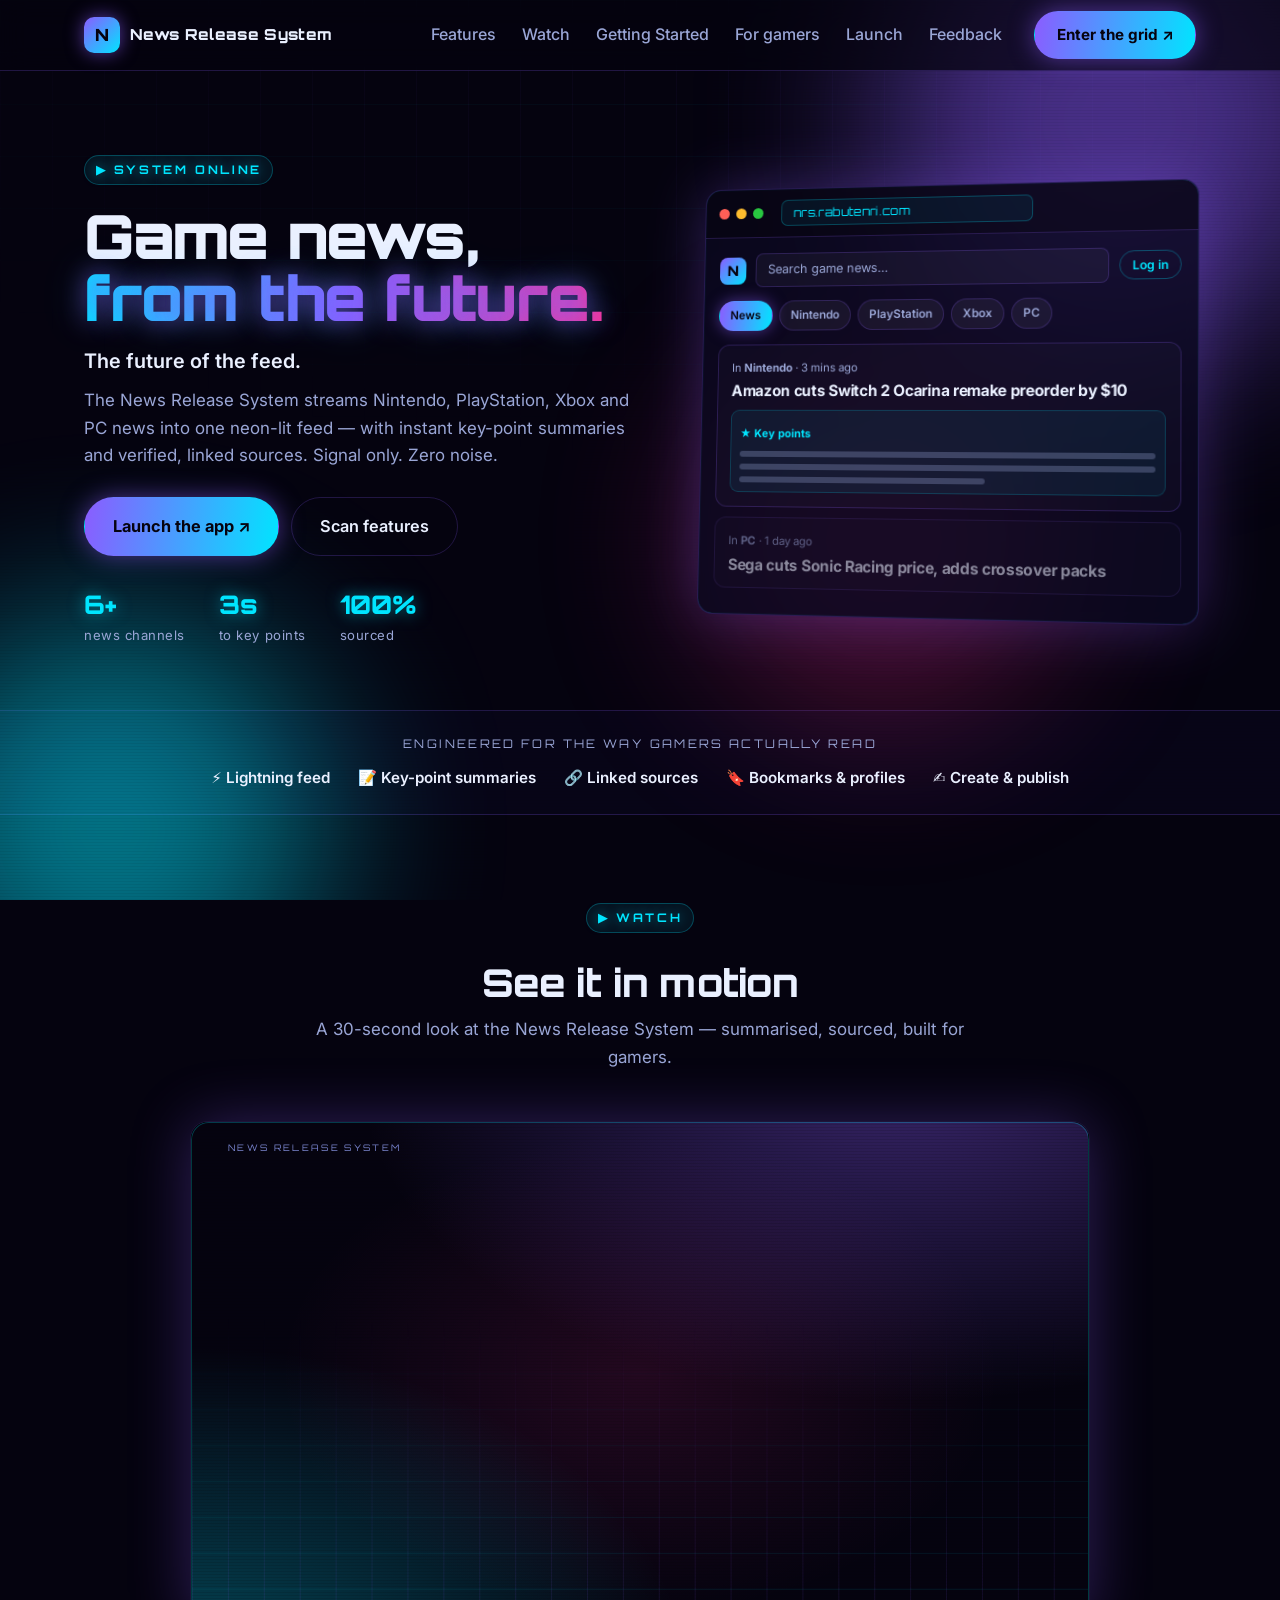
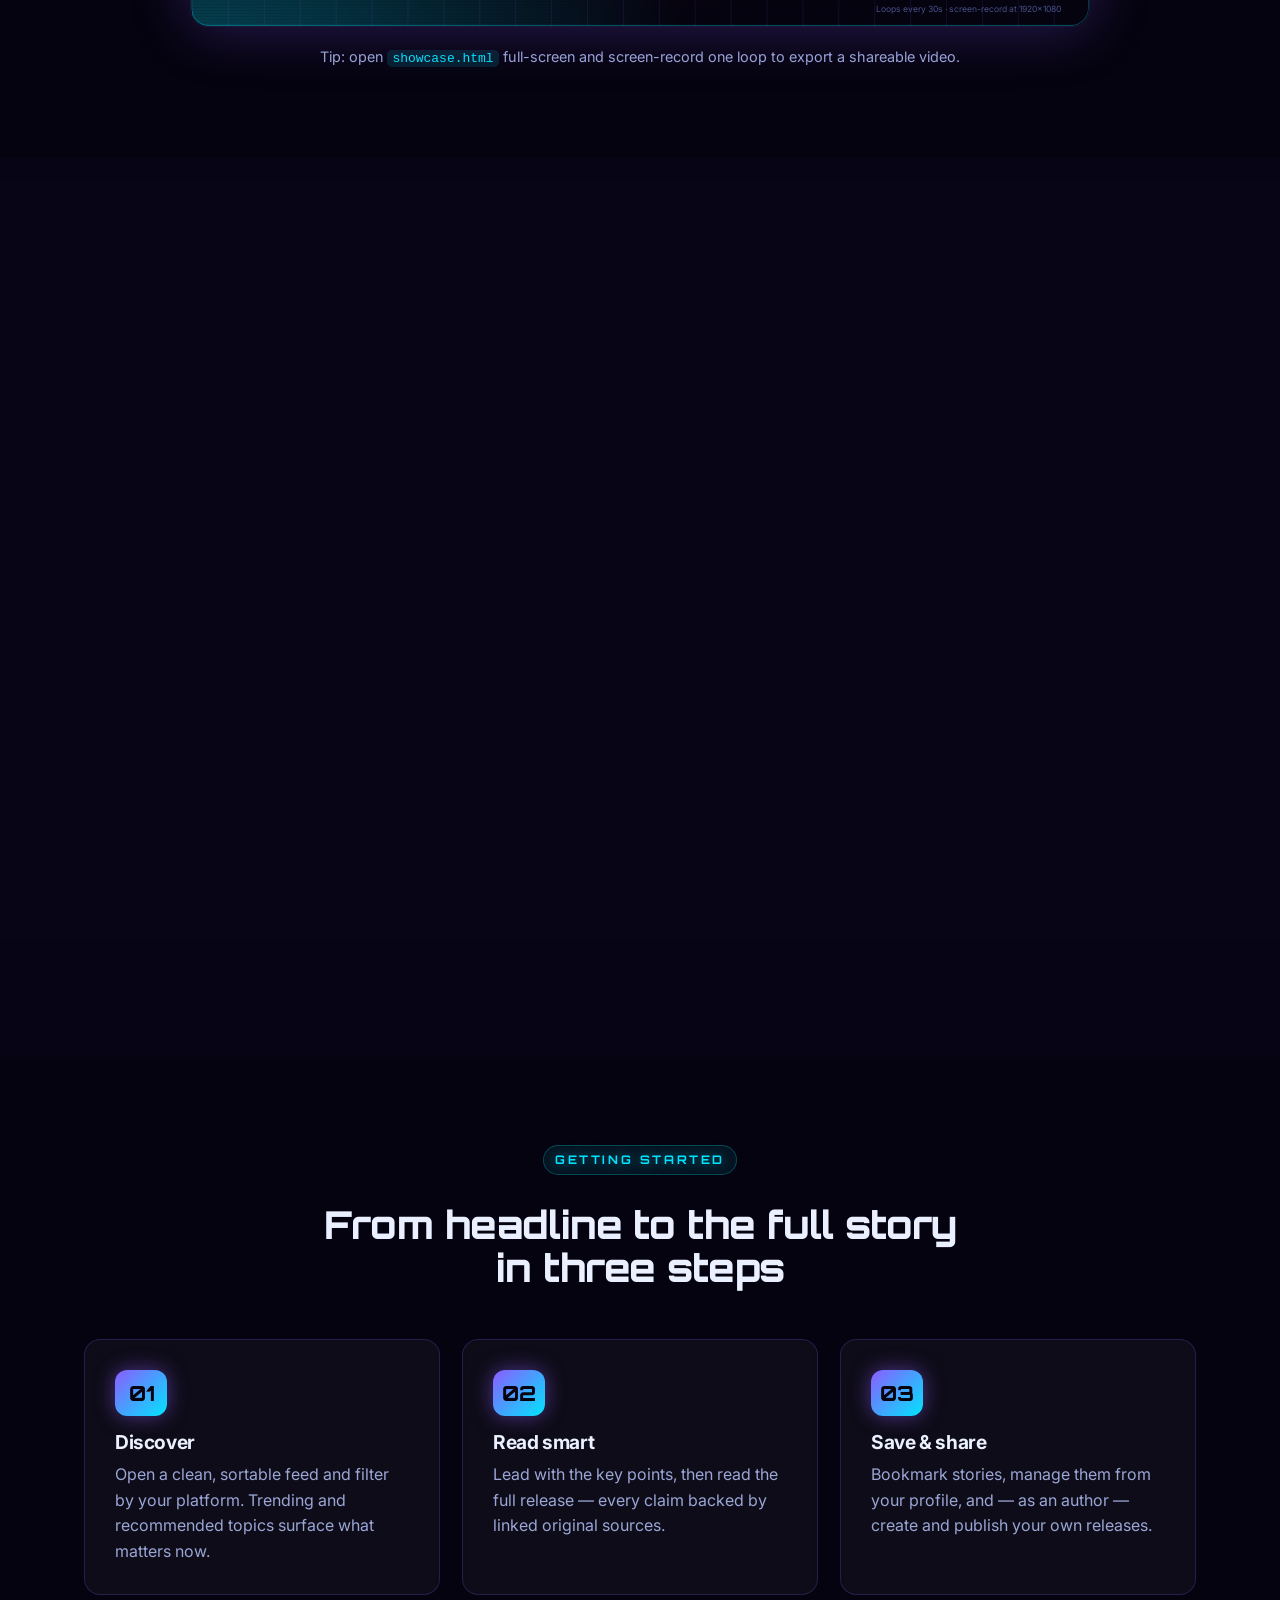
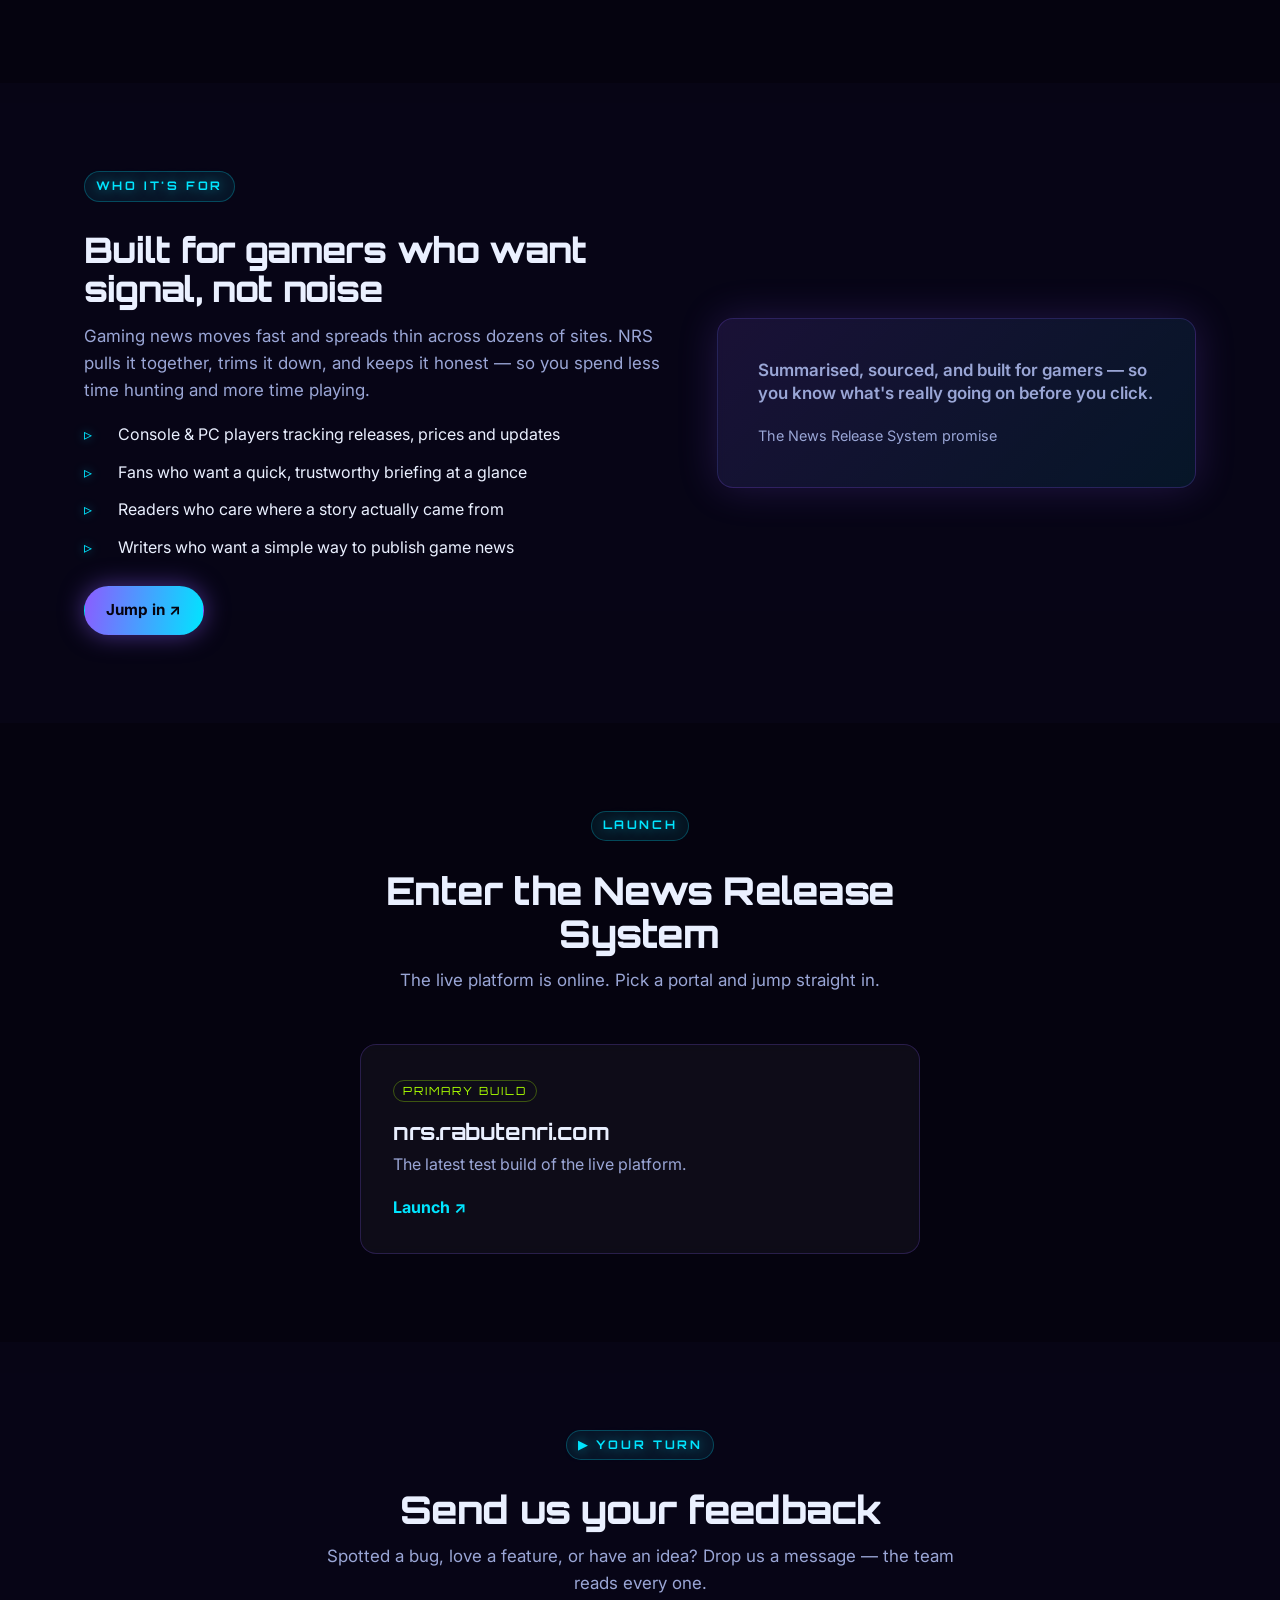
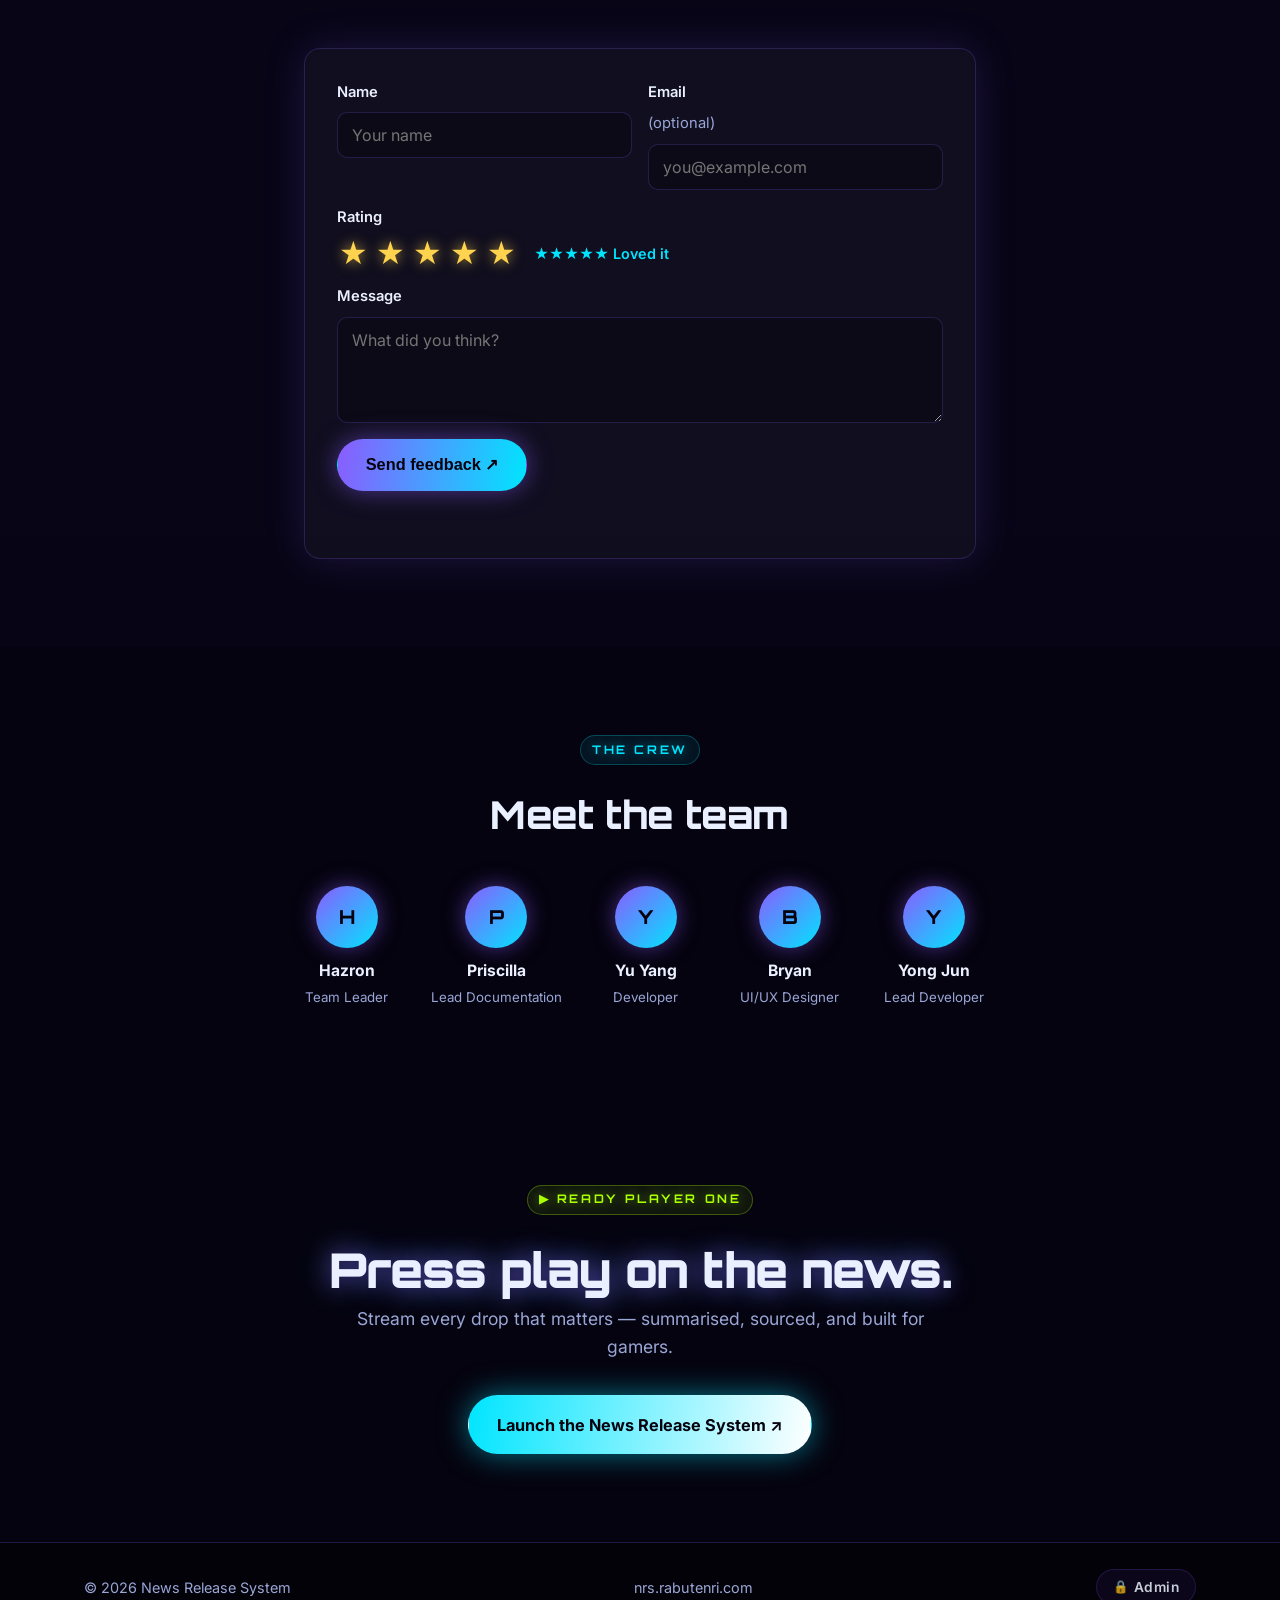
==== index.html @ 51918590 "Replace rating dropdown with interactive glowing star rating (hover/click/keyboard)" ====
<!DOCTYPE html>
<html lang="en">
<head>
  <meta charset="UTF-8" />
  <meta name="viewport" content="width=device-width, initial-scale=1.0" />
  <title>News Release System — Game news, from the future</title>
  <meta name="description" content="News Release System (NRS) — a futuristic, gamer-first news platform with key-point summaries, verified sources, bookmarks and more." />
  <link rel="preconnect" href="https://fonts.googleapis.com" />
  <link rel="preconnect" href="https://fonts.gstatic.com" crossorigin />
  <link href="https://fonts.googleapis.com/css2?family=Inter:wght@400;500;600;700;800;900&family=Orbitron:wght@600;700;800;900&display=swap" rel="stylesheet" />
  <link rel="stylesheet" href="styles.css" />
</head>
<body>
  <!-- animated background layers -->
  <div class="bg-grid" aria-hidden="true"></div>
  <div class="bg-orbs" aria-hidden="true"><span></span><span></span><span></span></div>
  <div class="scanlines" aria-hidden="true"></div>

  <!--
    ===========================================================================
    DYNAMIC SITE — content is loaded from content.json by script.js.
    To edit the text/content, use admin.html (friendly editor) OR edit
    content.json directly. You usually do NOT need to edit this file.
    ===========================================================================
  -->

  <!-- ===== Header ===== -->
  <header class="site-header" id="top">
    <div class="container nav">
      <a href="#top" class="brand">
        <span class="brand-mark" data-bind="brand.mark">N</span>
        <span class="brand-text" data-bind="brand.name">News Release System</span>
      </a>
      <nav class="nav-links" id="navLinks"><!-- nav links injected --></nav>
      <a class="btn btn-primary" href="#access">Enter the grid ↗</a>
    </div>
  </header>

  <!-- ===== Hero ===== -->
  <section class="hero">
    <div class="container hero-grid">
      <div class="hero-copy">
        <span class="eyebrow" data-bind="hero.eyebrow">▶ System online</span>
        <h1 class="hero-title">
          <span data-bind="hero.titleLead">Game news,</span>
          <span class="grad glow" data-bind="hero.titleHighlight">from the future.</span>
        </h1>
        <p class="hero-tagline" data-bind="hero.tagline">The future of the feed.</p>
        <p class="hero-sub" data-bind="hero.sub"></p>
        <div class="hero-cta">
          <a class="btn btn-primary btn-lg" id="heroPrimary" href="#access">Launch the app ↗</a>
          <a class="btn btn-ghost btn-lg" id="heroSecondary" href="#features">Scan features</a>
        </div>
        <ul class="hero-stats" id="heroStats"><!-- stats injected --></ul>
      </div>

      <!-- Holographic browser mockup (decorative, static) -->
      <div class="hero-mock" aria-hidden="true">
        <div class="browser">
          <div class="browser-bar">
            <span class="dot red"></span><span class="dot amber"></span><span class="dot green"></span>
            <div class="url">nrs.rabutenri.com</div>
          </div>
          <div class="browser-body">
            <div class="mock-top">
              <span class="mock-logo">N</span>
              <div class="mock-search">Search game news…</div>
              <span class="mock-pill">Log in</span>
            </div>
            <div class="mock-cats">
              <span class="chip active">News</span>
              <span class="chip">Nintendo</span>
              <span class="chip">PlayStation</span>
              <span class="chip">Xbox</span>
              <span class="chip">PC</span>
            </div>
            <article class="mock-card">
              <div class="mock-meta">In <b>Nintendo</b> · 3 mins ago</div>
              <h3>Amazon cuts Switch 2 Ocarina remake preorder by $10</h3>
              <div class="mock-keys">
                <span>★ Key points</span>
                <i></i><i></i><i class="short"></i>
              </div>
            </article>
            <article class="mock-card dim">
              <div class="mock-meta">In <b>PC</b> · 1 day ago</div>
              <h3>Sega cuts Sonic Racing price, adds crossover packs</h3>
            </article>
          </div>
        </div>
      </div>
    </div>
  </section>

  <!-- ===== Trust bar ===== -->
  <section class="trustbar">
    <div class="container">
      <p data-bind="trustbar.heading">Engineered for the way gamers actually read</p>
      <div class="trust-items" id="trustItems"><!-- items injected --></div>
    </div>
  </section>

  <!-- ===== Watch / video ===== -->
  <section class="section" id="watch">
    <div class="container">
      <div class="section-head">
        <span class="eyebrow" data-bind="watch.eyebrow">▶ Watch</span>
        <h2 data-bind="watch.heading">See it in motion</h2>
        <p data-bind="watch.sub"></p>
      </div>
      <div class="player">
        <!-- CURRENT: embeds the animated showcase.html (no video file needed) -->
        <iframe class="player-frame" src="showcase.html" title="News Release System showcase" loading="lazy"></iframe>
        <!-- To swap in a real .mp4 or a YouTube embed later, replace the iframe above. -->
      </div>
      <p class="player-note">Tip: open <code>showcase.html</code> full-screen and screen-record one loop to export a shareable video.</p>
    </div>
  </section>

  <!-- ===== Features ===== -->
  <section class="section section-alt" id="features">
    <div class="container">
      <div class="section-head">
        <span class="eyebrow" data-bind="features.eyebrow">Features</span>
        <h2 data-bind="features.heading"></h2>
        <p data-bind="features.sub"></p>
      </div>
      <div class="feature-grid" id="featureGrid"><!-- features injected --></div>
    </div>
  </section>

  <!-- ===== Getting Started (renamed from Protocol) ===== -->
  <section class="section" id="how">
    <div class="container">
      <div class="section-head">
        <span class="eyebrow" data-bind="gettingStarted.eyebrow">Getting started</span>
        <h2 data-bind="gettingStarted.heading"></h2>
      </div>
      <div class="steps" id="stepsGrid"><!-- steps injected --></div>
    </div>
  </section>

  <!-- ===== Audience ===== -->
  <section class="section section-alt" id="audience">
    <div class="container audience-grid">
      <div>
        <span class="eyebrow" data-bind="audience.eyebrow">Who it's for</span>
        <h2 data-bind="audience.heading"></h2>
        <p data-bind="audience.text"></p>
        <ul class="check-list" id="audienceList"><!-- points injected --></ul>
        <a class="btn btn-primary" href="#access">Jump in ↗</a>
      </div>
      <!-- ============================================================= -->
      <!-- HIGHLIGHT / VALUE-STATEMENT CALLOUT                           -->
      <!-- The box on the right of the "Who it's for" section.          -->
      <!-- It is a styled value statement about the product — NOT a      -->
      <!-- real user testimonial/review. Text is editable in            -->
      <!-- content.json (audience.quote / audience.quoteBy) or admin.    -->
      <!-- If the team doesn't want it, delete this whole quote-card div. -->
      <!-- ============================================================= -->
      <div class="quote-card">
        <p class="quote" data-bind="audience.quote"></p>
        <span class="quote-by" data-bind="audience.quoteBy"></span>
      </div>
    </div>
  </section>

  <!-- ===== Launch / Access ===== -->
  <section class="section" id="access">
    <div class="container">
      <div class="section-head">
        <span class="eyebrow" data-bind="access.eyebrow">Launch</span>
        <h2 data-bind="access.heading"></h2>
        <p data-bind="access.sub"></p>
      </div>
      <div class="portal-grid" id="portalGrid"><!-- portals injected --></div>
    </div>
  </section>

  <!-- ===== Feedback (user feedback — stored locally, viewable in admin) ===== -->
  <section class="section section-alt" id="feedback">
    <div class="container feedback-wrap">
      <div class="section-head">
        <span class="eyebrow" data-bind="feedback.eyebrow">▶ Your turn</span>
        <h2 data-bind="feedback.heading">Send us your feedback</h2>
        <p data-bind="feedback.sub"></p>
      </div>
      <form class="feedback-form" id="feedbackForm" novalidate>
        <div class="fb-row">
          <label>Name
            <input type="text" name="name" placeholder="Your name" required />
          </label>
          <label>Email <span class="opt">(optional)</span>
            <input type="email" name="email" placeholder="you@example.com" />
          </label>
        </div>
        <div class="rating-field">
          <span class="rating-label">Rating</span>
          <div class="star-rating" id="starRating" role="radiogroup" aria-label="Rating">
            <button type="button" class="star" data-val="1" role="radio" aria-label="1 star" aria-checked="false">★</button>
            <button type="button" class="star" data-val="2" role="radio" aria-label="2 stars" aria-checked="false">★</button>
            <button type="button" class="star" data-val="3" role="radio" aria-label="3 stars" aria-checked="false">★</button>
            <button type="button" class="star" data-val="4" role="radio" aria-label="4 stars" aria-checked="false">★</button>
            <button type="button" class="star" data-val="5" role="radio" aria-label="5 stars" aria-checked="false">★</button>
            <span class="rating-text" id="ratingText">Tap to rate</span>
          </div>
          <input type="hidden" name="rating" id="ratingValue" value="5" />
        </div>
        <label>Message
          <textarea name="message" rows="4" placeholder="What did you think?" required></textarea>
        </label>
        <button type="submit" class="btn btn-primary btn-lg">Send feedback ↗</button>
        <p class="fb-status" id="fbStatus" role="status" aria-live="polite"></p>
      </form>
    </div>
  </section>

  <!-- ===== Team (toggle visibility in content.json: team.visible) ===== -->
  <section class="section team-section" id="team">
    <div class="container">
      <div class="section-head">
        <span class="eyebrow" data-bind="team.eyebrow">The crew</span>
        <h2 data-bind="team.heading">Meet the team</h2>
      </div>
      <div class="team-slots" id="teamSlots"><!-- members injected --></div>
    </div>
  </section>

  <!-- ===== Final CTA ===== -->
  <section class="section cta">
    <div class="container cta-inner">
      <span class="eyebrow light" data-bind="cta.eyebrow">▶ Ready player one</span>
      <h2 class="glow" data-bind="cta.heading">Press play on the news.</h2>
      <p class="cta-sub" data-bind="cta.sub"></p>
      <a class="btn btn-light btn-lg" id="ctaButton" href="#access">Launch the News Release System ↗</a>
    </div>
  </section>

  <footer class="site-footer">
    <div class="container footer-inner">
      <span>© <span id="year"></span> <span data-bind="footer.copyright">News Release System</span></span>
      <span class="footer-links" id="footerLinks"><!-- links injected --></span>
      <!-- admin link — opens the admin overlay on this page (toggle with footer.showAdminLink) -->
      <a class="admin-link" id="adminLink" href="#" role="button" title="Admin login (Ctrl+Shift+A)">
        <span class="admin-ico" aria-hidden="true">🔒</span> Admin
      </a>
    </div>
  </footer>

  <!-- ============================================================= -->
  <!-- ADMIN OVERLAY — hidden until the footer "Admin" link or        -->
  <!-- Ctrl+Shift+A opens it. Visitors never see this; it sits on top -->
  <!-- of the marketing site only when you open it.                   -->
  <!-- ============================================================= -->
  <div class="ov-backdrop" id="ovBackdrop" hidden></div>

  <!-- Login popup -->
  <div class="ov-login" id="ovLogin" hidden role="dialog" aria-modal="true" aria-label="Admin login">
    <form class="ov-login-card" id="ovLoginForm">
      <div class="admin-logo sm">N</div>
      <h3>Admin access</h3>
      <p>Enter the password to manage content &amp; feedback.</p>
      <input type="password" id="ovPass" placeholder="Password" autocomplete="current-password" />
      <div class="ov-login-actions">
        <button type="button" class="btn btn-ghost" id="ovLoginCancel">Cancel</button>
        <button type="submit" class="btn btn-primary">Unlock ↗</button>
      </div>
      <p class="gate-err" id="ovErr"></p>
    </form>
  </div>

  <!-- Slide-in admin panel -->
  <aside class="ov-panel" id="ovPanel" hidden aria-label="Admin panel">
    <header class="ov-head">
      <div class="admin-brand"><span class="admin-logo sm">N</span> NRS Admin</div>
      <div class="admin-tabs">
        <button class="tab active" data-ovtab="content">Content</button>
        <button class="tab" data-ovtab="feedback">Feedback <span class="badge" id="ovFbCount">0</span></button>
      </div>
      <button class="ov-close" id="ovClose" title="Close">✕</button>
    </header>

    <div class="ov-view" id="ovView-content">
      <div class="ov-bar">
        <p>Edit fields, then <strong>Apply</strong> to preview on this site (this browser). <strong>Export</strong> downloads an updated <code>content.json</code> to re-push for a permanent change.</p>
        <div class="admin-actions">
          <button class="btn btn-ghost" id="ovReload">Reset to file</button>
          <button class="btn btn-ghost" id="ovExport">⬇ Export JSON</button>
          <button class="btn btn-primary" id="ovApply">✓ Apply</button>
        </div>
        <span class="save-note" id="ovNote"></span>
      </div>
      <div id="ovFields" class="admin-fields"><!-- generated --></div>
    </div>

    <div class="ov-view" id="ovView-feedback" hidden>
      <div class="ov-bar">
        <p>User feedback submitted on the site (stored in this browser).</p>
        <div class="admin-actions">
          <button class="btn btn-ghost" id="ovExportFb">⬇ Export CSV</button>
          <button class="btn btn-ghost danger" id="ovClearFb">Clear all</button>
        </div>
      </div>
      <div id="ovFeedbackList" class="feedback-list"><!-- generated --></div>
    </div>
  </aside>

  <script src="admin-overlay.js"></script>
  <script src="script.js"></script>
</body>
</html>
---- styles.css ----
/* ===== Design tokens — futuristic / gamer ===== */
:root{
  --bg:#05030f;
  --bg-soft:#0b0820;
  --surface:rgba(255,255,255,.04);
  --surface-2:rgba(255,255,255,.06);
  --ink:#eaf0ff;
  --ink-soft:#9aa6d6;
  --line:rgba(139,92,255,.22);
  --brand:#8b5cff;      /* electric purple */
  --brand2:#00e5ff;     /* neon cyan */
  --hot:#ff2e97;        /* hot pink */
  --lime:#aaff00;
  --radius:16px;
  --glow:0 0 30px rgba(139,92,255,.35);
  --maxw:1160px;
}
*{box-sizing:border-box;margin:0;padding:0}
html{scroll-behavior:smooth}
body{
  font-family:'Inter',system-ui,-apple-system,Segoe UI,Roboto,sans-serif;
  color:var(--ink);
  background:var(--bg);
  line-height:1.6;
  -webkit-font-smoothing:antialiased;
  overflow-x:hidden;
  position:relative;
}
.container{max-width:var(--maxw);margin:0 auto;padding:0 24px;position:relative;z-index:2}
a{color:inherit;text-decoration:none}
code{background:rgba(0,229,255,.12);color:var(--brand2);padding:.1em .4em;border-radius:5px;font-size:.9em}
h1,h2,h3{line-height:1.12;letter-spacing:-.02em}
.glow{text-shadow:0 0 24px rgba(139,92,255,.6),0 0 44px rgba(0,229,255,.3)}

/* ===== Animated background ===== */
.bg-grid{position:fixed;inset:0;z-index:0;pointer-events:none;
  background-image:linear-gradient(rgba(0,229,255,.06) 1px,transparent 1px),linear-gradient(90deg,rgba(139,92,255,.06) 1px,transparent 1px);
  background-size:52px 52px;
  mask-image:radial-gradient(1200px 700px at 50% -10%,#000,transparent 80%);
  animation:grid-move 20s linear infinite}
@keyframes grid-move{to{background-position:52px 52px}}
.bg-orbs{position:fixed;inset:0;z-index:0;pointer-events:none;overflow:hidden}
.bg-orbs span{position:absolute;border-radius:50%;filter:blur(90px);opacity:.5;animation:float 16s ease-in-out infinite}
.bg-orbs span:nth-child(1){width:480px;height:480px;background:var(--brand);top:-120px;right:-80px}
.bg-orbs span:nth-child(2){width:420px;height:420px;background:var(--brand2);bottom:-140px;left:-100px;animation-delay:-5s}
.bg-orbs span:nth-child(3){width:360px;height:360px;background:var(--hot);top:40%;left:55%;opacity:.3;animation-delay:-9s}
@keyframes float{0%,100%{transform:translate(0,0)}50%{transform:translate(0,-40px)}}
.scanlines{position:fixed;inset:0;z-index:1;pointer-events:none;
  background:repeating-linear-gradient(transparent 0 2px,rgba(0,0,0,.14) 2px 3px);mix-blend-mode:overlay;opacity:.4}

/* ===== Buttons ===== */
.btn{display:inline-flex;align-items:center;gap:.4em;border-radius:999px;padding:.72em 1.4em;font-weight:600;font-size:.95rem;transition:transform .15s ease,box-shadow .25s ease,background .2s ease;cursor:pointer;border:1px solid transparent;white-space:nowrap}
.btn:hover{transform:translateY(-2px)}
.btn-lg{padding:.95em 1.7em;font-size:1.02rem}
.btn-primary{background:linear-gradient(100deg,var(--brand),var(--brand2));color:#06030f;font-weight:700;box-shadow:0 0 24px rgba(139,92,255,.5)}
.btn-primary:hover{box-shadow:0 0 36px rgba(0,229,255,.6)}
.btn-ghost{background:transparent;border-color:var(--line);color:var(--ink)}
.btn-ghost:hover{border-color:var(--brand2);color:var(--brand2);box-shadow:0 0 20px rgba(0,229,255,.25)}
.btn-light{background:linear-gradient(100deg,var(--brand2),#fff);color:#06030f;font-weight:700;box-shadow:0 0 30px rgba(0,229,255,.5)}

/* ===== Header ===== */
.site-header{position:sticky;top:0;z-index:50;background:rgba(5,3,15,.72);backdrop-filter:blur(14px);border-bottom:1px solid var(--line)}
.nav{display:flex;align-items:center;gap:24px;height:70px}
.brand{display:flex;align-items:center;gap:10px;font-weight:800;font-size:1.05rem;font-family:'Orbitron',sans-serif;letter-spacing:.02em}
.brand-mark{width:36px;height:36px;display:grid;place-items:center;border-radius:10px;background:linear-gradient(135deg,var(--brand),var(--brand2));color:#06030f;font-weight:900;font-family:'Orbitron',sans-serif;box-shadow:0 0 18px rgba(139,92,255,.6)}
.brand-text{font-size:.95rem}
.nav-links{display:flex;gap:26px;margin-left:auto;font-weight:500;color:var(--ink-soft)}
.nav-links a:hover{color:var(--brand2)}
.site-header .btn-primary{margin-left:8px}

/* ===== Hero ===== */
.hero{position:relative;padding:84px 0 64px}
.hero-grid{display:grid;grid-template-columns:1.05fr .95fr;gap:48px;align-items:center}
.eyebrow{display:inline-block;font-family:'Orbitron',sans-serif;font-size:.74rem;font-weight:700;letter-spacing:.22em;text-transform:uppercase;color:var(--brand2);background:rgba(0,229,255,.08);border:1px solid rgba(0,229,255,.25);padding:.4em .9em;border-radius:999px;margin-bottom:20px;text-shadow:0 0 12px rgba(0,229,255,.5)}
.eyebrow.light{color:var(--lime);background:rgba(170,255,0,.08);border-color:rgba(170,255,0,.3);text-shadow:0 0 12px rgba(170,255,0,.5)}
.hero-title{font-family:'Orbitron',sans-serif;font-size:clamp(2.4rem,5vw,3.8rem);font-weight:900;line-height:1.02}
.grad{background:linear-gradient(100deg,var(--brand2),var(--brand),var(--hot));-webkit-background-clip:text;background-clip:text;color:transparent}
.hero-tagline{font-size:1.25rem;font-weight:600;margin:16px 0 10px;color:var(--ink)}
.hero-sub{color:var(--ink-soft);font-size:1.06rem;max-width:34em}
.hero-cta{display:flex;gap:12px;flex-wrap:wrap;margin:28px 0}
.hero-stats{display:flex;gap:34px;list-style:none;flex-wrap:wrap}
.hero-stats li{display:flex;flex-direction:column}
.hero-stats strong{font-family:'Orbitron',sans-serif;font-size:1.6rem;font-weight:800;color:var(--brand2);text-shadow:0 0 16px rgba(0,229,255,.5)}
.hero-stats span{font-size:.82rem;color:var(--ink-soft);letter-spacing:.04em}

/* ===== Holographic browser mockup ===== */
.hero-mock{perspective:1600px}
.browser{background:rgba(11,8,32,.8);border-radius:16px;border:1px solid var(--line);box-shadow:0 0 60px rgba(139,92,255,.3),inset 0 0 1px rgba(0,229,255,.4);overflow:hidden;transform:rotateY(-10deg) rotateX(4deg);transition:transform .5s ease;backdrop-filter:blur(6px)}
.hero-mock:hover .browser{transform:rotateY(0) rotateX(0)}
.browser-bar{display:flex;align-items:center;gap:7px;padding:11px 14px;background:rgba(0,0,0,.3);border-bottom:1px solid var(--line)}
.dot{width:11px;height:11px;border-radius:50%}
.dot.red{background:#ff5f57}.dot.amber{background:#febc2e}.dot.green{background:#28c840}
.url{margin-left:12px;font-size:.76rem;color:var(--brand2);background:rgba(0,229,255,.06);border:1px solid rgba(0,229,255,.25);border-radius:7px;padding:3px 12px;flex:1;max-width:260px;font-family:'Orbitron',sans-serif;letter-spacing:.03em}
.browser-body{padding:16px}
.mock-top{display:flex;align-items:center;gap:10px;margin-bottom:14px}
.mock-logo{width:28px;height:28px;border-radius:8px;background:linear-gradient(135deg,var(--brand),var(--brand2));color:#06030f;font-weight:900;display:grid;place-items:center;font-size:.9rem;font-family:'Orbitron',sans-serif}
.mock-search{flex:1;background:rgba(255,255,255,.04);border:1px solid var(--line);border-radius:8px;padding:6px 12px;font-size:.8rem;color:var(--ink-soft)}
.mock-pill{font-size:.76rem;font-weight:600;color:var(--brand2);border:1px solid rgba(0,229,255,.3);border-radius:999px;padding:4px 12px}
.mock-cats{display:flex;gap:7px;margin-bottom:14px;flex-wrap:wrap}
.chip{font-size:.74rem;padding:5px 11px;border-radius:999px;background:rgba(255,255,255,.05);color:var(--ink-soft);font-weight:600;border:1px solid var(--line)}
.chip.active{background:linear-gradient(100deg,var(--brand),var(--brand2));color:#06030f;border-color:transparent;box-shadow:0 0 16px rgba(139,92,255,.5)}
.mock-card{border:1px solid var(--line);border-radius:12px;padding:14px;margin-bottom:10px;background:rgba(255,255,255,.02);animation:floaty 6s ease-in-out infinite}
.mock-card.dim{opacity:.55}
.mock-meta{font-size:.72rem;color:var(--ink-soft);margin-bottom:6px}
.mock-card h3{font-size:.98rem;font-weight:700;color:var(--ink)}
.mock-keys{margin-top:10px;background:rgba(0,229,255,.06);border:1px solid rgba(0,229,255,.18);border-radius:9px;padding:9px}
.mock-keys span{font-size:.7rem;font-weight:700;color:var(--brand2)}
.mock-keys i{display:block;height:6px;border-radius:4px;background:rgba(154,166,214,.3);margin-top:7px}
.mock-keys i.short{width:60%}
@keyframes floaty{0%,100%{transform:translateY(0)}50%{transform:translateY(-5px)}}

/* ===== Trust bar ===== */
.trustbar{border-top:1px solid var(--line);border-bottom:1px solid var(--line);background:rgba(11,8,32,.5);padding:24px 0}
.trustbar p{text-align:center;font-family:'Orbitron',sans-serif;font-size:.74rem;letter-spacing:.2em;text-transform:uppercase;color:var(--ink-soft);margin-bottom:12px}
.trust-items{display:flex;justify-content:center;gap:28px;flex-wrap:wrap;font-weight:600}
.trust-items span{font-size:.95rem;color:var(--ink)}

/* ===== Sections ===== */
.section{padding:88px 0}
.section-alt{background:rgba(11,8,32,.4)}
.section-head{text-align:center;max-width:42em;margin:0 auto 50px}
.section-head h2{font-family:'Orbitron',sans-serif;font-size:clamp(1.7rem,3.4vw,2.4rem);font-weight:800;margin:8px 0 12px}
.section-head p{color:var(--ink-soft);font-size:1.06rem}

/* ===== Feature grid ===== */
.feature-grid{display:grid;grid-template-columns:repeat(3,1fr);gap:22px}
.feature-card{background:var(--surface);border:1px solid var(--line);border-radius:var(--radius);padding:28px;transition:transform .25s ease,box-shadow .25s ease,border-color .25s ease;backdrop-filter:blur(4px)}
.feature-card:hover{transform:translateY(-6px);box-shadow:0 0 40px rgba(139,92,255,.3);border-color:rgba(0,229,255,.5)}
.f-icon{width:54px;height:54px;border-radius:14px;display:grid;place-items:center;font-size:1.5rem;background:linear-gradient(135deg,rgba(139,92,255,.2),rgba(0,229,255,.2));border:1px solid var(--line);margin-bottom:16px}
.feature-card h3{font-size:1.18rem;margin-bottom:8px;color:var(--ink)}
.feature-card p{color:var(--ink-soft)}

/* ===== Steps ===== */
.steps{display:grid;grid-template-columns:repeat(3,1fr);gap:22px}
.step{position:relative;background:var(--surface);border:1px solid var(--line);border-radius:var(--radius);padding:30px;backdrop-filter:blur(4px)}
.step-num{font-family:'Orbitron',sans-serif;font-size:1.3rem;font-weight:800;color:#06030f;width:52px;height:46px;border-radius:12px;display:grid;place-items:center;background:linear-gradient(135deg,var(--brand),var(--brand2));margin-bottom:16px;box-shadow:0 0 20px rgba(139,92,255,.5)}
.step h3{font-size:1.2rem;margin-bottom:8px;color:var(--ink)}
.step p{color:var(--ink-soft)}

/* ===== Audience ===== */
.audience-grid{display:grid;grid-template-columns:1.1fr .9fr;gap:48px;align-items:center}
.audience-grid h2{font-family:'Orbitron',sans-serif;font-size:clamp(1.6rem,3.2vw,2.2rem);font-weight:800;margin:8px 0 14px}
.audience-grid > div > p{color:var(--ink-soft);font-size:1.06rem;margin-bottom:18px}
.check-list{list-style:none;margin-bottom:26px;display:grid;gap:12px}
.check-list li{position:relative;padding-left:34px;color:var(--ink)}
.check-list li::before{content:"▹";position:absolute;left:0;top:0;color:var(--brand2);font-weight:800;text-shadow:0 0 10px rgba(0,229,255,.6)}
.quote-card{background:linear-gradient(135deg,rgba(139,92,255,.14),rgba(0,229,255,.08));border:1px solid var(--line);border-radius:var(--radius);padding:40px;box-shadow:0 0 40px rgba(139,92,255,.2);backdrop-filter:blur(4px)}
.quote{font-size:1.35rem;font-weight:600;line-height:1.4;color:var(--ink)}
.quote-by{display:block;margin-top:18px;color:var(--ink-soft);font-size:.9rem}

/* ===== Portals (launch links) ===== */
.portal-grid{display:grid;grid-template-columns:1fr 1fr;gap:22px}
/* when only one portal is shown, center it at a readable width */
.portal-grid:has(> .portal:only-child){grid-template-columns:minmax(0,560px);justify-content:center}
.portal{display:block;background:var(--surface);border:1px solid var(--line);border-radius:var(--radius);padding:32px;transition:transform .25s ease,box-shadow .25s ease,border-color .25s ease;backdrop-filter:blur(4px)}
.portal:hover{transform:translateY(-6px);border-color:var(--brand2);box-shadow:0 0 44px rgba(0,229,255,.3)}
.portal-tag{font-family:'Orbitron',sans-serif;font-size:.7rem;letter-spacing:.18em;text-transform:uppercase;color:var(--lime);border:1px solid rgba(170,255,0,.3);padding:.3em .8em;border-radius:999px}
.portal h3{font-family:'Orbitron',sans-serif;font-size:1.4rem;margin:16px 0 8px;color:var(--ink)}
.portal p{color:var(--ink-soft);margin-bottom:18px}
.portal-go{font-weight:700;color:var(--brand2)}

/* ===== Watch / video player ===== */
.player{position:relative;max-width:900px;margin:0 auto;border-radius:18px;overflow:hidden;
  border:1px solid var(--line);background:#000;
  box-shadow:0 0 60px rgba(139,92,255,.3),inset 0 0 1px rgba(0,229,255,.5);
  aspect-ratio:16/9}
.player::after{content:"";position:absolute;inset:0;border-radius:18px;pointer-events:none;
  box-shadow:inset 0 0 0 1px rgba(0,229,255,.25)}
.player-frame{position:absolute;inset:0;width:100%;height:100%;border:0;display:block;background:#05030f}
.player-note{text-align:center;color:var(--ink-soft);font-size:.9rem;margin-top:18px}

/* ===== Taglines ===== */
.tag-grid{display:grid;grid-template-columns:repeat(3,1fr);gap:18px}
.tag-card{display:flex;gap:14px;align-items:center;background:var(--surface);border:1px solid var(--line);border-radius:14px;padding:20px;backdrop-filter:blur(4px)}
.tag-k{width:34px;height:34px;flex:none;border-radius:9px;background:linear-gradient(135deg,var(--brand),var(--brand2));color:#06030f;font-weight:800;display:grid;place-items:center;font-family:'Orbitron',sans-serif}
.tag-card p{font-weight:600;color:var(--ink)}
.tag-card em{color:var(--ink-soft);font-weight:500;font-size:.85em}

/* ===== Team ===== */
.team-slots{display:flex;justify-content:center;gap:24px;flex-wrap:wrap}
.member{display:flex;flex-direction:column;align-items:center;gap:4px;min-width:120px}
.avatar{width:62px;height:62px;border-radius:50%;background:linear-gradient(135deg,var(--brand),var(--brand2));display:grid;place-items:center;font-weight:800;font-size:1.2rem;color:#06030f;margin-bottom:6px;font-family:'Orbitron',sans-serif;box-shadow:0 0 22px rgba(139,92,255,.5)}
.member strong{font-size:.98rem;color:var(--ink)}
.member small{color:var(--ink-soft)}

/* ===== Final CTA ===== */
.cta{text-align:center}
.cta-inner h2{font-family:'Orbitron',sans-serif;font-size:clamp(2rem,4vw,3rem);font-weight:900;margin:8px 0}
.cta-sub{color:var(--ink-soft);font-size:1.1rem;margin-bottom:34px;max-width:36em;margin-left:auto;margin-right:auto}

/* ===== Footer ===== */
.site-footer{background:rgba(0,0,0,.4);border-top:1px solid var(--line);color:var(--ink-soft);padding:26px 0}
.footer-inner{display:flex;justify-content:space-between;gap:16px;flex-wrap:wrap;font-size:.9rem;align-items:center}
.footer-links{display:flex;gap:18px}
.footer-links a:hover{color:var(--brand2)}

/* ===== Feedback form ===== */
.feedback-wrap{max-width:720px;margin:0 auto}
.feedback-form{display:grid;gap:16px;background:var(--surface);border:1px solid var(--line);border-radius:var(--radius);padding:32px;backdrop-filter:blur(4px);box-shadow:0 0 40px rgba(139,92,255,.18)}
.feedback-form .fb-row{display:grid;grid-template-columns:1fr 1fr;gap:16px}
.feedback-form label{display:flex;flex-direction:column;gap:8px;font-weight:600;color:var(--ink);font-size:.92rem}
.feedback-form .opt{color:var(--ink-soft);font-weight:400}
.feedback-form input,.feedback-form select,.feedback-form textarea{
  background:rgba(0,0,0,.25);border:1px solid var(--line);border-radius:10px;padding:12px 14px;color:var(--ink);
  font-family:inherit;font-size:1rem;transition:border-color .2s ease,box-shadow .2s ease}
.feedback-form input:focus,.feedback-form select:focus,.feedback-form textarea:focus{
  outline:none;border-color:var(--brand2);box-shadow:0 0 0 3px rgba(0,229,255,.15)}
.feedback-form textarea{resize:vertical}
.feedback-form .btn{justify-self:start}
/* interactive star rating */
.rating-field{display:flex;flex-direction:column;gap:8px}
.rating-label{font-weight:600;color:var(--ink);font-size:.92rem}
.star-rating{display:flex;align-items:center;gap:4px}
.star-rating .star{background:none;border:none;cursor:pointer;font-size:2rem;line-height:1;padding:0 2px;
  color:rgba(154,166,214,.3);transition:color .12s ease,transform .12s ease,text-shadow .12s ease}
.star-rating .star:hover{transform:scale(1.18)}
.star-rating .star.on{color:#ffd34d;text-shadow:0 0 14px rgba(255,211,77,.7)}
.star-rating .star:focus-visible{outline:2px solid var(--brand2);outline-offset:3px;border-radius:6px}
.rating-text{margin-left:12px;font-size:.9rem;font-weight:600;color:var(--brand2);min-width:8ch}
.fb-status{margin:0;font-weight:600;min-height:1.2em}
.fb-status.ok{color:var(--lime);text-shadow:0 0 10px rgba(170,255,0,.4)}
.fb-status.err{color:var(--hot)}

/* ===== Admin page ===== */
.admin-body{min-height:100vh}
.admin-logo{width:54px;height:54px;border-radius:14px;background:linear-gradient(135deg,var(--brand),var(--brand2));display:grid;place-items:center;font-family:'Orbitron',sans-serif;font-weight:900;font-size:1.6rem;color:#06030f;box-shadow:0 0 24px rgba(139,92,255,.6);margin:0 auto}
.admin-logo.sm{width:34px;height:34px;font-size:1rem;margin:0}
.admin-gate{min-height:100vh;display:grid;place-items:center;position:relative;z-index:2;padding:24px}
.admin-gate[hidden]{display:none !important}
.gate-card{display:grid;gap:16px;text-align:center;background:var(--surface);border:1px solid var(--line);border-radius:18px;padding:40px;max-width:380px;width:100%;backdrop-filter:blur(8px);box-shadow:0 0 50px rgba(139,92,255,.3)}
.gate-card h1{font-family:'Orbitron',sans-serif;font-size:1.5rem}
.gate-card p{color:var(--ink-soft);font-size:.92rem;margin:0}
.gate-card input{background:rgba(0,0,0,.3);border:1px solid var(--line);border-radius:10px;padding:12px 14px;color:var(--ink);font-size:1rem;text-align:center}
.gate-card input:focus{outline:none;border-color:var(--brand2);box-shadow:0 0 0 3px rgba(0,229,255,.15)}
.gate-card .btn{justify-self:stretch;justify-content:center}
.gate-err{color:var(--hot);font-weight:600;min-height:1.2em}

.admin-panel{position:relative;z-index:2;max-width:980px;margin:0 auto;padding:24px}
.admin-top{display:flex;align-items:center;gap:18px;flex-wrap:wrap;padding:18px 0;border-bottom:1px solid var(--line);margin-bottom:24px}
.admin-brand{display:flex;align-items:center;gap:10px;font-family:'Orbitron',sans-serif;font-weight:800}
.admin-tabs{display:flex;gap:8px;margin-left:auto}
.admin-tabs .tab{background:transparent;border:1px solid var(--line);color:var(--ink-soft);padding:8px 16px;border-radius:999px;cursor:pointer;font-weight:600;font-family:inherit;transition:.2s}
.admin-tabs .tab.active{background:linear-gradient(100deg,var(--brand),var(--brand2));color:#06030f;border-color:transparent}
.badge{background:rgba(0,0,0,.25);border-radius:999px;padding:1px 8px;font-size:.8rem;margin-left:4px}
.admin-bar{display:flex;justify-content:space-between;align-items:center;gap:16px;flex-wrap:wrap;margin-bottom:20px;color:var(--ink-soft);font-size:.92rem}
.admin-actions{display:flex;gap:10px;flex-wrap:wrap}
.admin-actions.bottom{margin-top:24px;align-items:center}
.admin-actions .danger{border-color:rgba(255,46,151,.4);color:var(--hot)}
.save-note{color:var(--lime);font-weight:600}
.admin-fields{display:grid;grid-template-columns:1fr 1fr;gap:16px}
.afield{display:flex;flex-direction:column;gap:6px;font-weight:600;font-size:.86rem;color:var(--ink-soft)}
.afield.toggle{flex-direction:row;align-items:center;gap:10px;grid-column:1/-1}
.afield input[type=text],.afield textarea{background:rgba(0,0,0,.25);border:1px solid var(--line);border-radius:9px;padding:10px 12px;color:var(--ink);font-family:inherit;font-size:.95rem;font-weight:400}
.afield input:focus,.afield textarea:focus{outline:none;border-color:var(--brand2)}
.afield.toggle input{width:20px;height:20px}

/* admin collapsible groups + array editors */
.agroup{border:1px solid var(--line);border-radius:12px;padding:6px 16px 16px;margin-bottom:16px;background:rgba(255,255,255,.02)}
.agroup>summary{cursor:pointer;font-family:'Orbitron',sans-serif;font-weight:700;color:var(--brand2);padding:10px 0;list-style:none}
.agroup>summary::-webkit-details-marker{display:none}
.agroup>summary::before{content:"▸ ";color:var(--brand)}
.agroup[open]>summary::before{content:"▾ "}
.agroup .count{color:var(--ink-soft);font-weight:400;font-size:.85rem}
.agrid{display:grid;grid-template-columns:1fr 1fr;gap:14px;margin-top:8px}
.alist{display:grid;gap:12px;margin-top:8px}
.aitem{display:flex;gap:8px;align-items:center}
.aitem.card{display:grid;grid-template-columns:repeat(auto-fit,minmax(120px,1fr));gap:10px;align-items:end;background:rgba(0,0,0,.2);border:1px solid var(--line);border-radius:10px;padding:14px}
.aitem input[type=text],.aitem input[type=number],.aitem textarea{width:100%;background:rgba(0,0,0,.3);border:1px solid var(--line);border-radius:8px;padding:9px 11px;color:var(--ink);font-family:inherit;font-size:.9rem}
.aitem input:focus,.aitem textarea:focus{outline:none;border-color:var(--brand2)}
.mini{display:flex;flex-direction:column;gap:5px;font-size:.78rem;color:var(--ink-soft);font-weight:600}
.mini.wide{grid-column:1/-1}
.mini input[type=checkbox]{width:18px;height:18px}
.del-item{background:rgba(255,46,151,.12);border:1px solid rgba(255,46,151,.35);color:var(--hot);border-radius:8px;padding:8px 12px;cursor:pointer;font-weight:600;font-family:inherit;white-space:nowrap}
.add-item{margin-top:12px}

/* admin link in footer — clearly visible, tasteful (not loud) */
.admin-link{display:inline-flex;align-items:center;gap:6px;color:var(--ink);opacity:.85;font-size:.86rem;font-weight:600;letter-spacing:.03em;text-decoration:none;border:1px solid var(--line);background:rgba(139,92,255,.08);padding:6px 16px;border-radius:999px;transition:all .2s ease}
.admin-link:hover{opacity:1;color:var(--brand2);border-color:var(--brand2);background:rgba(0,229,255,.1);box-shadow:0 0 16px rgba(0,229,255,.2)}
.admin-ico{font-size:.9em}

/* ===== Admin OVERLAY (on index.html) ===== */
/* make the hidden attribute reliably win over the display rules below */
.ov-backdrop[hidden],.ov-login[hidden],.ov-panel[hidden]{display:none !important}
.ov-backdrop{position:fixed;inset:0;z-index:900;background:rgba(3,2,10,.6);backdrop-filter:blur(3px)}
.ov-login{position:fixed;inset:0;z-index:920;display:grid;place-items:center;padding:24px}
.ov-login-card{display:grid;gap:14px;text-align:center;background:var(--bg-soft);border:1px solid var(--line);border-radius:18px;padding:34px;max-width:360px;width:100%;box-shadow:0 0 60px rgba(139,92,255,.4)}
.ov-login-card h3{font-family:'Orbitron',sans-serif;font-size:1.3rem}
.ov-login-card p{color:var(--ink-soft);font-size:.9rem;margin:0}
.ov-login-card input{background:rgba(0,0,0,.3);border:1px solid var(--line);border-radius:10px;padding:12px 14px;color:var(--ink);font-size:1rem;text-align:center}
.ov-login-card input:focus{outline:none;border-color:var(--brand2);box-shadow:0 0 0 3px rgba(0,229,255,.15)}
.ov-login-actions{display:flex;gap:10px;justify-content:center}

.ov-panel{position:fixed;top:0;right:0;bottom:0;z-index:910;width:min(560px,94vw);
  background:var(--bg-soft);border-left:1px solid var(--line);box-shadow:-20px 0 60px rgba(0,0,0,.5);
  display:flex;flex-direction:column;transform:translateX(100%);transition:transform .3s ease;overflow:hidden}
.ov-panel.open{transform:translateX(0)}
.ov-head{display:flex;align-items:center;gap:14px;padding:16px 20px;border-bottom:1px solid var(--line);flex-wrap:wrap}
.ov-head .admin-tabs{margin-left:0}
.ov-close{margin-left:auto;background:transparent;border:1px solid var(--line);color:var(--ink);width:36px;height:36px;border-radius:10px;cursor:pointer;font-size:1rem;transition:.2s}
.ov-close:hover{border-color:var(--hot);color:var(--hot)}
.ov-view{padding:20px;overflow-y:auto}
.ov-bar{display:flex;flex-direction:column;gap:12px;margin-bottom:18px;color:var(--ink-soft);font-size:.88rem}
.ov-bar .admin-actions{flex-wrap:wrap}
.ov-panel .admin-fields{grid-template-columns:1fr}
.ov-panel .agrid{grid-template-columns:1fr 1fr}
@media(max-width:600px){.ov-panel .agrid{grid-template-columns:1fr}}

.feedback-list{display:grid;gap:14px}
.feedback-list .empty{color:var(--ink-soft)}
.fb-card{background:var(--surface);border:1px solid var(--line);border-radius:12px;padding:18px}
.fb-head{display:flex;justify-content:space-between;align-items:center;gap:12px}
.fb-stars{color:var(--lime)}
.fb-sub{color:var(--ink-soft);font-size:.82rem;margin:4px 0 10px}
.fb-card p{color:var(--ink);margin:0}

@media(max-width:640px){
  .admin-fields,.feedback-form .fb-row{grid-template-columns:1fr}
}

/* ===== Reveal animation ===== */
.reveal{opacity:0;transform:translateY(24px);transition:opacity .6s ease,transform .6s ease}
.reveal.in{opacity:1;transform:none}

/* ===== Responsive ===== */
@media(max-width:900px){
  .hero-grid,.audience-grid{grid-template-columns:1fr}
  .hero-mock{order:-1;max-width:460px}
  .feature-grid,.steps,.tag-grid{grid-template-columns:1fr 1fr}
  .portal-grid{grid-template-columns:1fr}
  .nav-links{display:none}
}
@media(max-width:560px){
  .feature-grid,.steps,.tag-grid{grid-template-columns:1fr}
  .trust-items{gap:14px}
  .hero{padding:52px 0 40px}
  .section{padding:60px 0}
  .footer-inner{flex-direction:column;text-align:center}
}
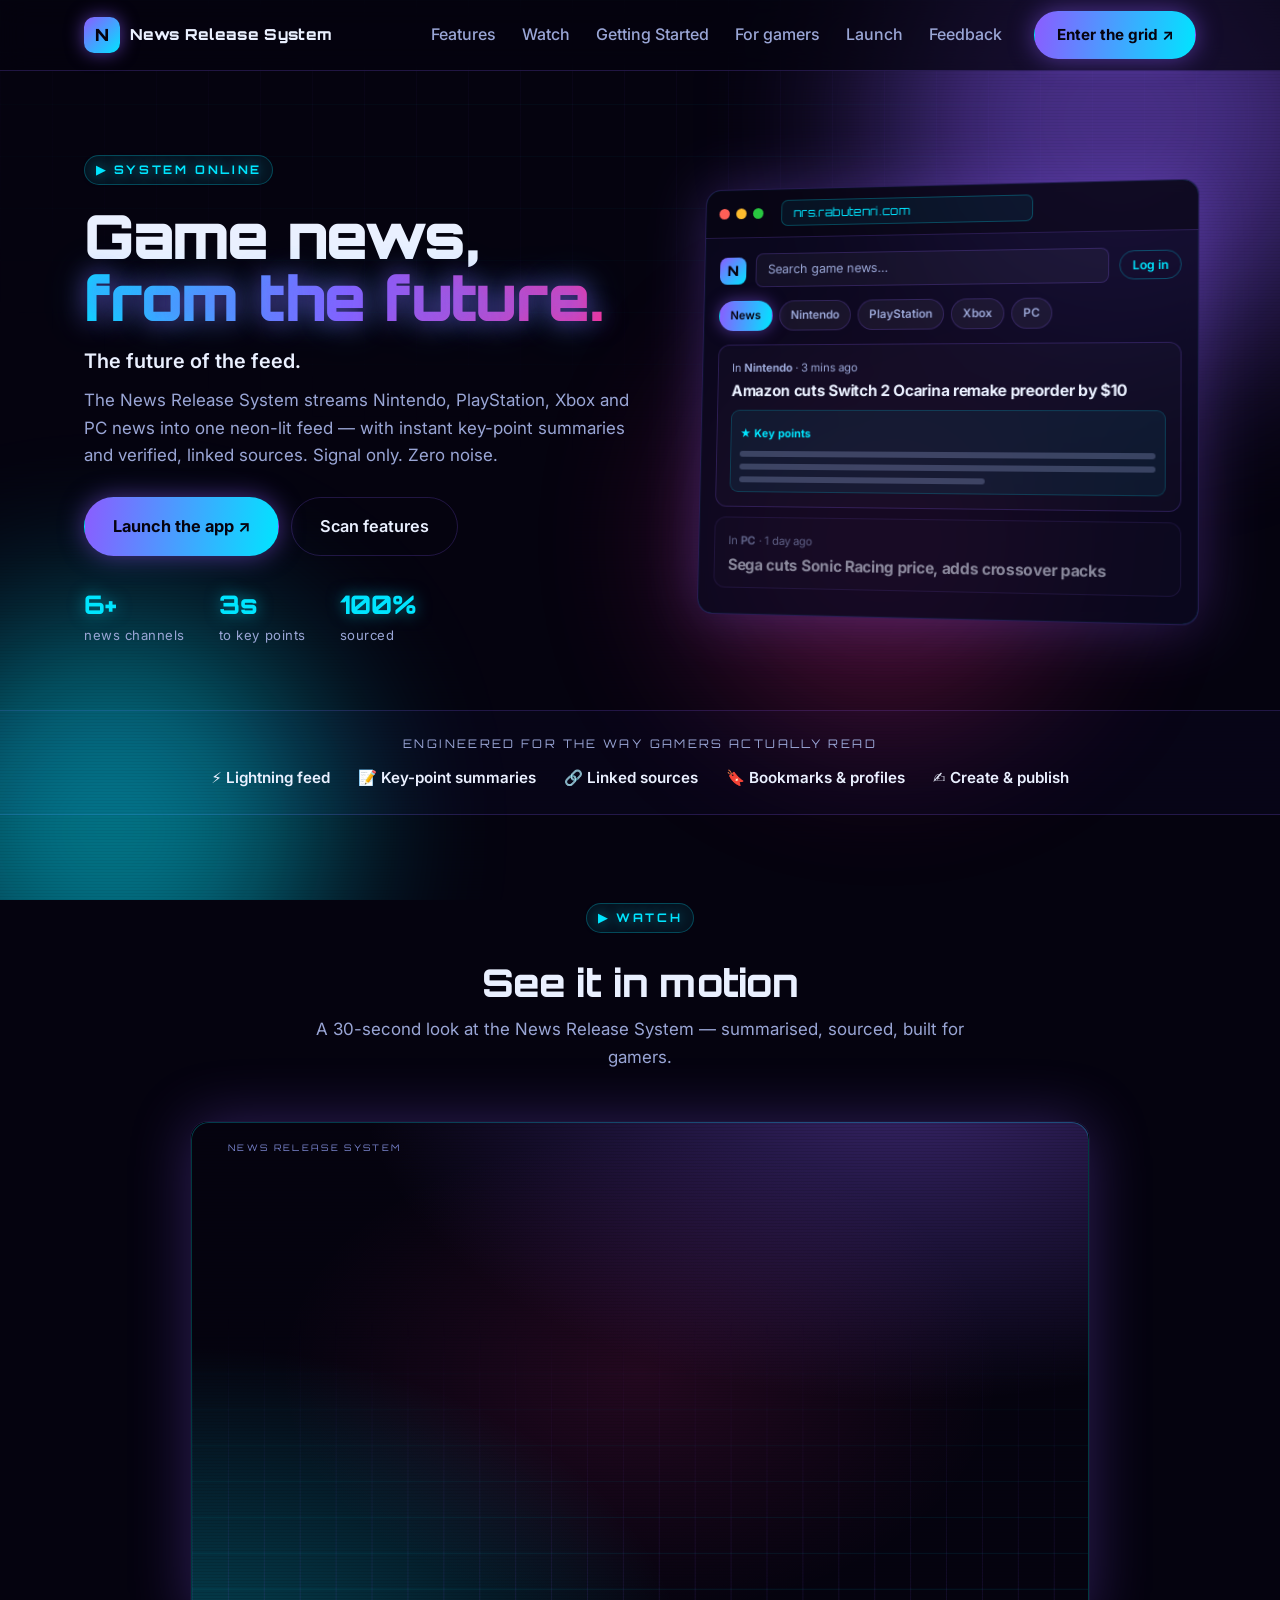
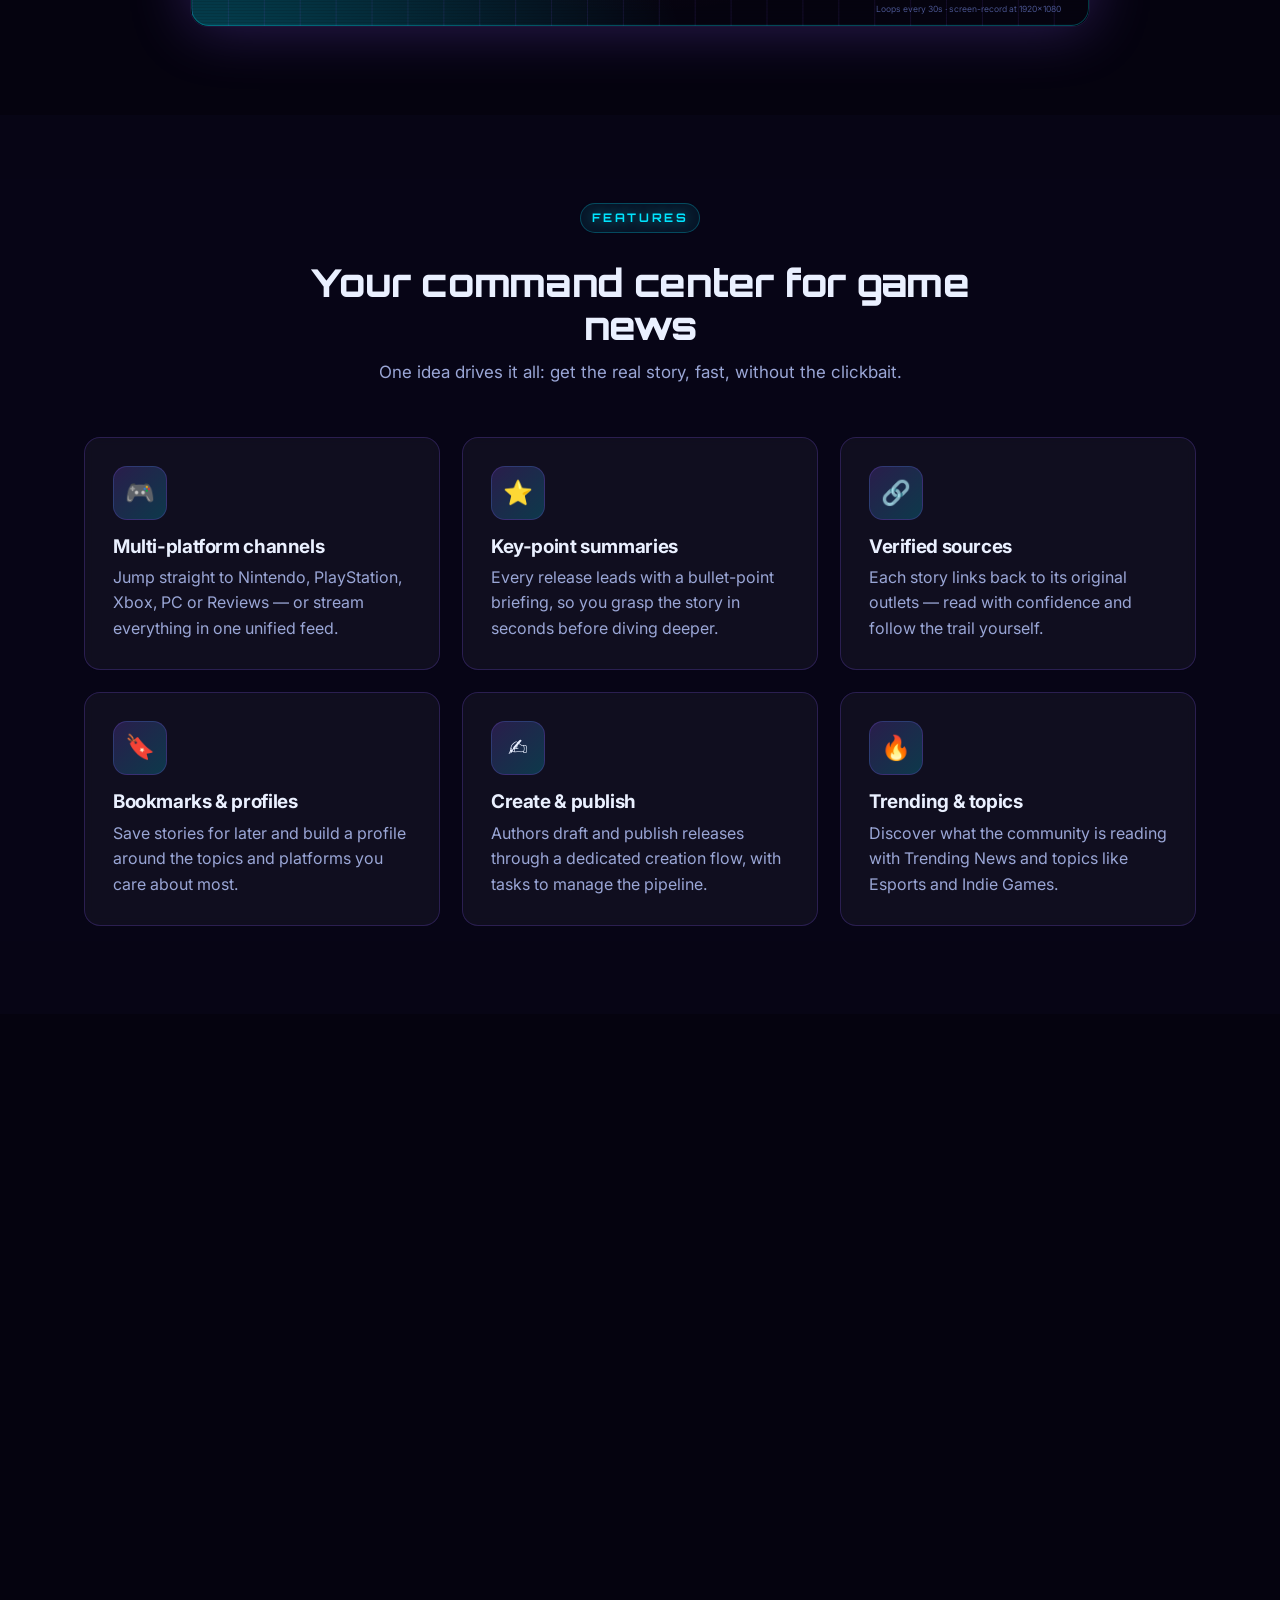
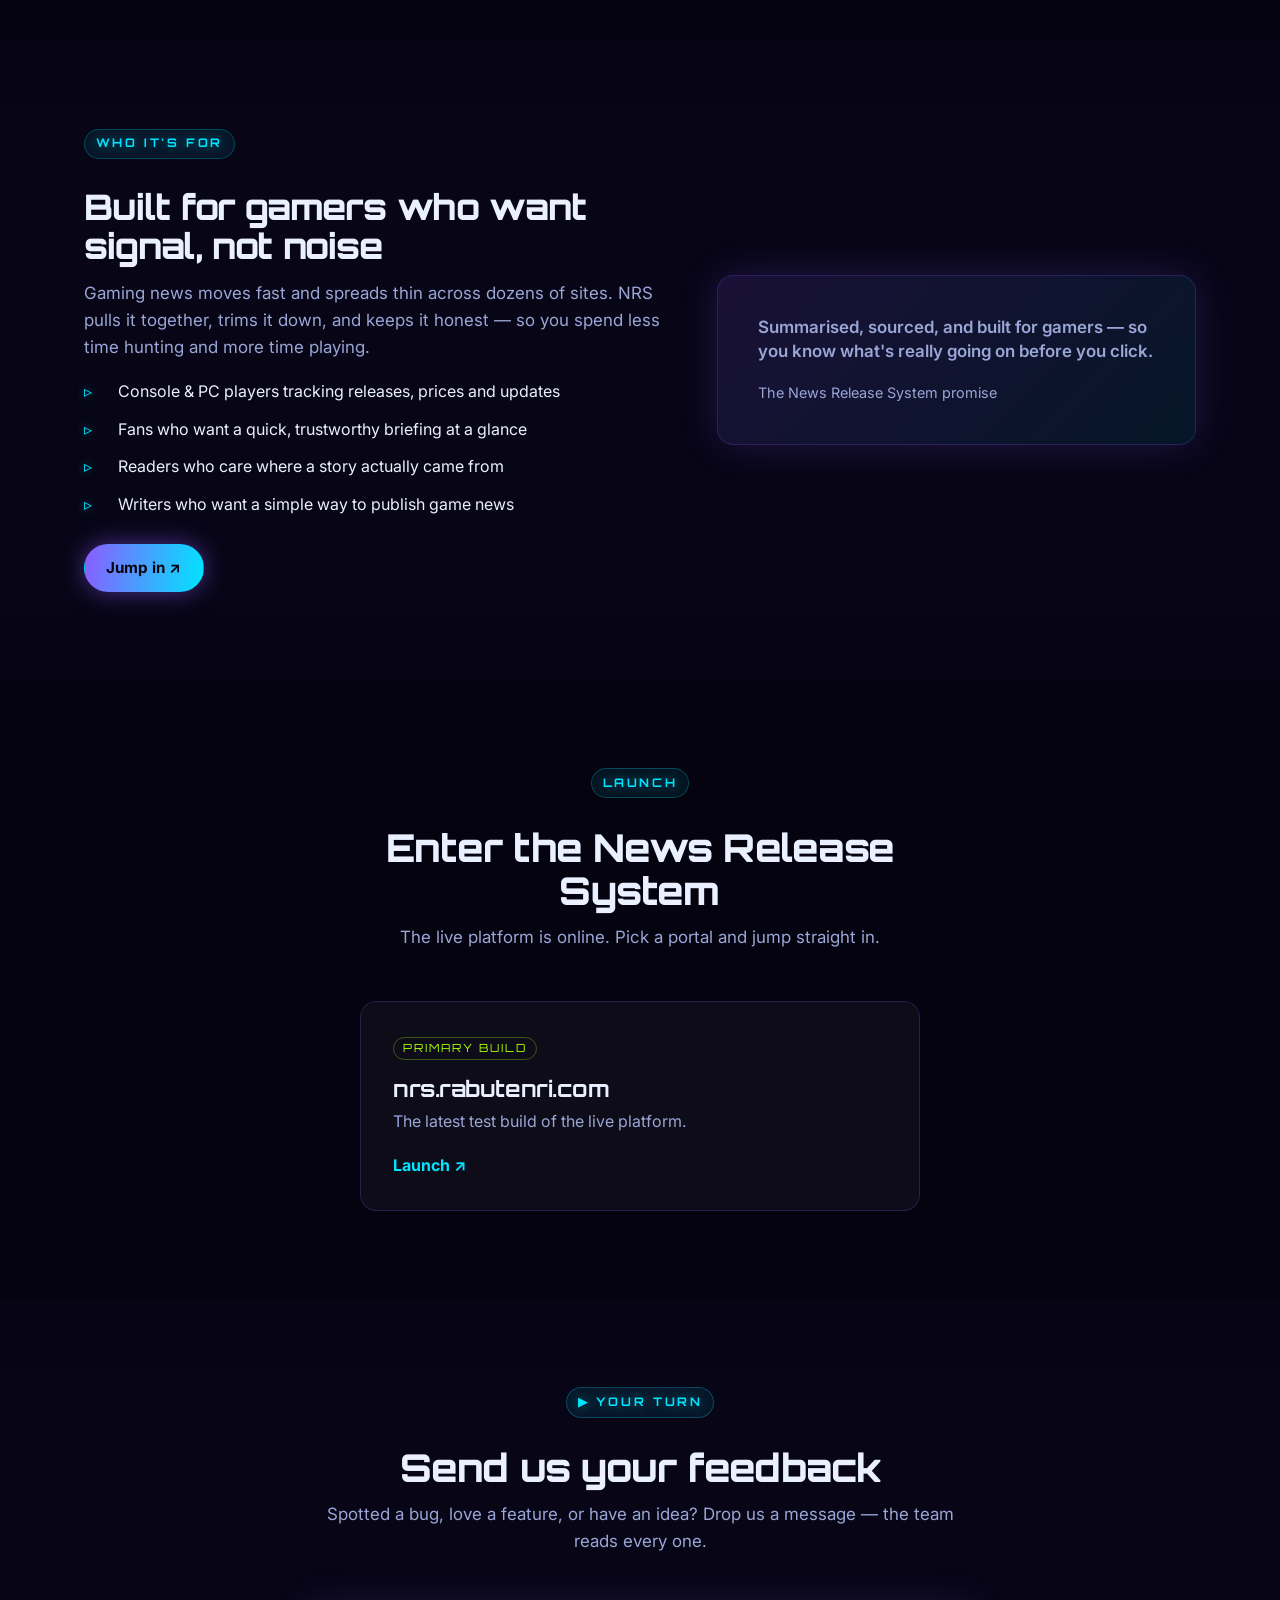
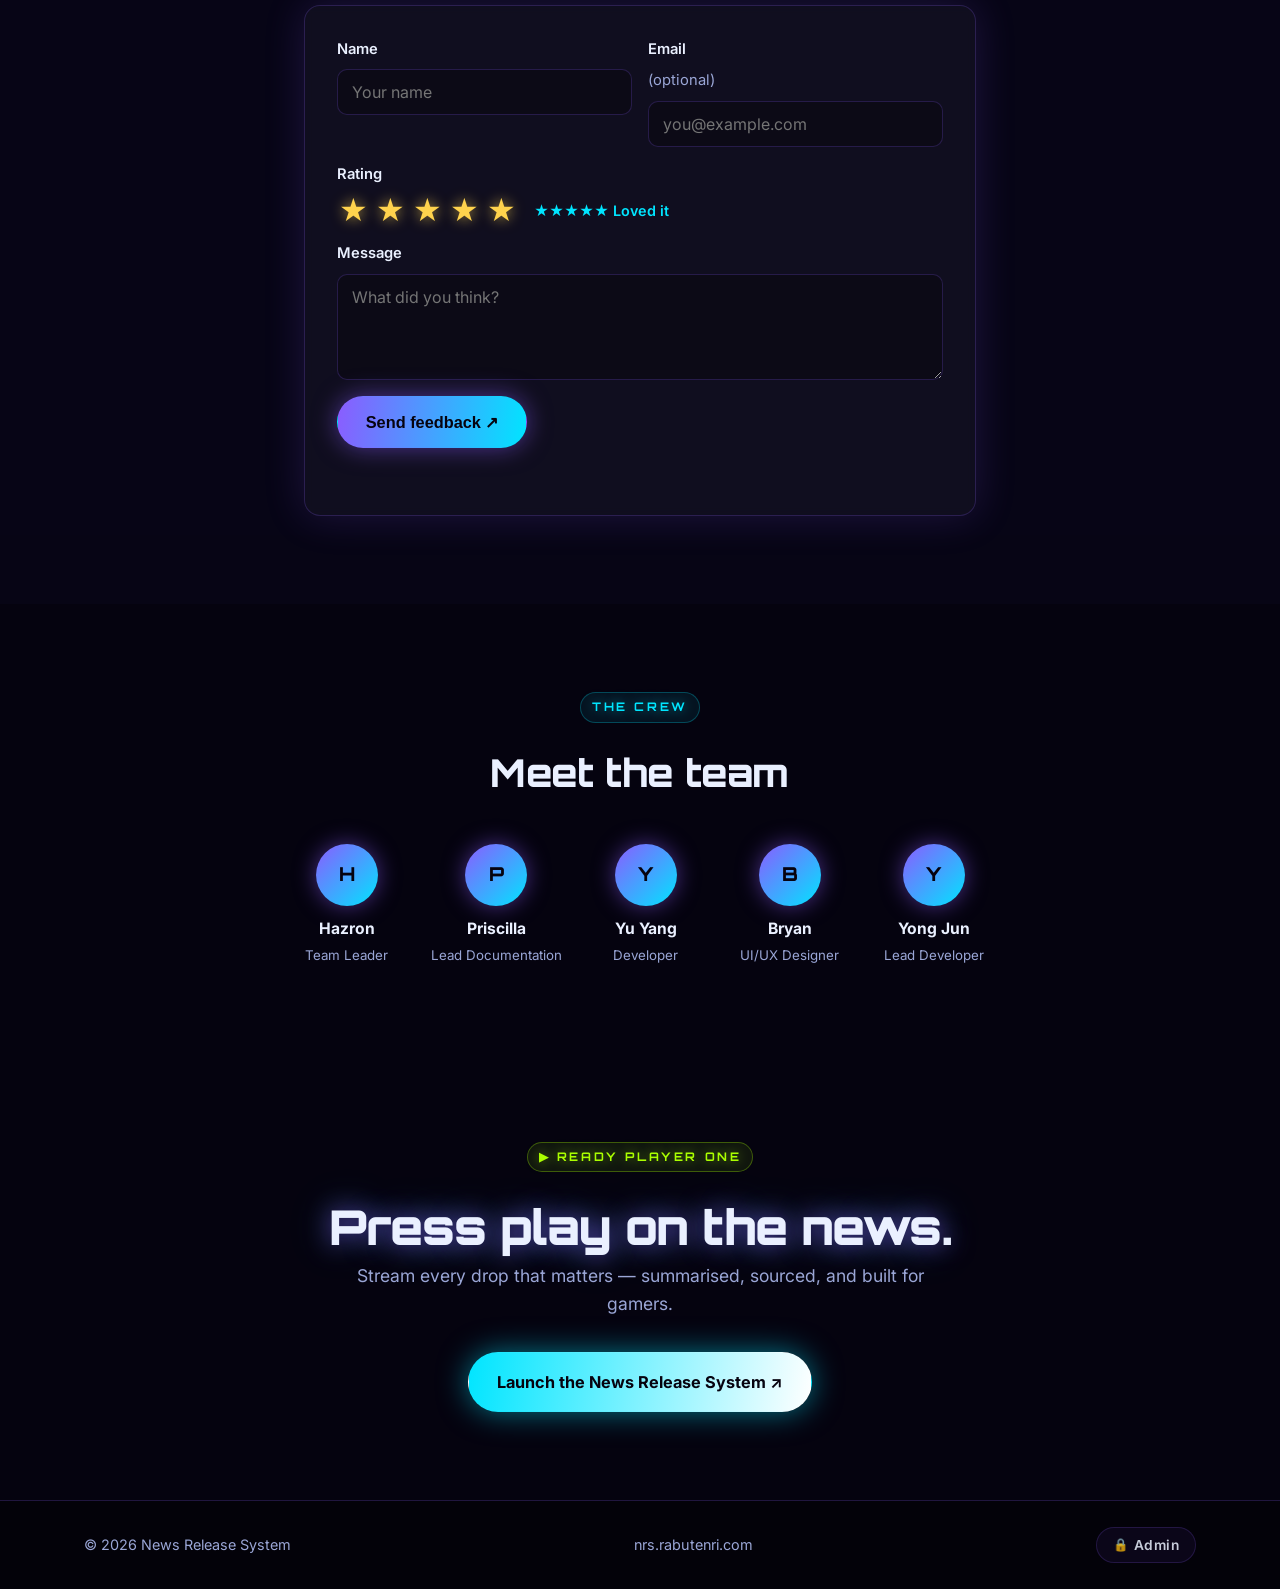
==== commit e31adf35: "Remove visible video tip from the site (kept as a dev comment)" ====
--- a/index.html
+++ b/index.html
@@ -113,7 +113,8 @@
         <iframe class="player-frame" src="showcase.html" title="News Release System showcase" loading="lazy"></iframe>
         <!-- To swap in a real .mp4 or a YouTube embed later, replace the iframe above. -->
       </div>
-      <p class="player-note">Tip: open <code>showcase.html</code> full-screen and screen-record one loop to export a shareable video.</p>
+      <!-- Dev note (not shown): to export a shareable video, open showcase.html full-screen and screen-record one 30s loop. -->
+
     </div>
   </section>
 
--- a/styles.css
+++ b/styles.css
@@ -309,7 +309,8 @@
 .feedback-list .empty{color:var(--ink-soft)}
 .fb-card{background:var(--surface);border:1px solid var(--line);border-radius:12px;padding:18px}
 .fb-head{display:flex;justify-content:space-between;align-items:center;gap:12px}
-.fb-stars{color:var(--lime)}
+.fb-stars{font-size:1.05rem;letter-spacing:1px;color:rgba(154,166,214,.3)}
+.fb-stars .on{color:#ffd34d;text-shadow:0 0 10px rgba(255,211,77,.6)}
 .fb-sub{color:var(--ink-soft);font-size:.82rem;margin:4px 0 10px}
 .fb-card p{color:var(--ink);margin:0}
 
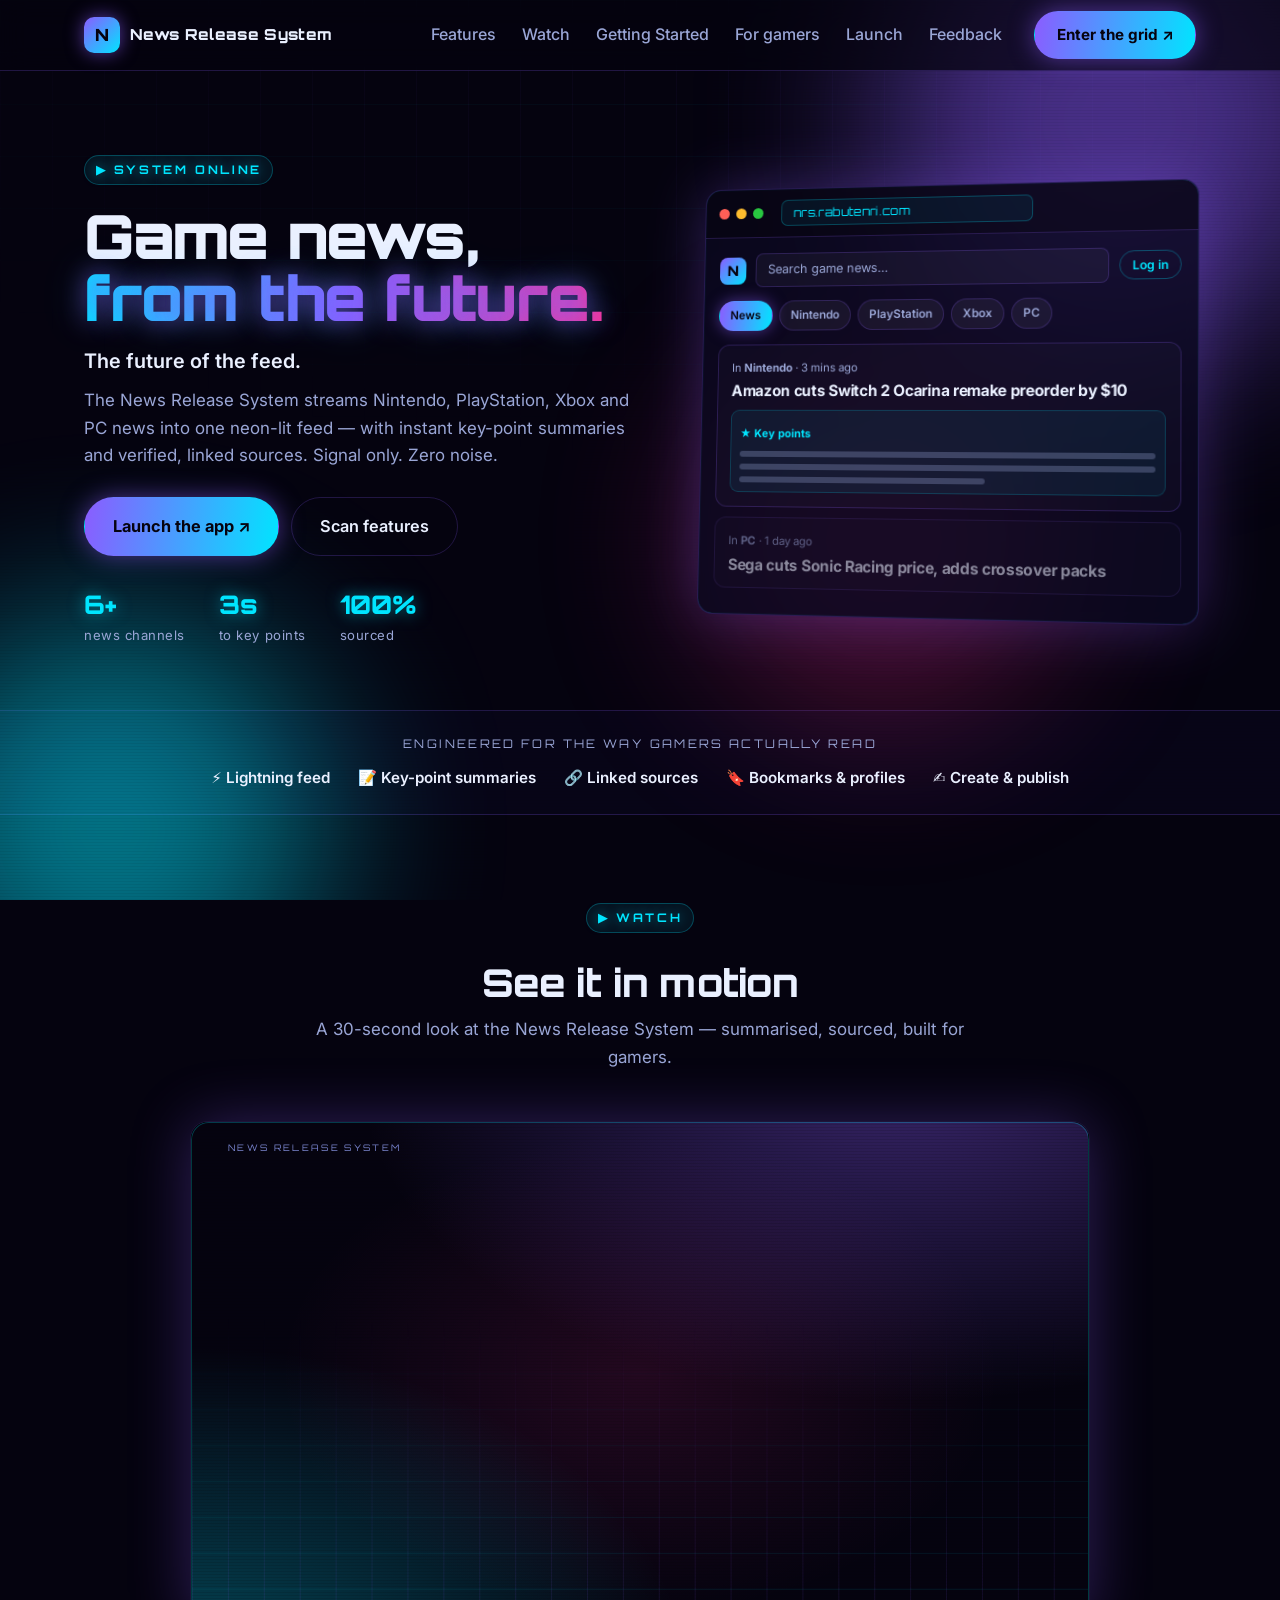
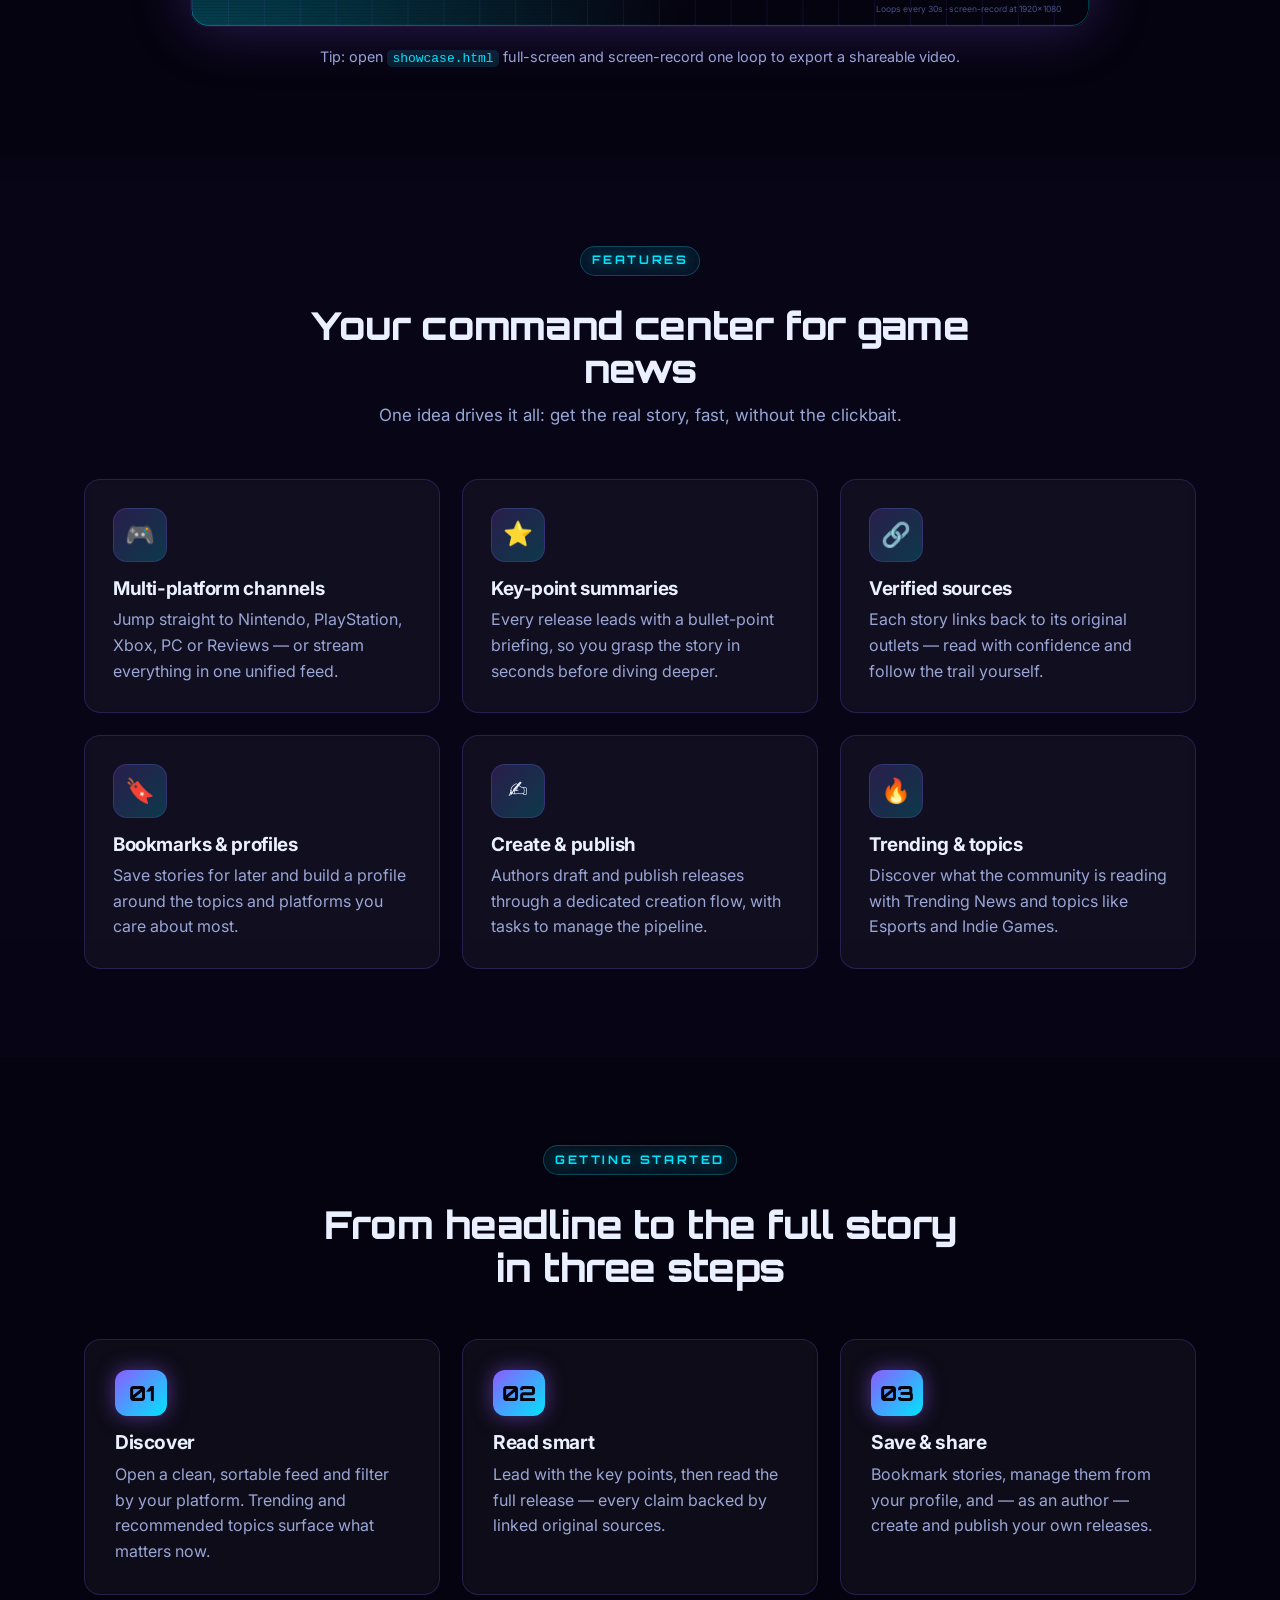
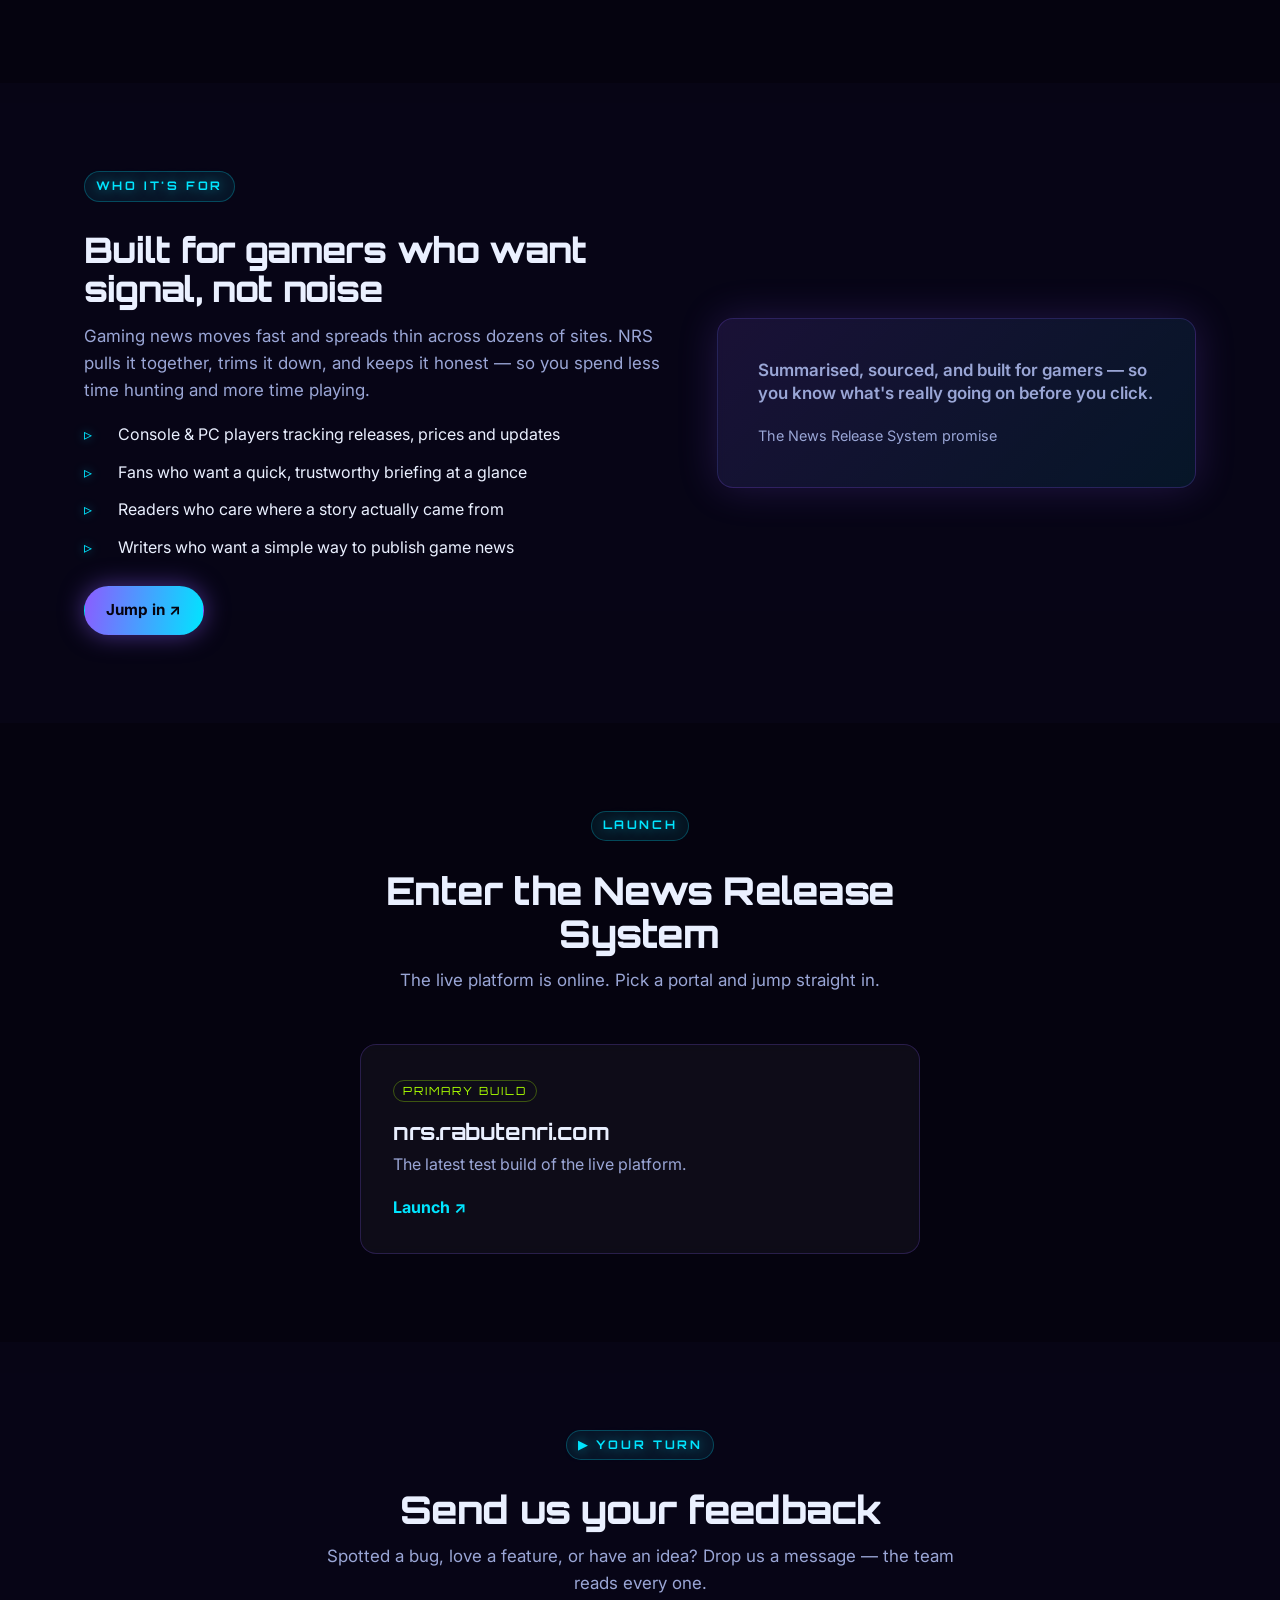
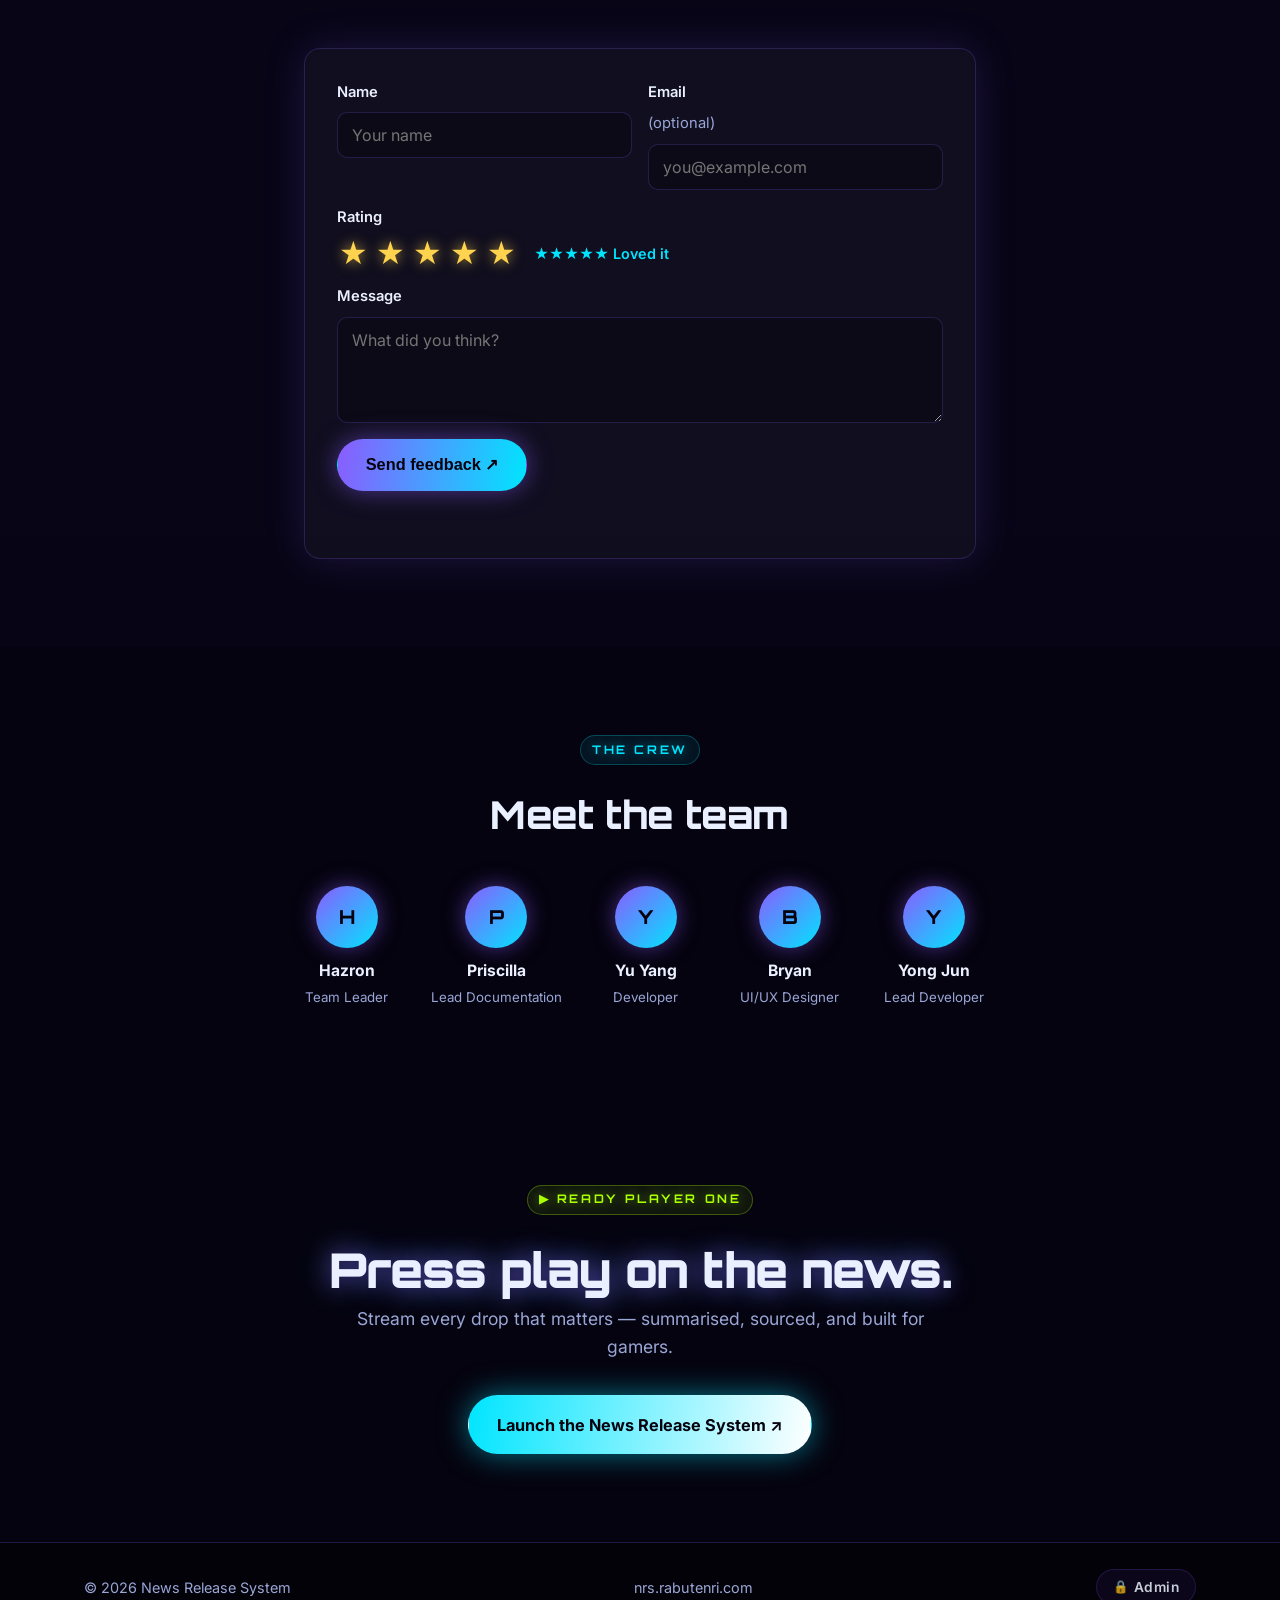
==== commit 19d4a18a: "Update index.html" ====
--- a/index.html
+++ b/index.html
@@ -36,7 +36,7 @@
     </div>
   </header>
 
-  <!-- ===== Hero ===== -->
+  <!-- ===== Hero (first segment where users would see) ===== -->
   <section class="hero">
     <div class="container hero-grid">
       <div class="hero-copy">
@@ -54,7 +54,7 @@
         <ul class="hero-stats" id="heroStats"><!-- stats injected --></ul>
       </div>
 
-      <!-- Holographic browser mockup (decorative, static) -->
+      <!-- Holographic browser mockup (decorative, static, found next to the top section) -->
       <div class="hero-mock" aria-hidden="true">
         <div class="browser">
           <div class="browser-bar">
@@ -113,8 +113,7 @@
         <iframe class="player-frame" src="showcase.html" title="News Release System showcase" loading="lazy"></iframe>
         <!-- To swap in a real .mp4 or a YouTube embed later, replace the iframe above. -->
       </div>
-      <!-- Dev note (not shown): to export a shareable video, open showcase.html full-screen and screen-record one 30s loop. -->
-
+      <p class="player-note">Tip: open <code>showcase.html</code> full-screen and screen-record one loop to export a shareable video.</p>
     </div>
   </section>
 
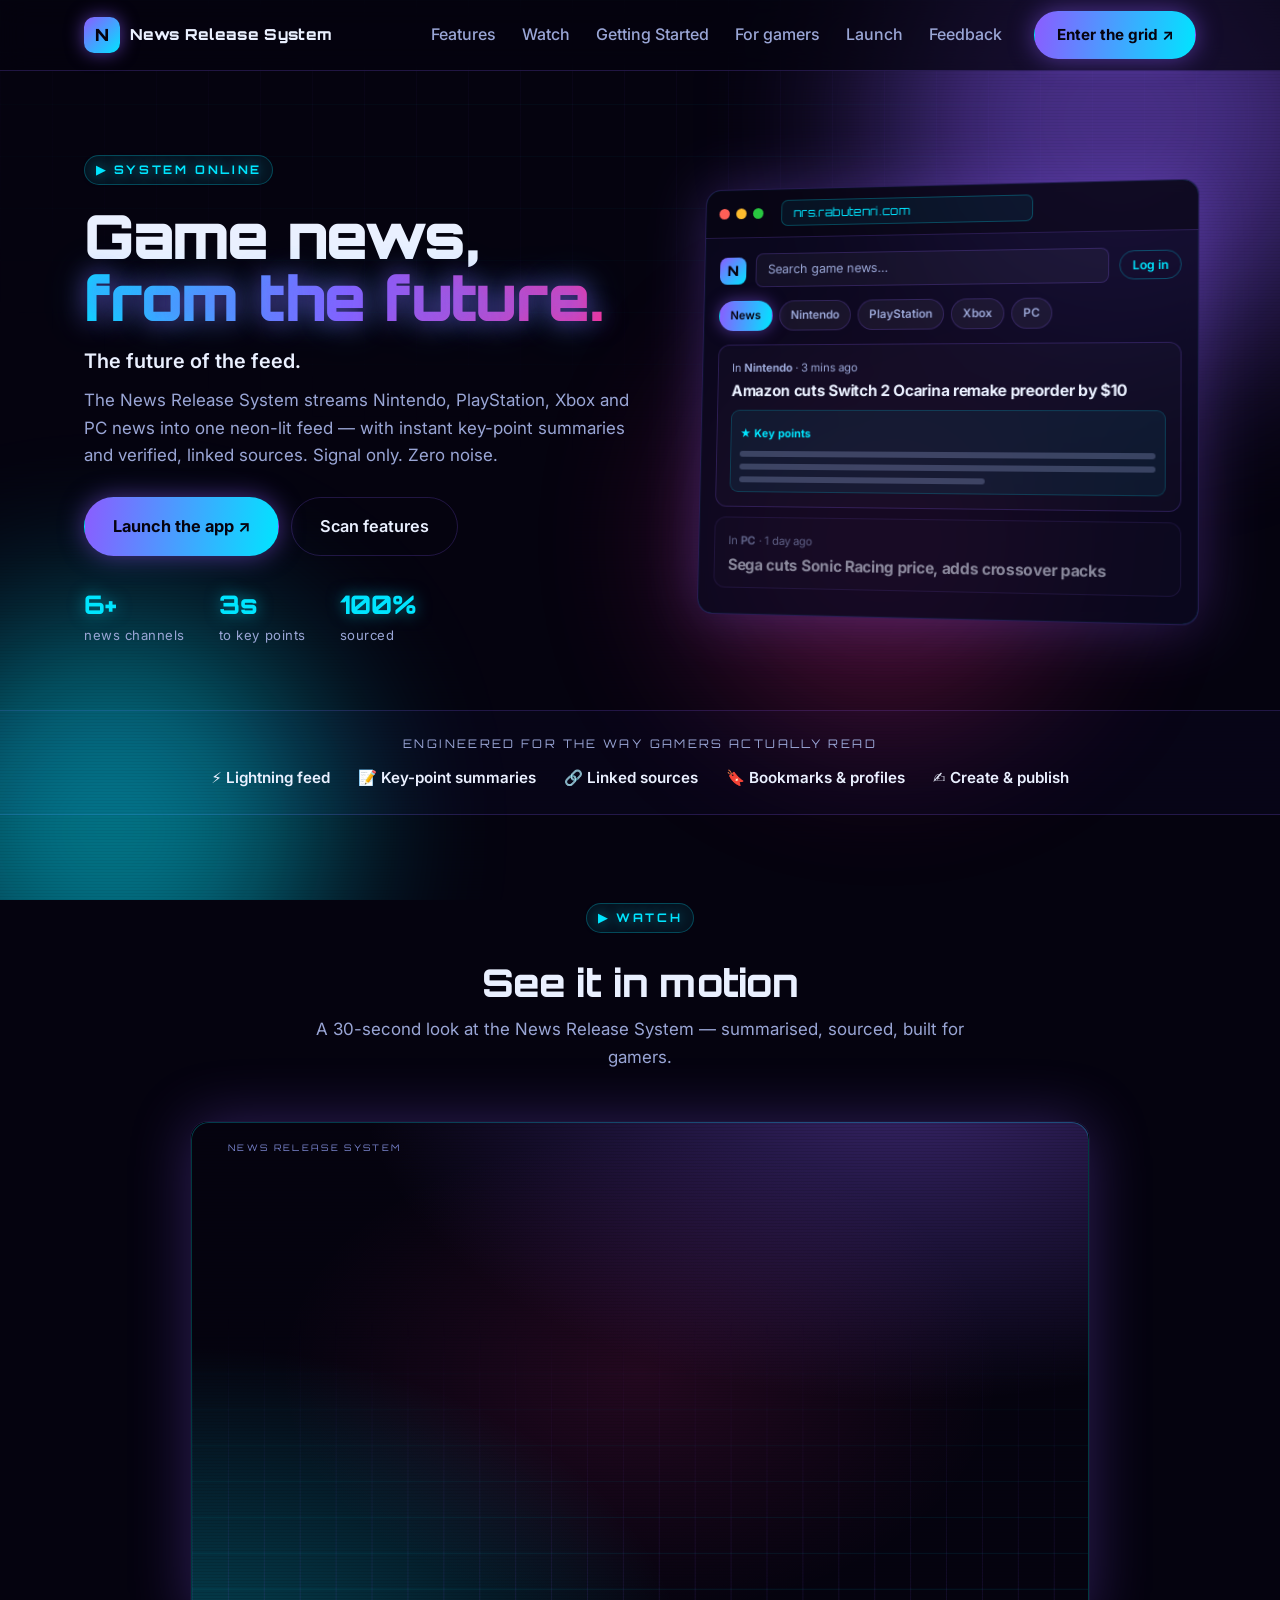
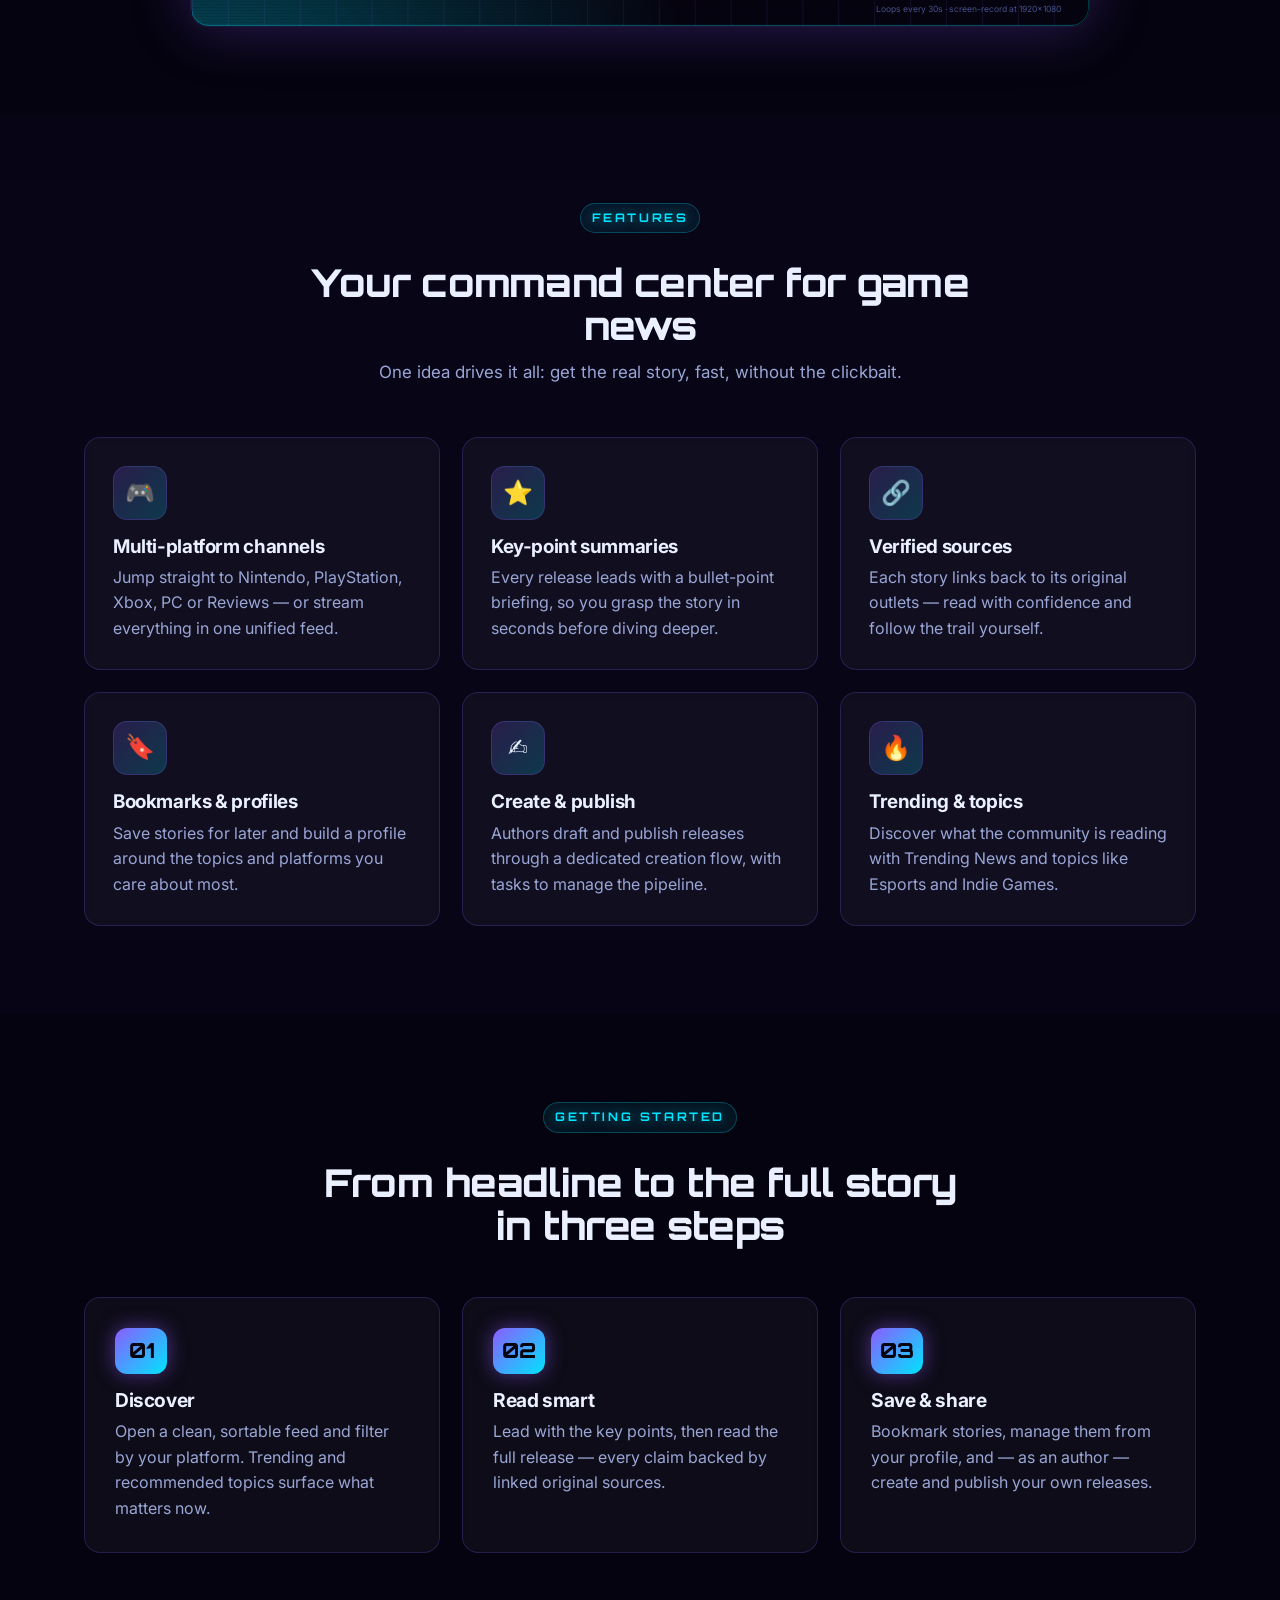
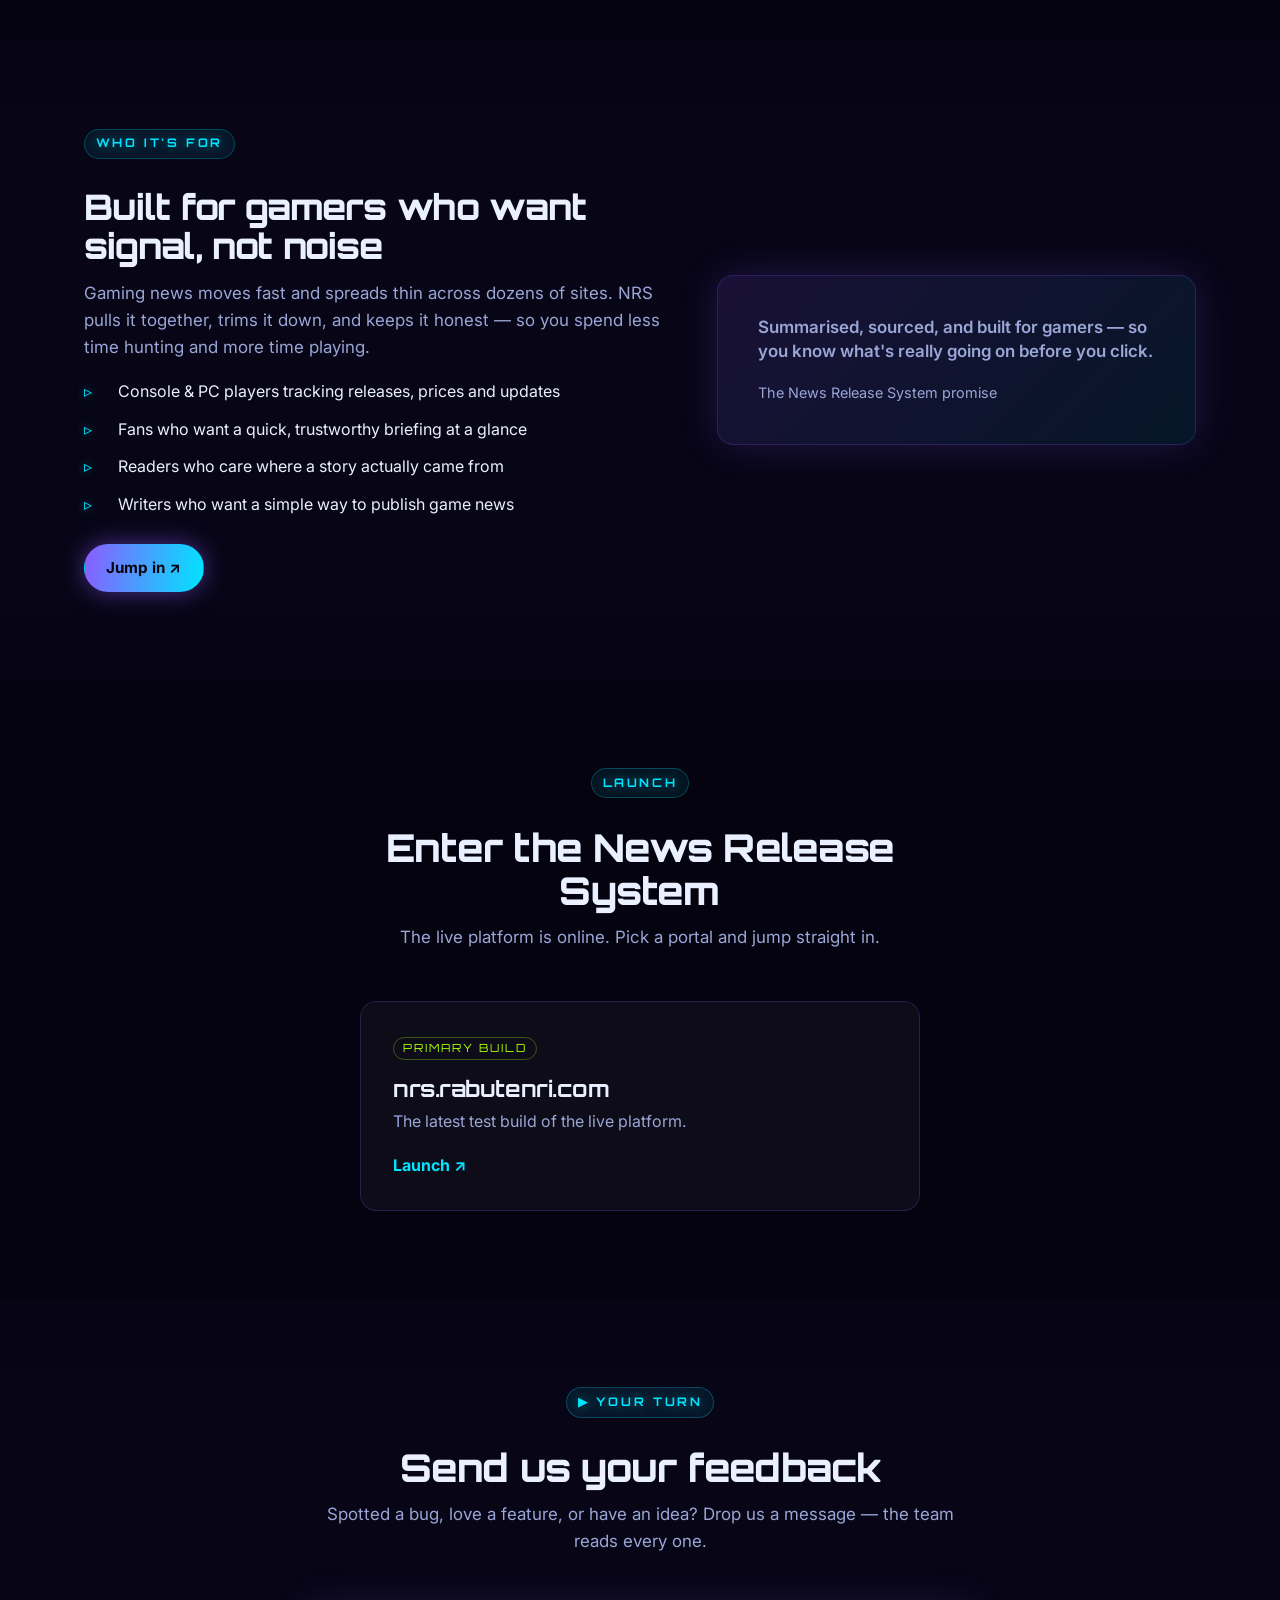
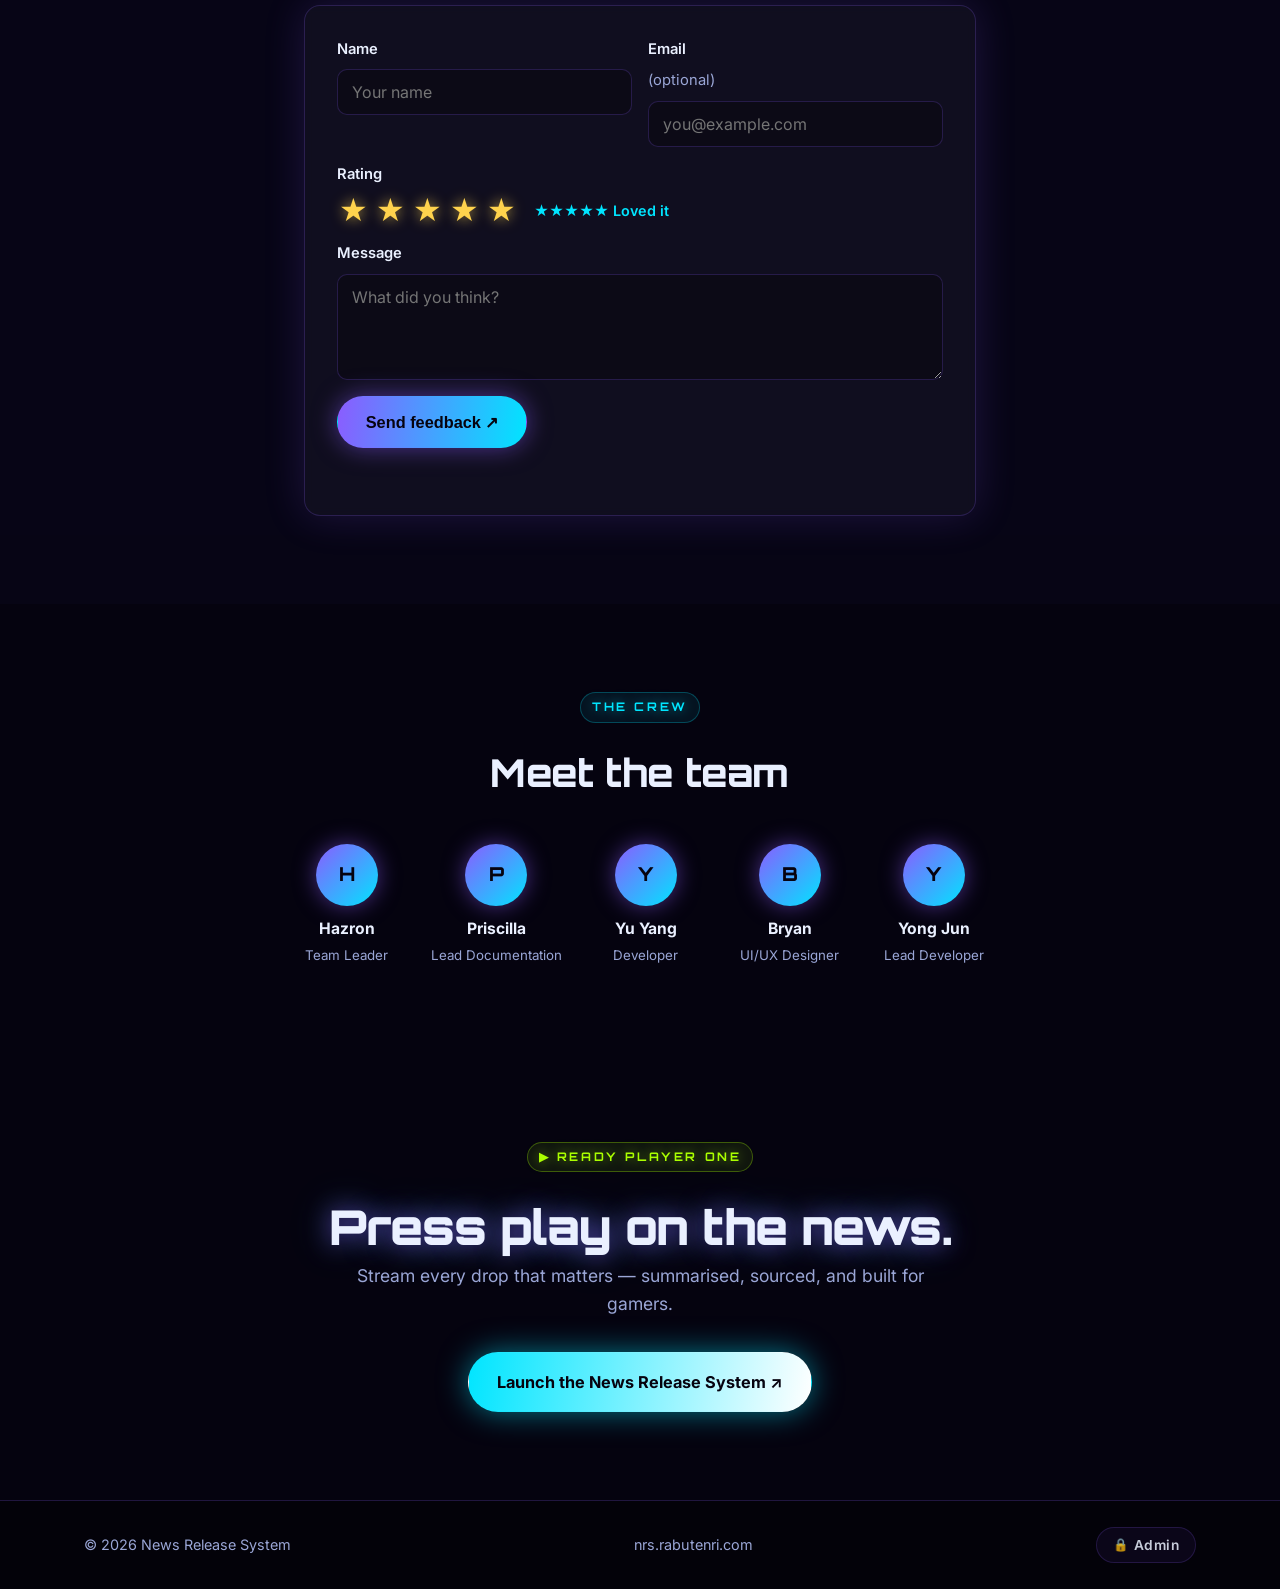
==== commit 5a712f85: "Merge branch 'main' of https://github.com/HazronK96/nrs-marketing-site" ====
--- a/index.html
+++ b/index.html
@@ -113,7 +113,8 @@
         <iframe class="player-frame" src="showcase.html" title="News Release System showcase" loading="lazy"></iframe>
         <!-- To swap in a real .mp4 or a YouTube embed later, replace the iframe above. -->
       </div>
-      <p class="player-note">Tip: open <code>showcase.html</code> full-screen and screen-record one loop to export a shareable video.</p>
+      <!-- Dev note (not shown): to export a shareable video, open showcase.html full-screen and screen-record one 30s loop. -->
+
     </div>
   </section>
 
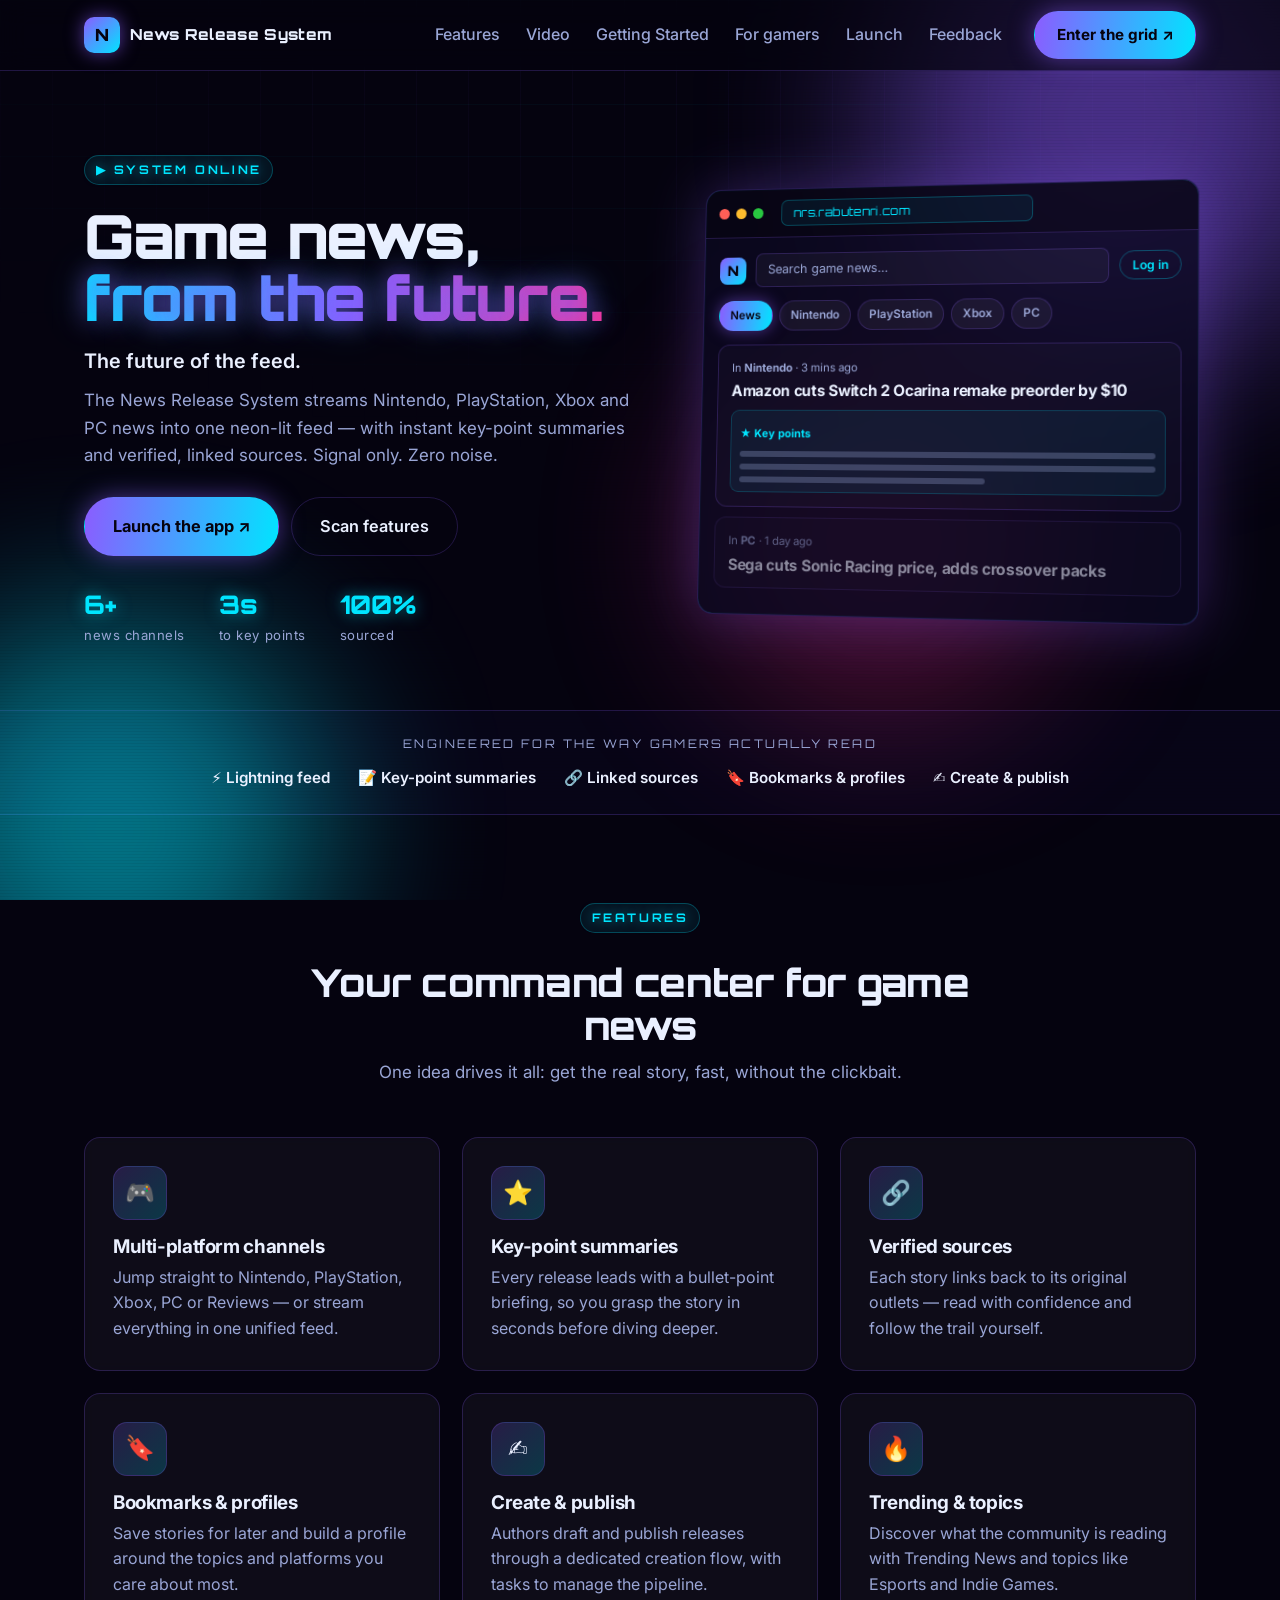
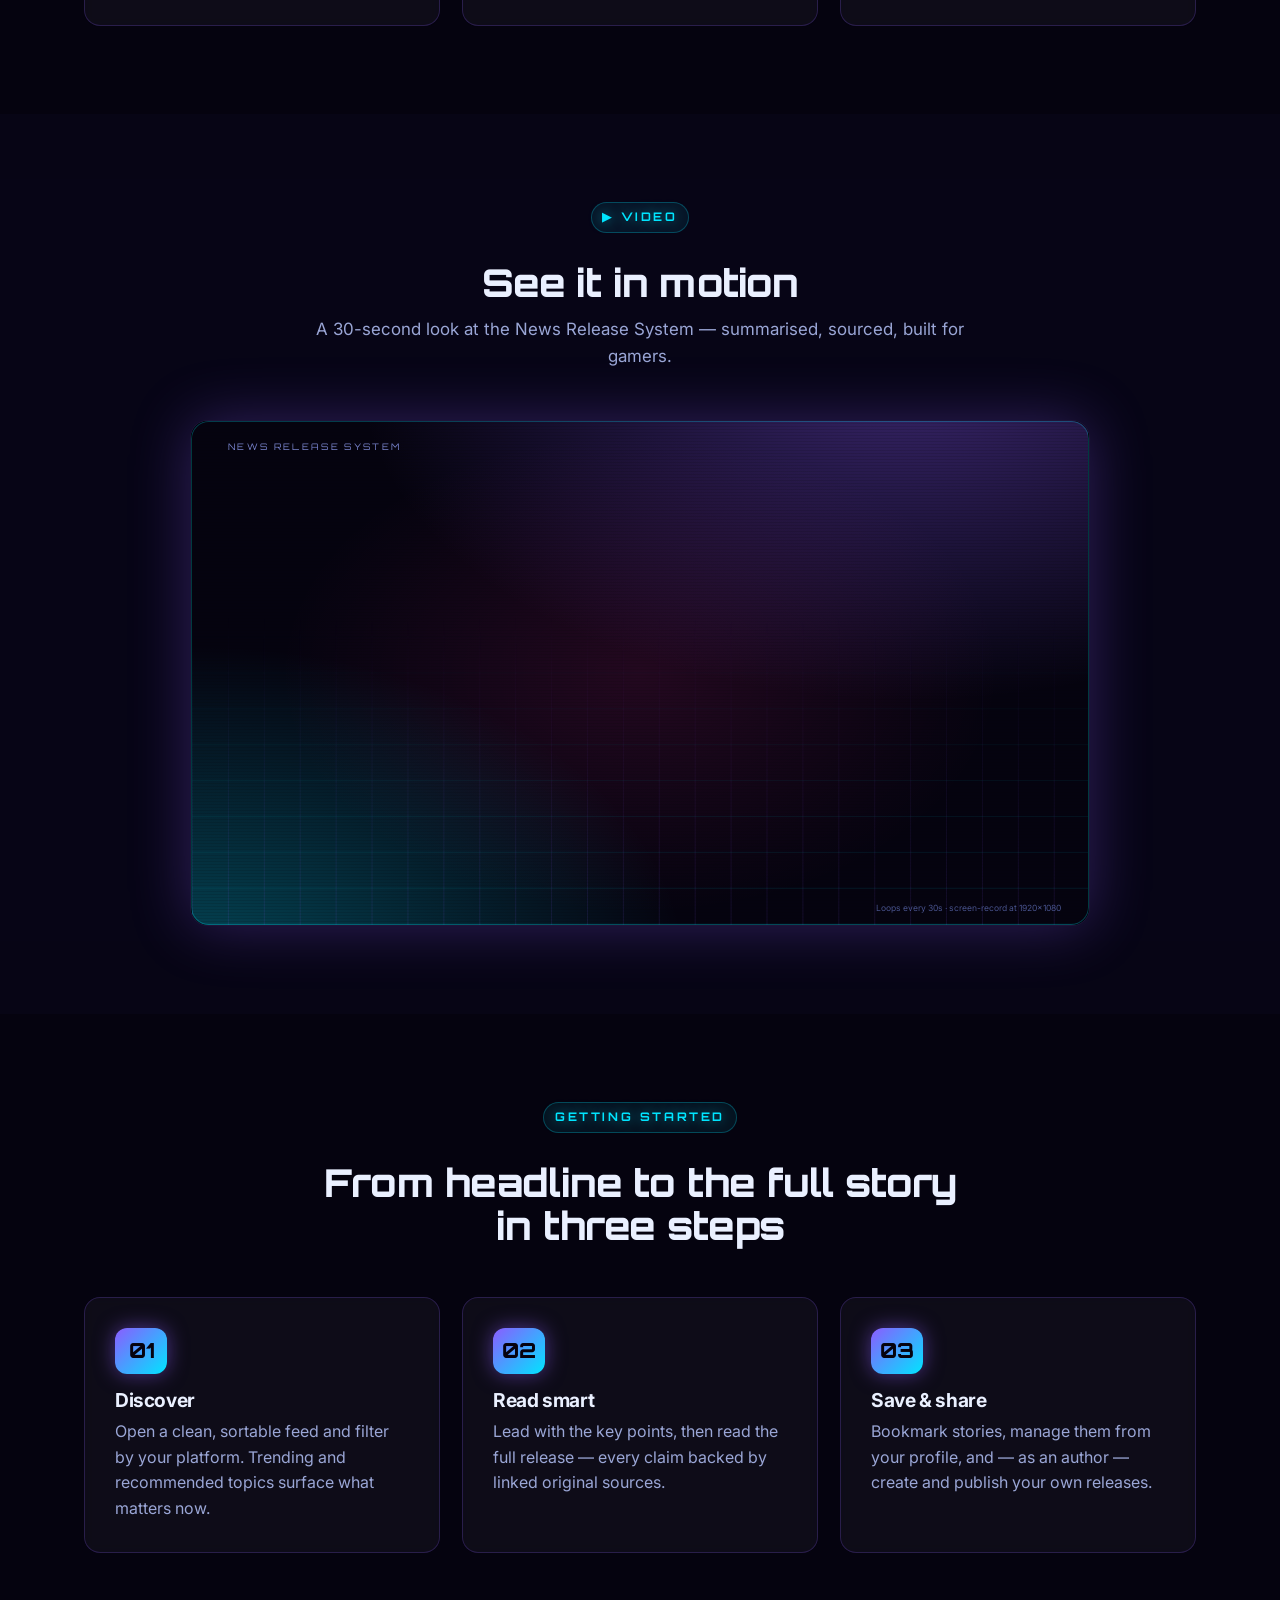
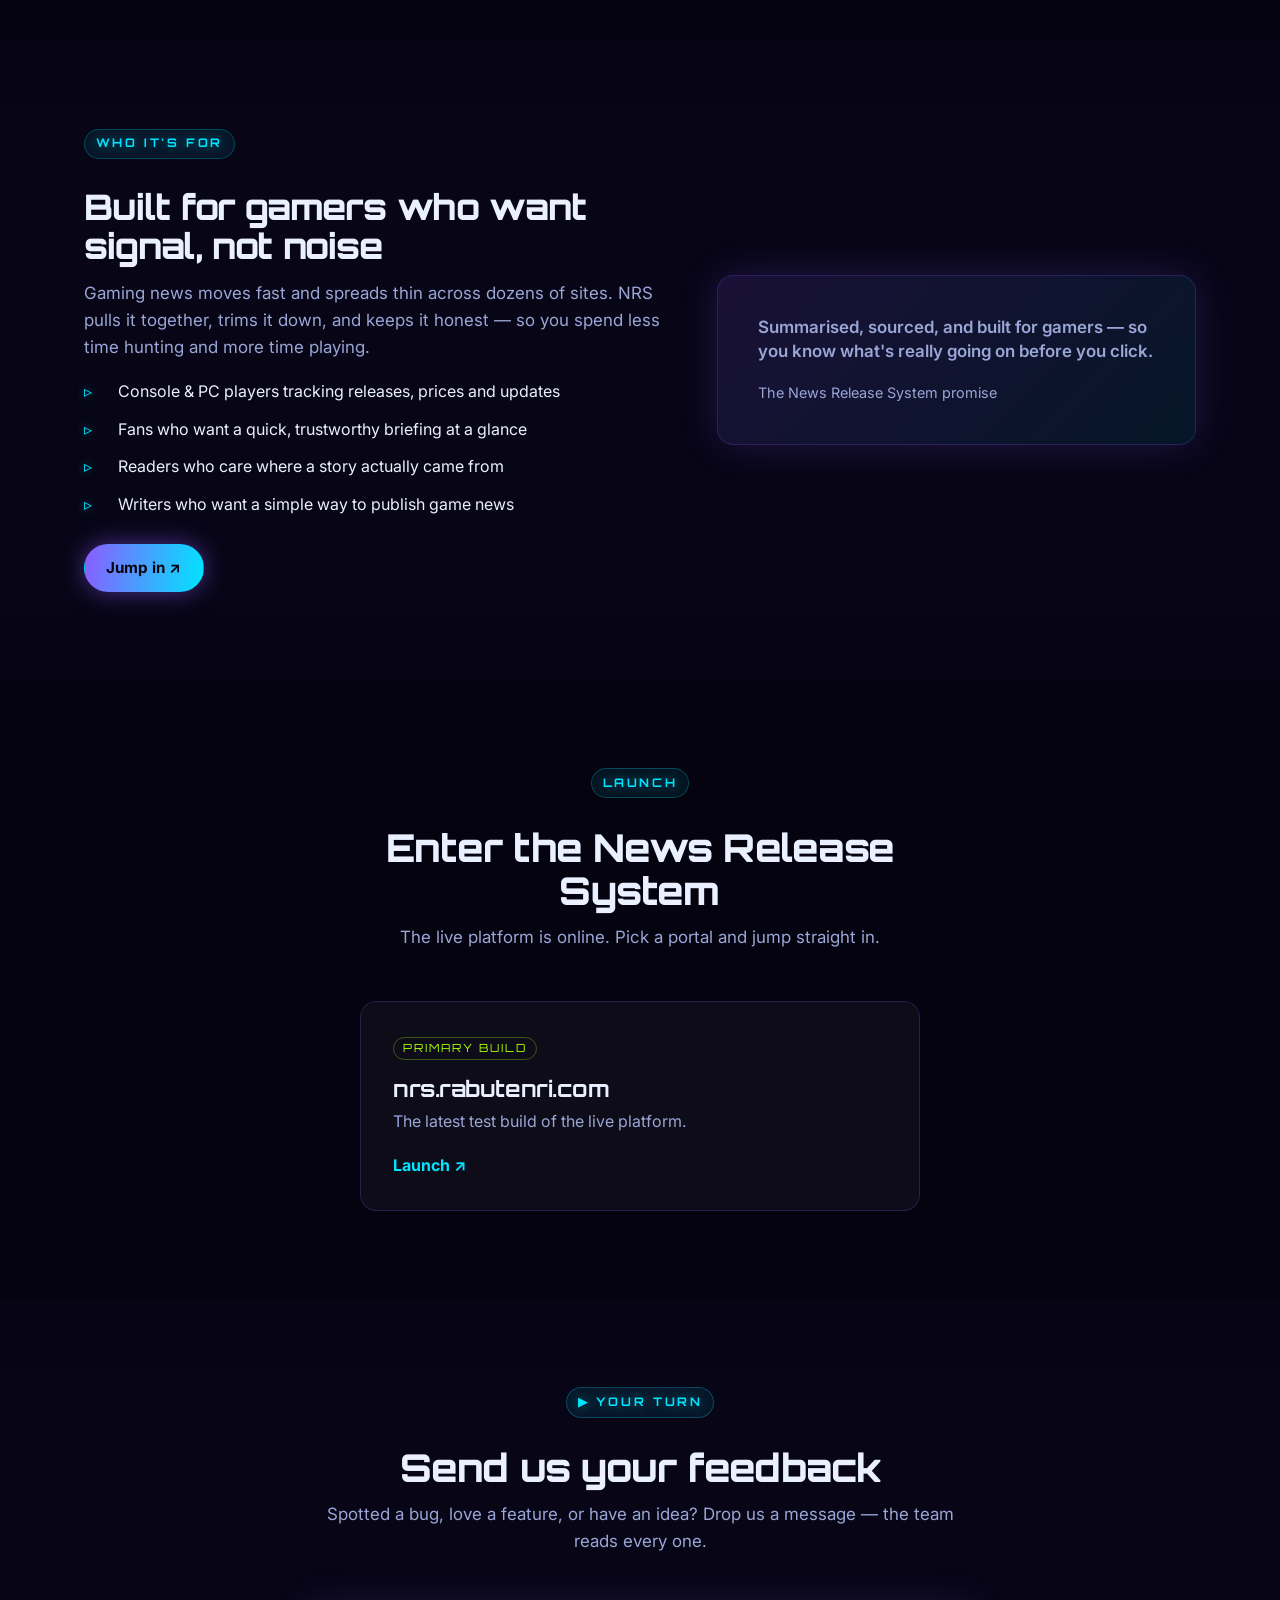
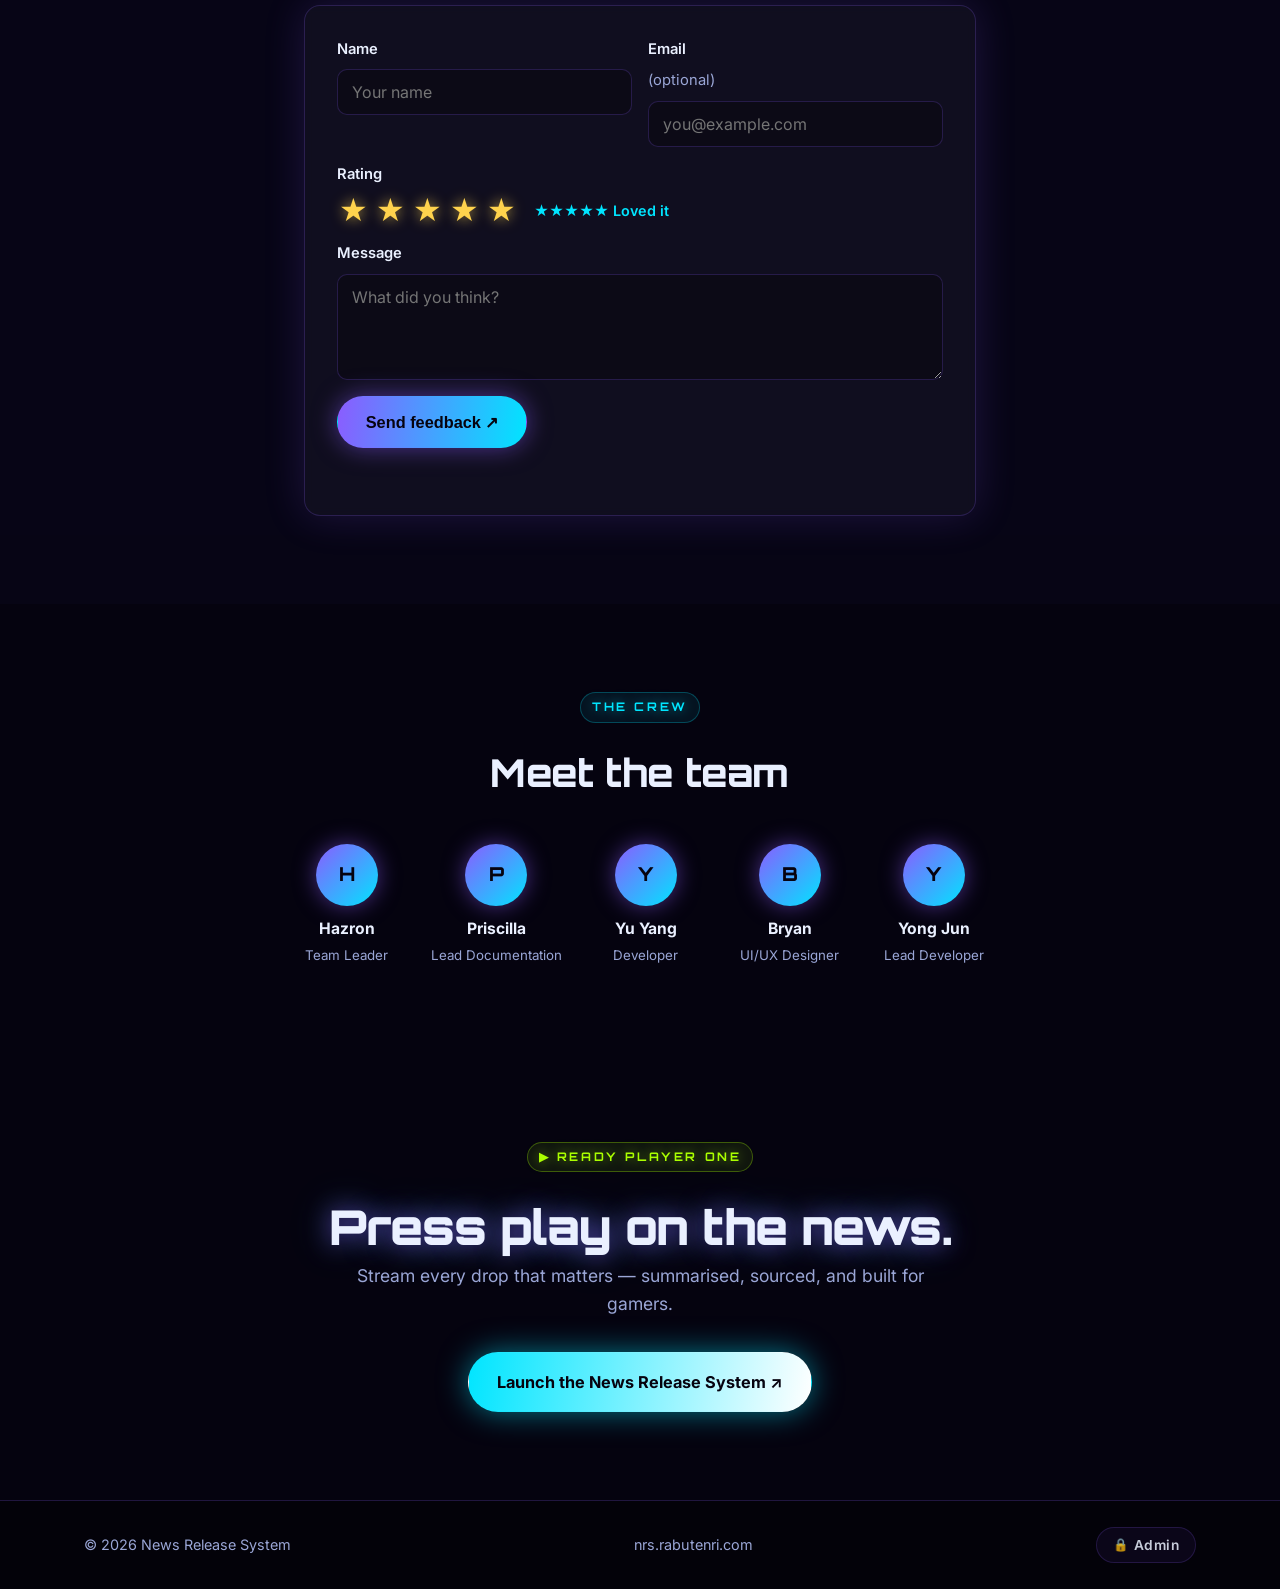
==== commit 23a3a821: "Put Features before Video and rename 'Watch' to 'Video' - Swap section order so Features appears bef" ====
--- a/index.html
+++ b/index.html
@@ -100,11 +100,23 @@
     </div>
   </section>
 
-  <!-- ===== Watch / video ===== -->
-  <section class="section" id="watch">
-    <div class="container">
-      <div class="section-head">
-        <span class="eyebrow" data-bind="watch.eyebrow">▶ Watch</span>
+  <!-- ===== Features ===== -->
+  <section class="section" id="features">
+    <div class="container">
+      <div class="section-head">
+        <span class="eyebrow" data-bind="features.eyebrow">Features</span>
+        <h2 data-bind="features.heading"></h2>
+        <p data-bind="features.sub"></p>
+      </div>
+      <div class="feature-grid" id="featureGrid"><!-- features injected --></div>
+    </div>
+  </section>
+
+  <!-- ===== Video (formerly 'Watch') ===== -->
+  <section class="section section-alt" id="watch">
+    <div class="container">
+      <div class="section-head">
+        <span class="eyebrow" data-bind="watch.eyebrow">▶ Video</span>
         <h2 data-bind="watch.heading">See it in motion</h2>
         <p data-bind="watch.sub"></p>
       </div>
@@ -115,18 +127,6 @@
       </div>
       <!-- Dev note (not shown): to export a shareable video, open showcase.html full-screen and screen-record one 30s loop. -->
 
-    </div>
-  </section>
-
-  <!-- ===== Features ===== -->
-  <section class="section section-alt" id="features">
-    <div class="container">
-      <div class="section-head">
-        <span class="eyebrow" data-bind="features.eyebrow">Features</span>
-        <h2 data-bind="features.heading"></h2>
-        <p data-bind="features.sub"></p>
-      </div>
-      <div class="feature-grid" id="featureGrid"><!-- features injected --></div>
     </div>
   </section>
 
@@ -248,6 +248,11 @@
     </div>
   </footer>
 
+  <!-- Back-to-top button: appears after scrolling down; returns to the top -->
+  <button class="to-top" id="toTop" type="button" aria-label="Back to top" title="Back to top">
+    <span class="to-top-arrow" aria-hidden="true">↑</span>
+  </button>
+
   <!-- ============================================================= -->
   <!-- ADMIN OVERLAY — hidden until the footer "Admin" link or        -->
   <!-- Ctrl+Shift+A opens it. Visitors never see this; it sits on top -->
--- a/styles.css
+++ b/styles.css
@@ -322,6 +322,25 @@
 .reveal{opacity:0;transform:translateY(24px);transition:opacity .6s ease,transform .6s ease}
 .reveal.in{opacity:1;transform:none}
 
+/* ===== Back-to-top button ===== */
+.to-top{
+  position:fixed;right:26px;bottom:26px;z-index:60;
+  width:52px;height:52px;border-radius:50%;cursor:pointer;
+  display:grid;place-items:center;
+  background:linear-gradient(135deg,var(--brand),var(--brand2));
+  color:#fff;border:1px solid rgba(255,255,255,.25);
+  box-shadow:0 8px 26px -6px rgba(139,92,255,.7),0 0 0 1px rgba(0,229,255,.15);
+  opacity:0;visibility:hidden;transform:translateY(16px) scale(.9);
+  transition:opacity .3s ease,transform .3s ease,visibility .3s ease,box-shadow .2s ease;
+}
+.to-top.show{opacity:1;visibility:visible;transform:translateY(0) scale(1)}
+.to-top:hover{transform:translateY(-3px) scale(1.06);box-shadow:0 12px 30px -6px var(--brand),0 0 24px rgba(0,229,255,.5)}
+.to-top:focus-visible{outline:2px solid var(--brand2);outline-offset:3px}
+.to-top-arrow{font-size:1.4rem;font-weight:800;line-height:1}
+@media(prefers-reduced-motion:reduce){
+  .to-top{transition:opacity .2s ease,visibility .2s ease}
+}
+
 /* ===== Responsive ===== */
 @media(max-width:900px){
   .hero-grid,.audience-grid{grid-template-columns:1fr}
@@ -336,4 +355,5 @@
   .hero{padding:52px 0 40px}
   .section{padding:60px 0}
   .footer-inner{flex-direction:column;text-align:center}
-}
+  .to-top{right:16px;bottom:16px;width:46px;height:46px}
+}
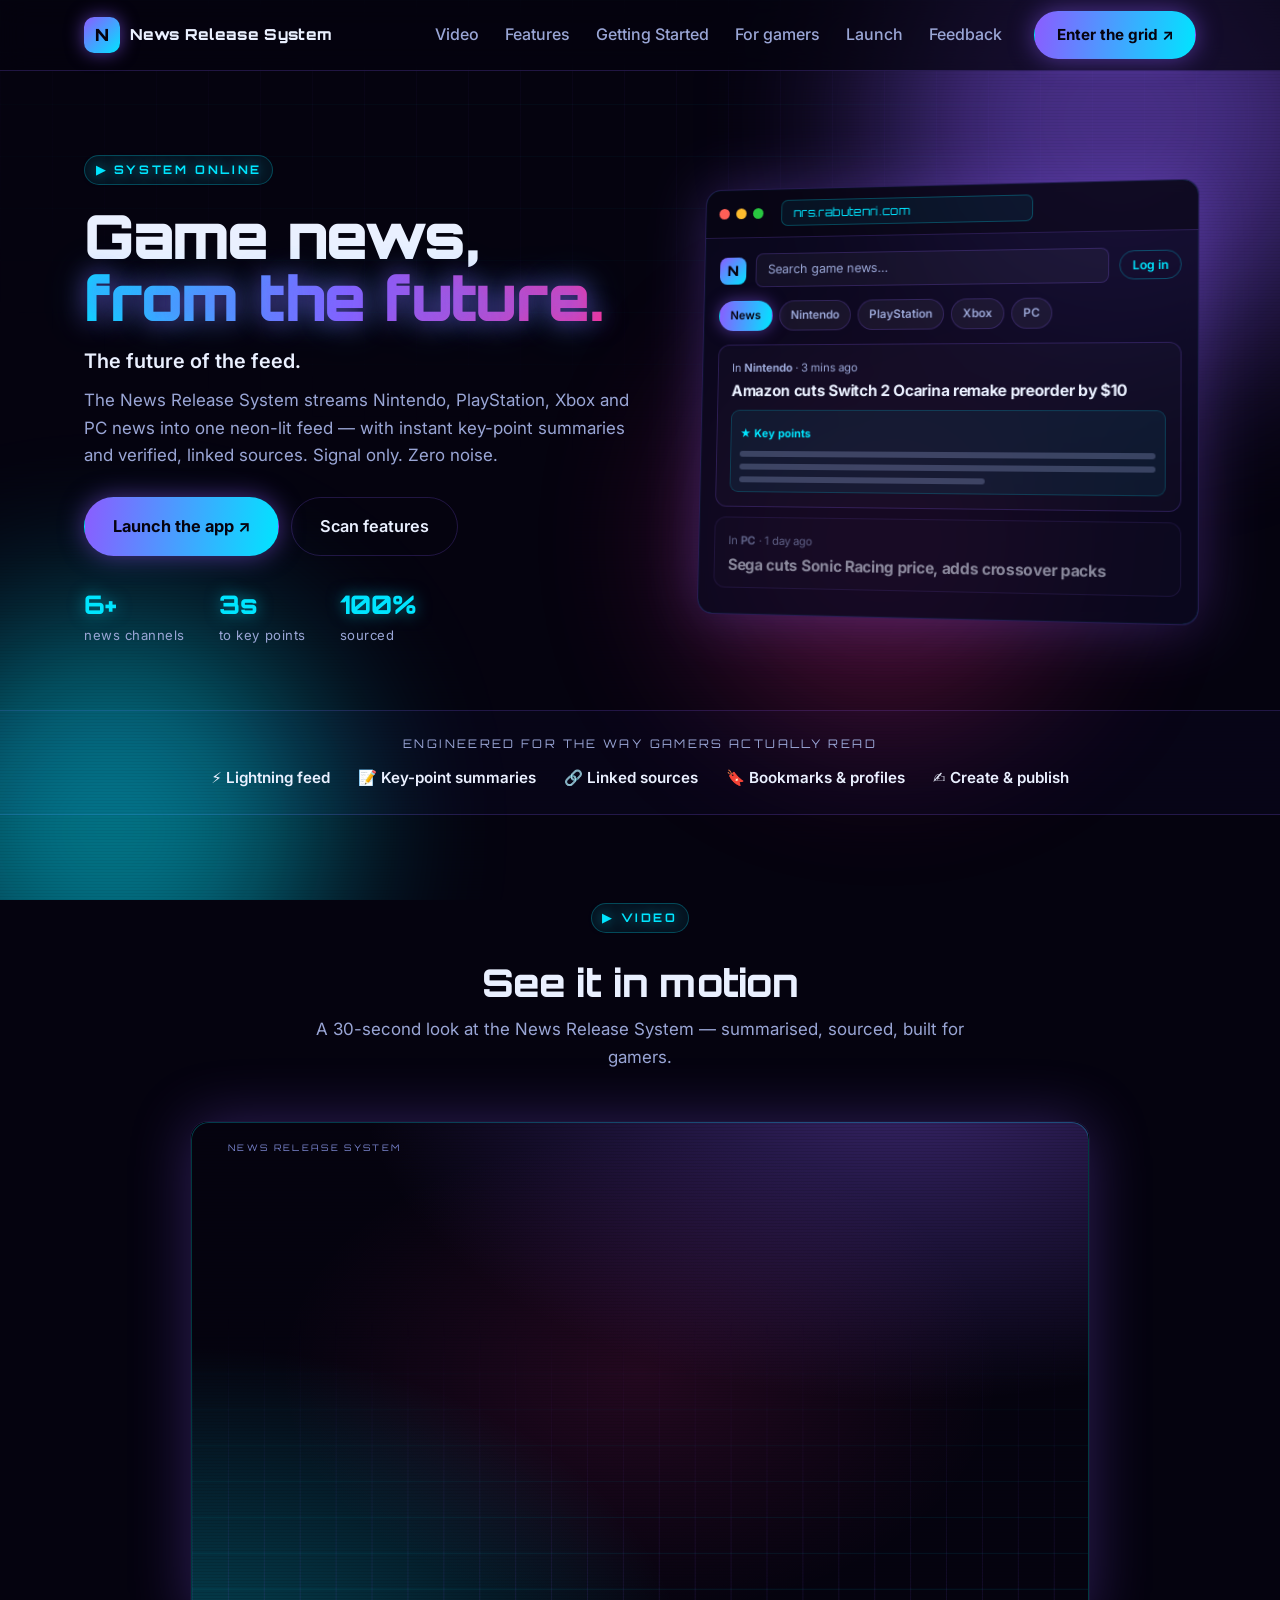
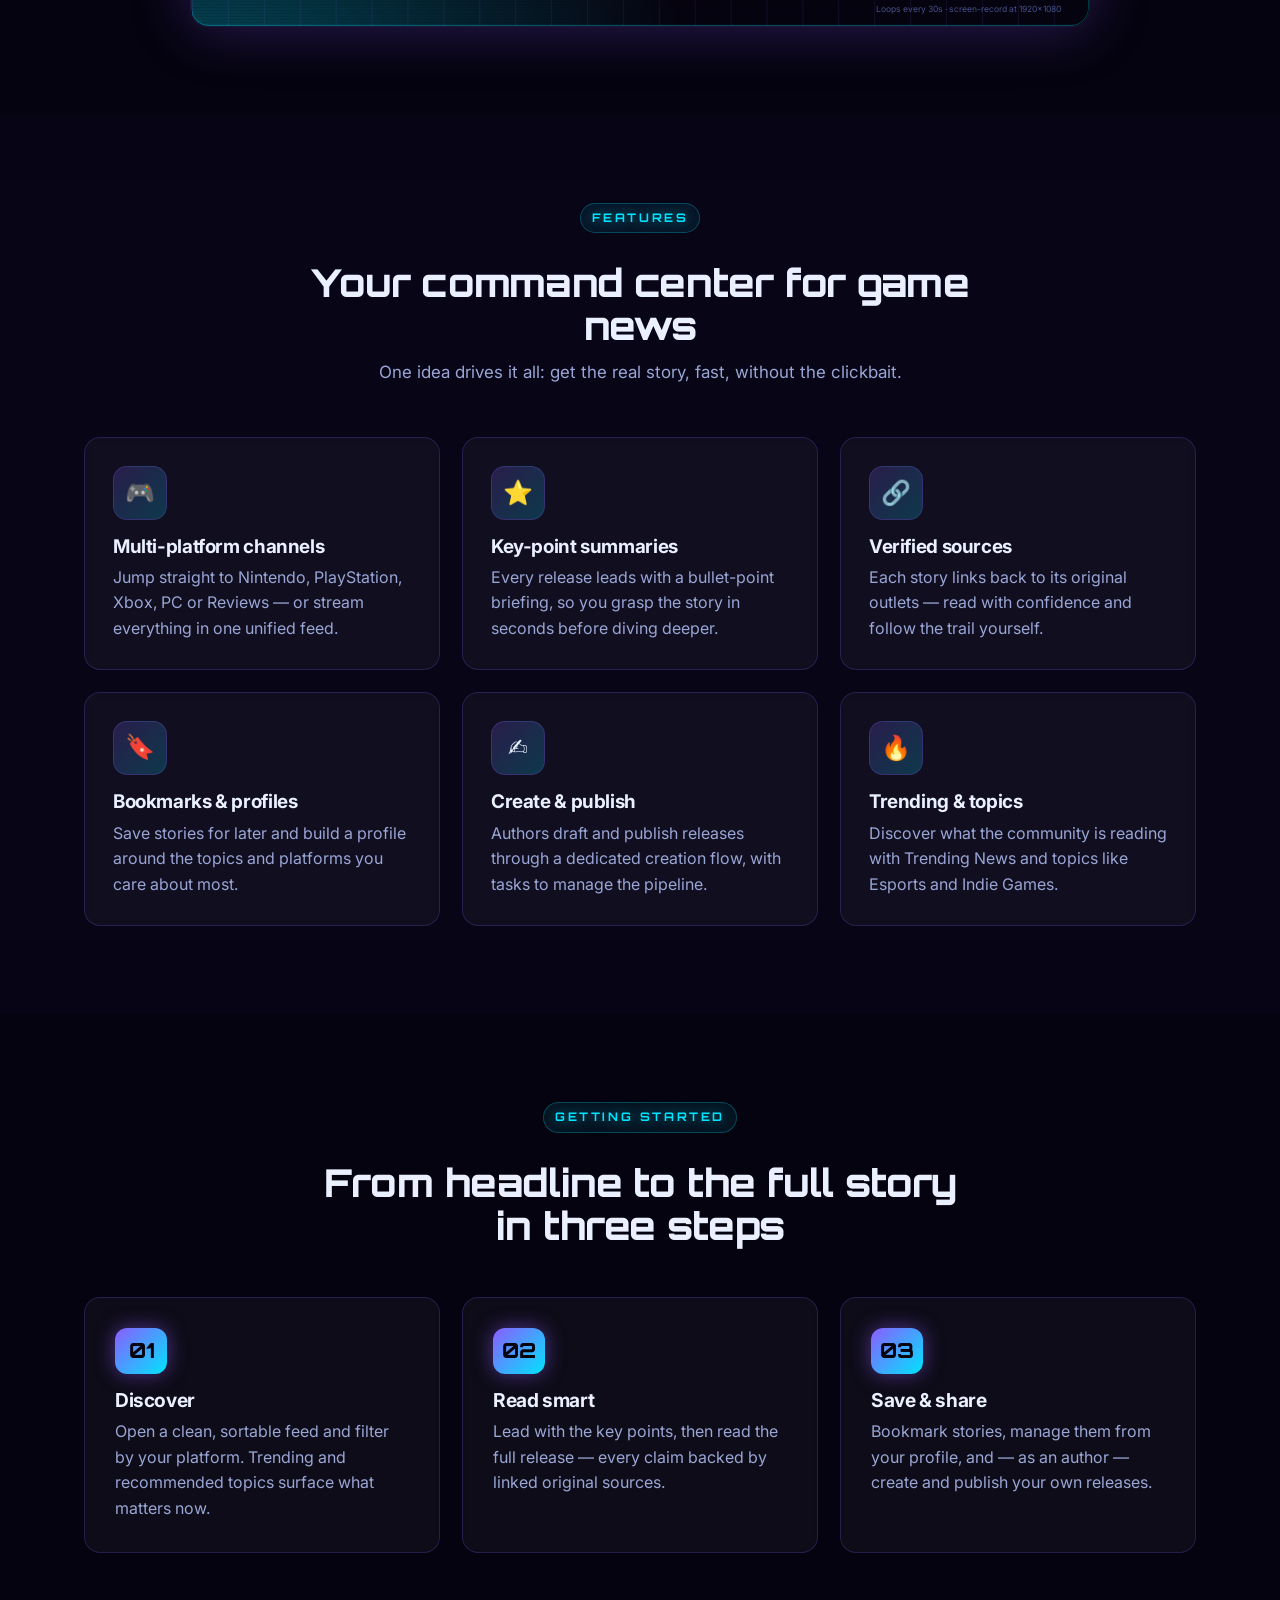
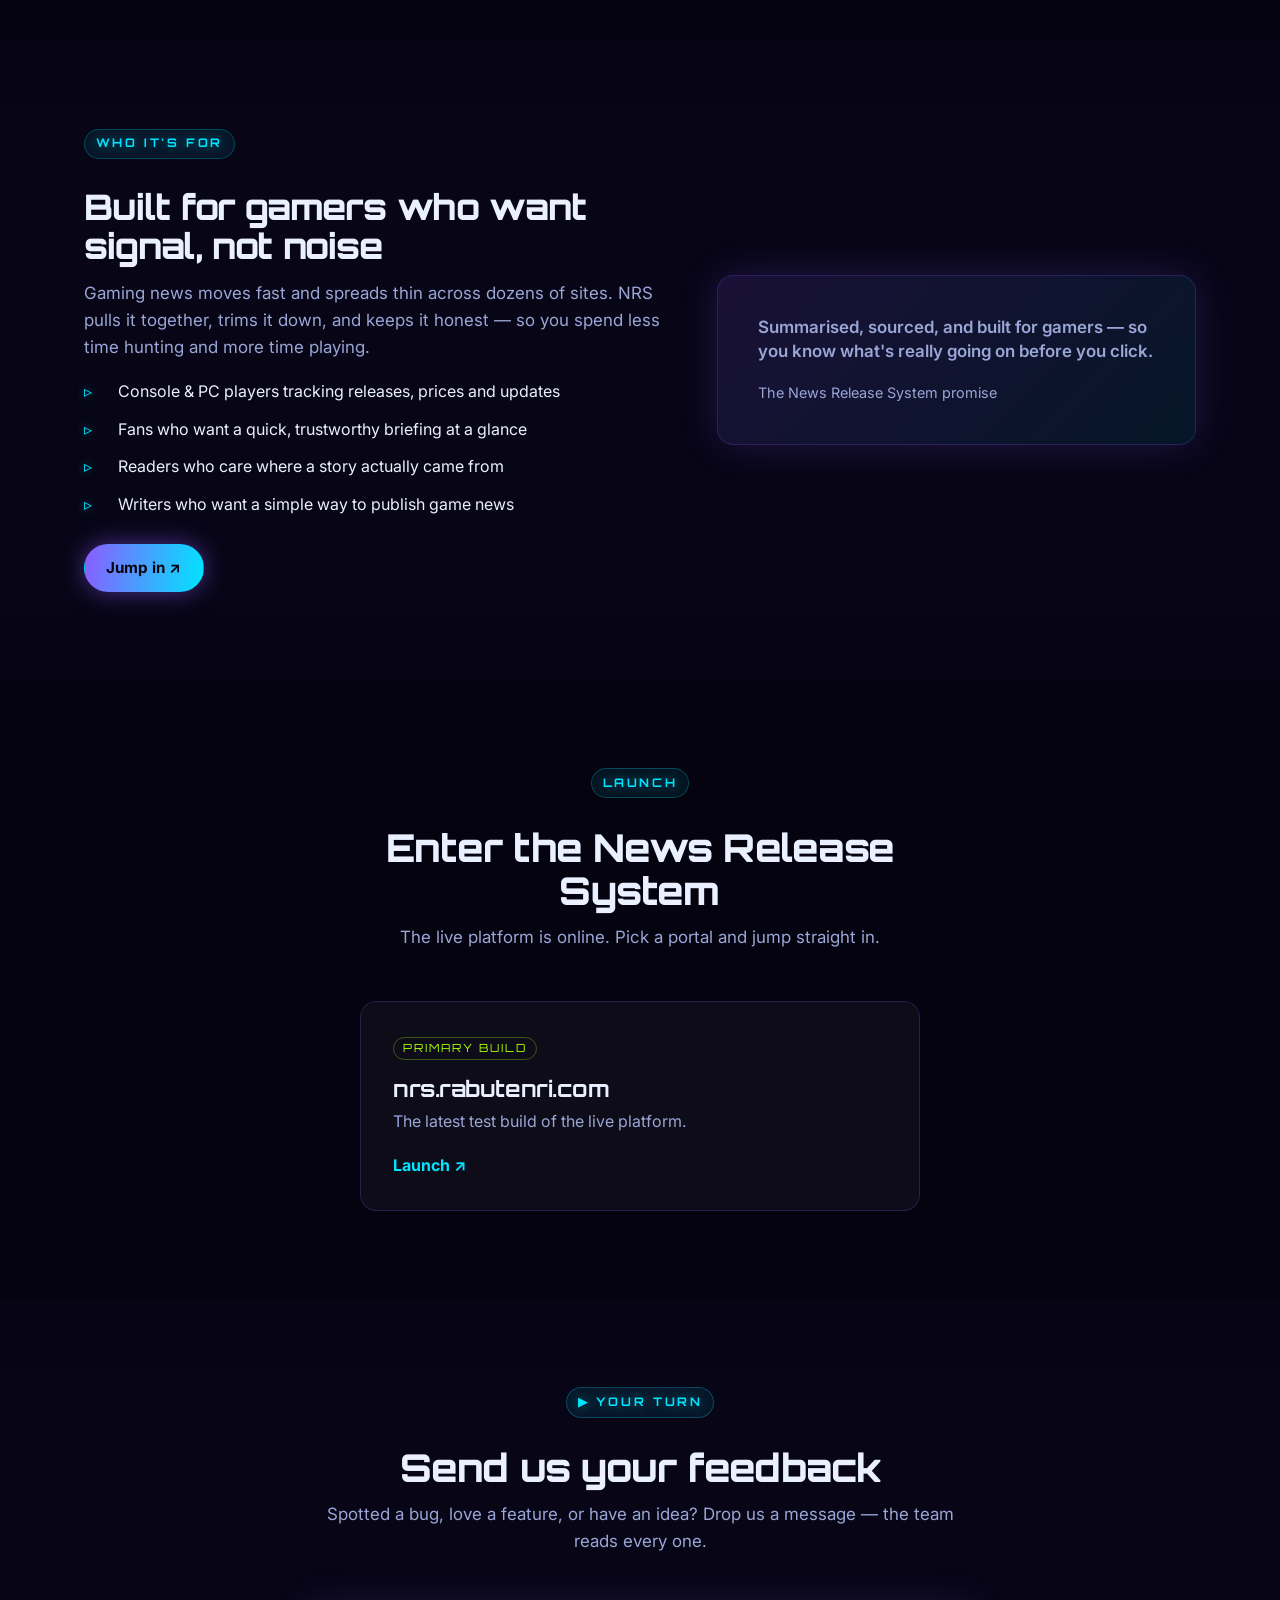
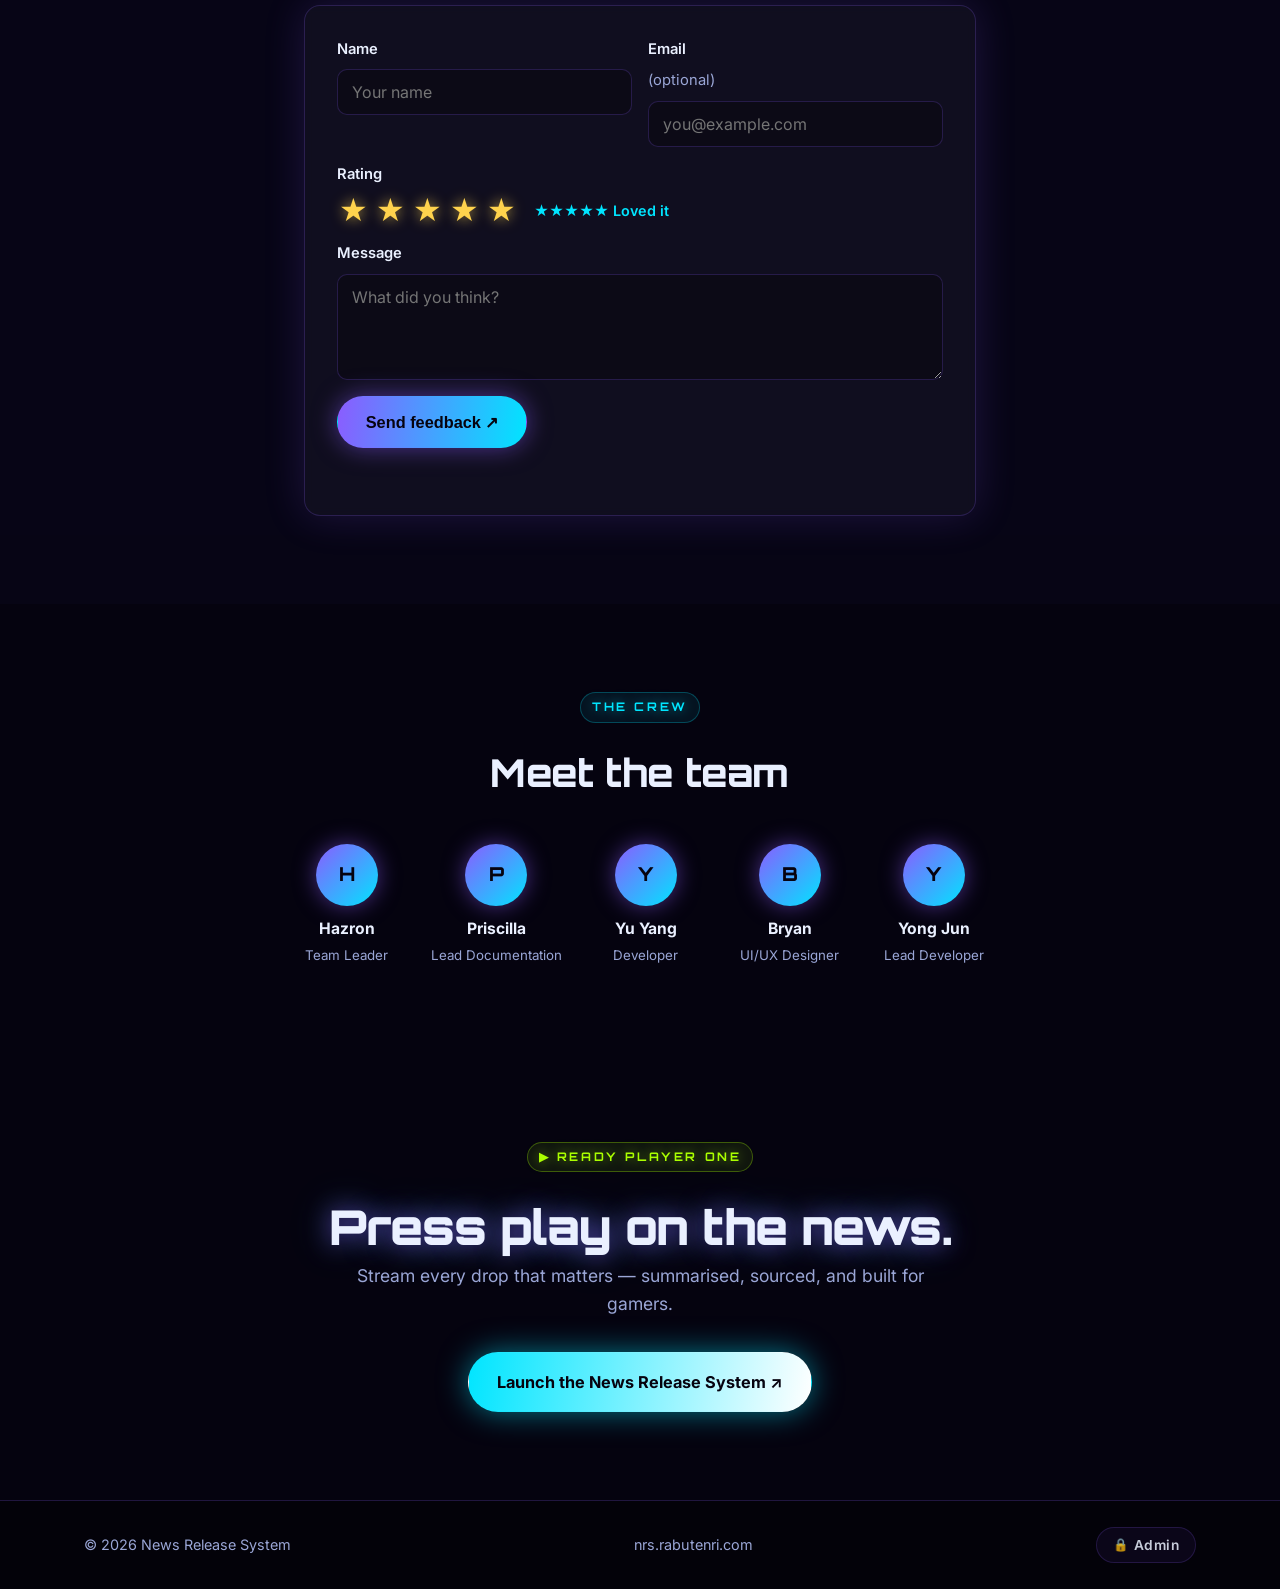
==== commit 404bc25d: "Keep Video first, then Features (match nav to page order) - Revert the page reorder: Video section s" ====
--- a/index.html
+++ b/index.html
@@ -100,20 +100,8 @@
     </div>
   </section>
 
-  <!-- ===== Features ===== -->
-  <section class="section" id="features">
-    <div class="container">
-      <div class="section-head">
-        <span class="eyebrow" data-bind="features.eyebrow">Features</span>
-        <h2 data-bind="features.heading"></h2>
-        <p data-bind="features.sub"></p>
-      </div>
-      <div class="feature-grid" id="featureGrid"><!-- features injected --></div>
-    </div>
-  </section>
-
-  <!-- ===== Video (formerly 'Watch') ===== -->
-  <section class="section section-alt" id="watch">
+  <!-- ===== Video (formerly 'Watch') — shown first as the hook ===== -->
+  <section class="section" id="watch">
     <div class="container">
       <div class="section-head">
         <span class="eyebrow" data-bind="watch.eyebrow">▶ Video</span>
@@ -127,6 +115,18 @@
       </div>
       <!-- Dev note (not shown): to export a shareable video, open showcase.html full-screen and screen-record one 30s loop. -->
 
+    </div>
+  </section>
+
+  <!-- ===== Features ===== -->
+  <section class="section section-alt" id="features">
+    <div class="container">
+      <div class="section-head">
+        <span class="eyebrow" data-bind="features.eyebrow">Features</span>
+        <h2 data-bind="features.heading"></h2>
+        <p data-bind="features.sub"></p>
+      </div>
+      <div class="feature-grid" id="featureGrid"><!-- features injected --></div>
     </div>
   </section>
 
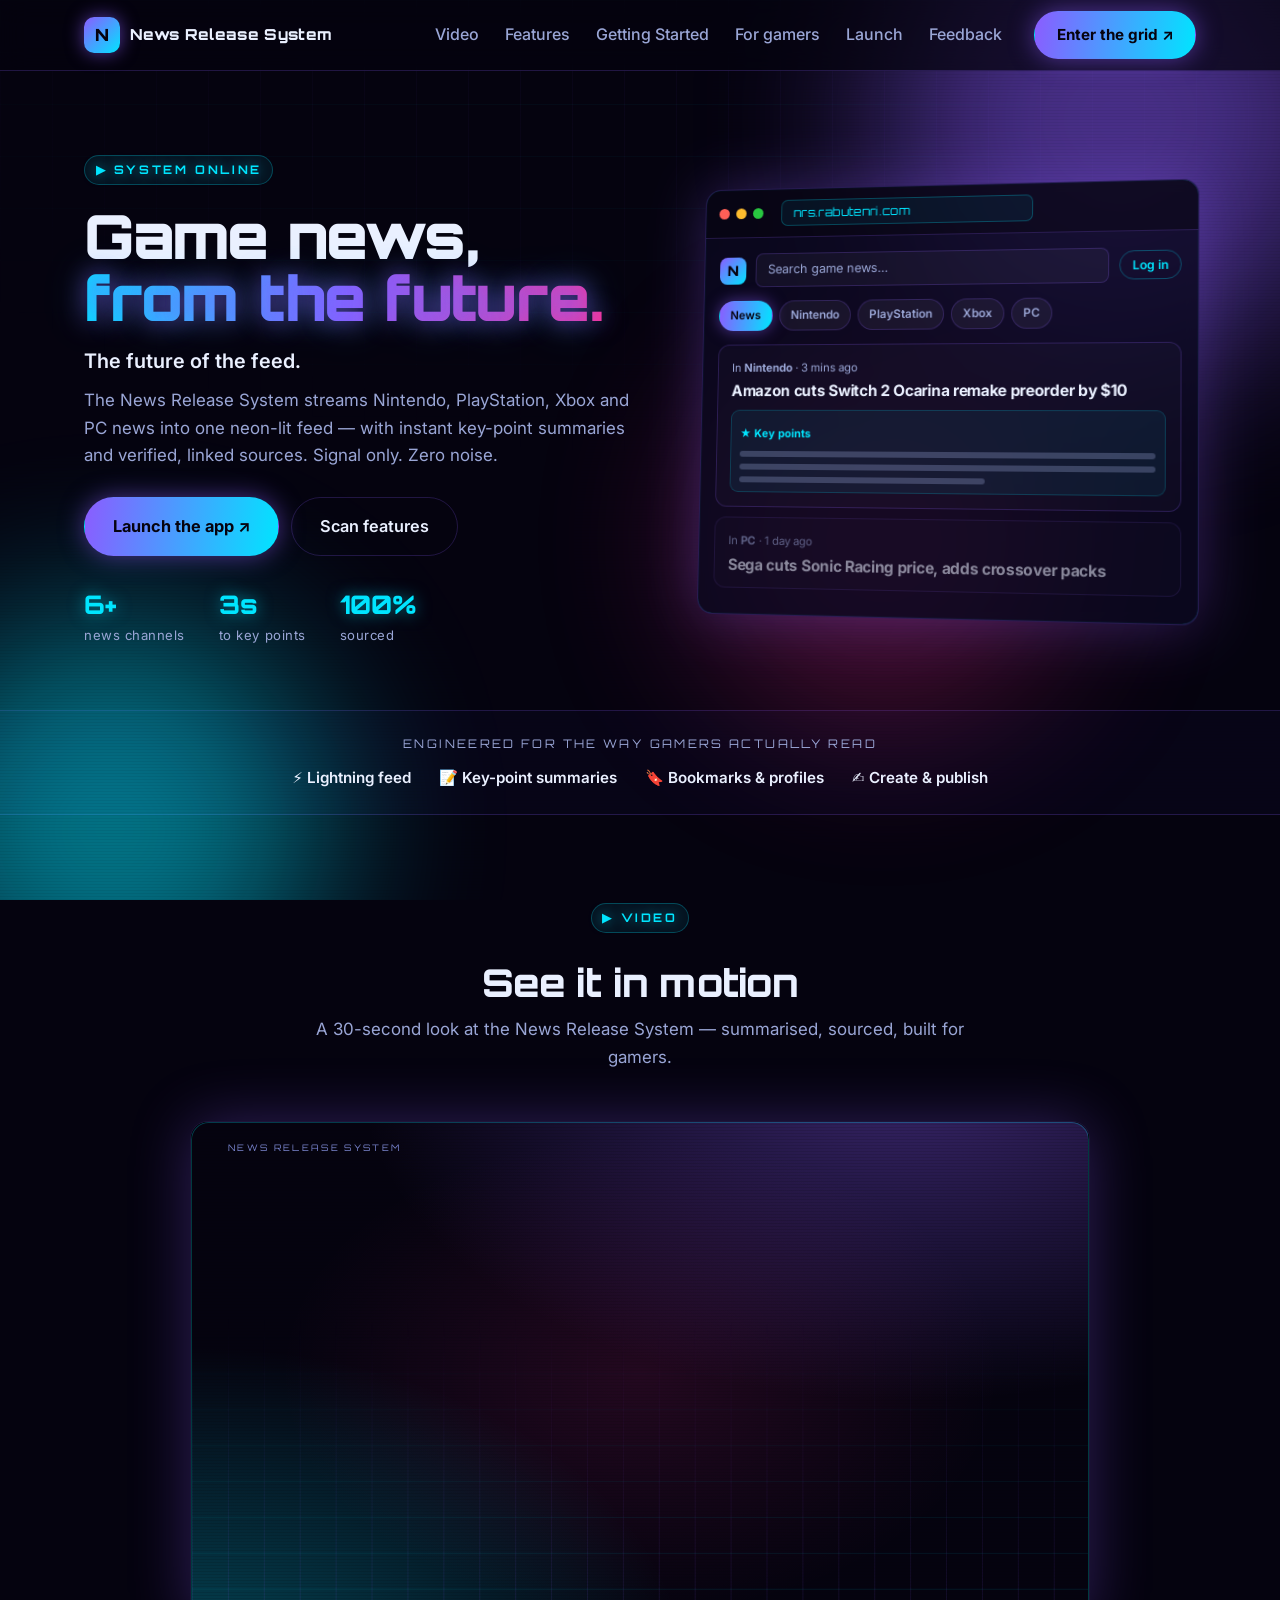
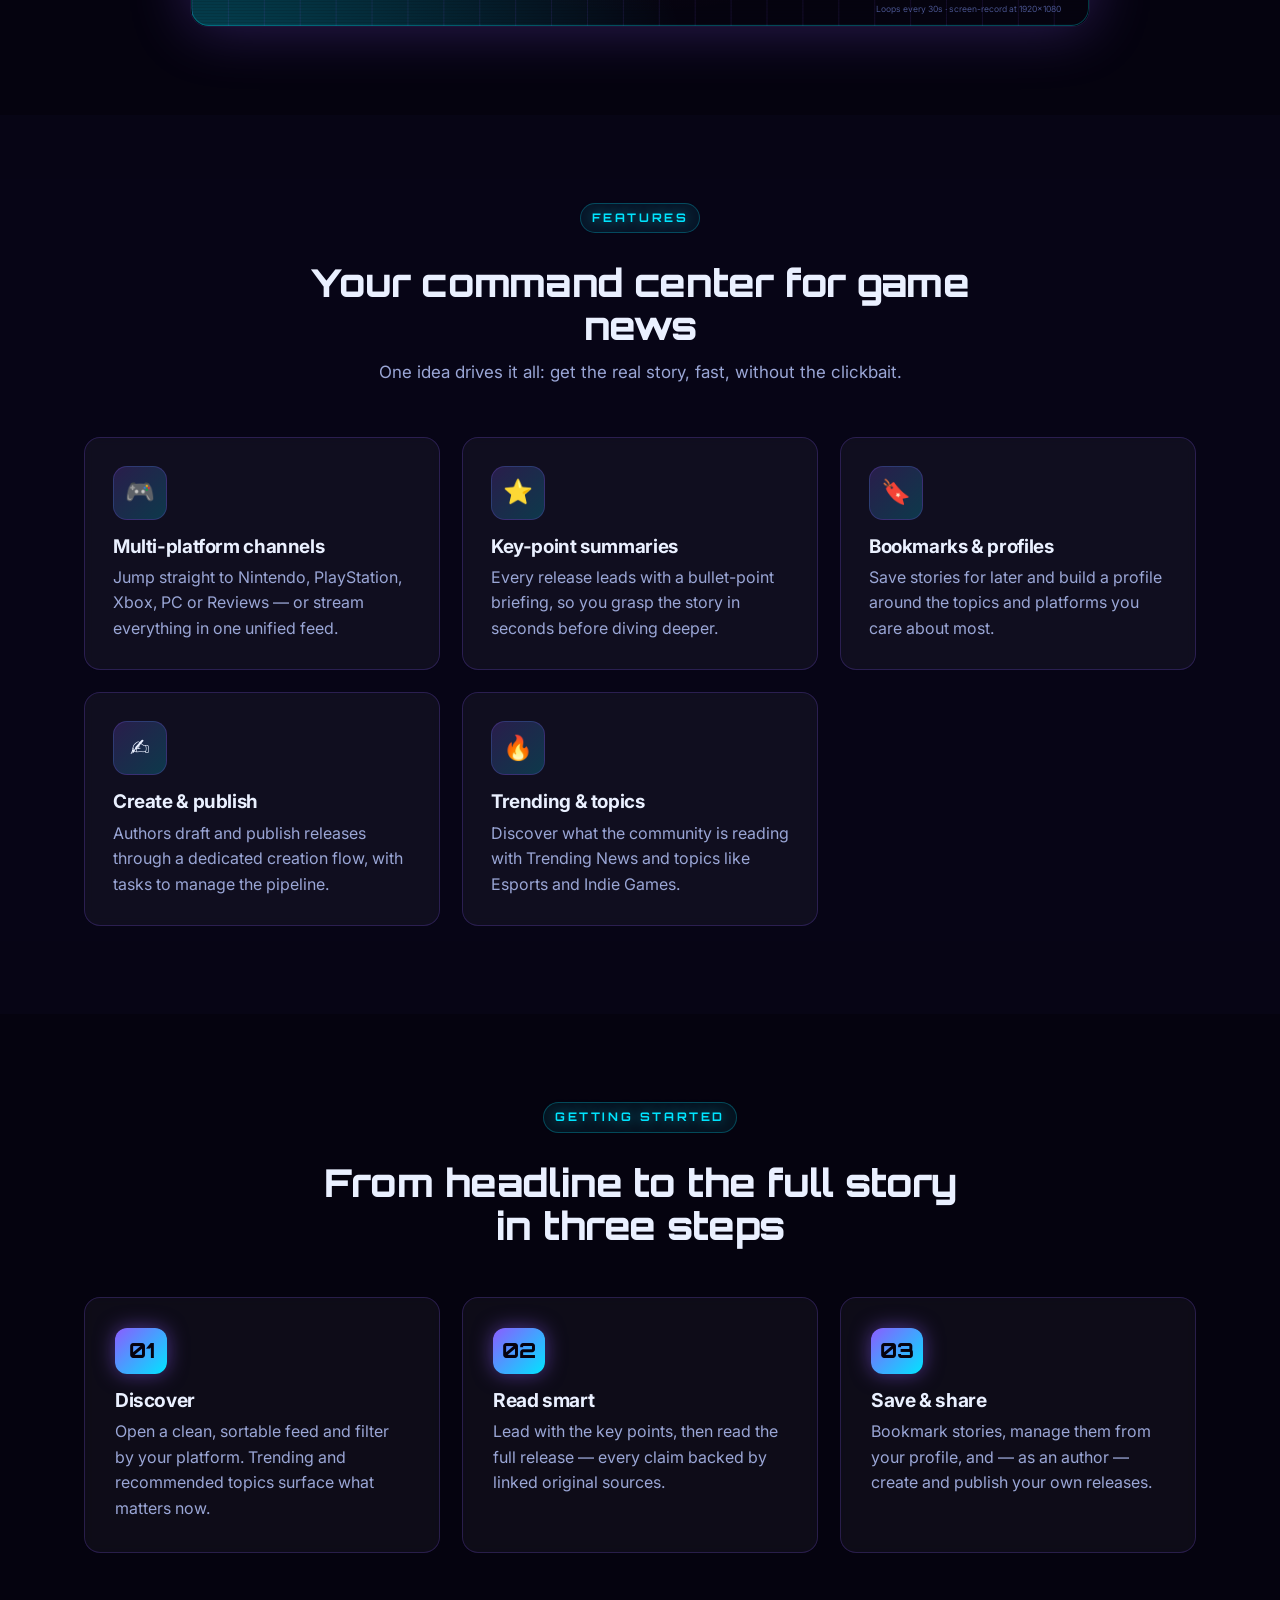
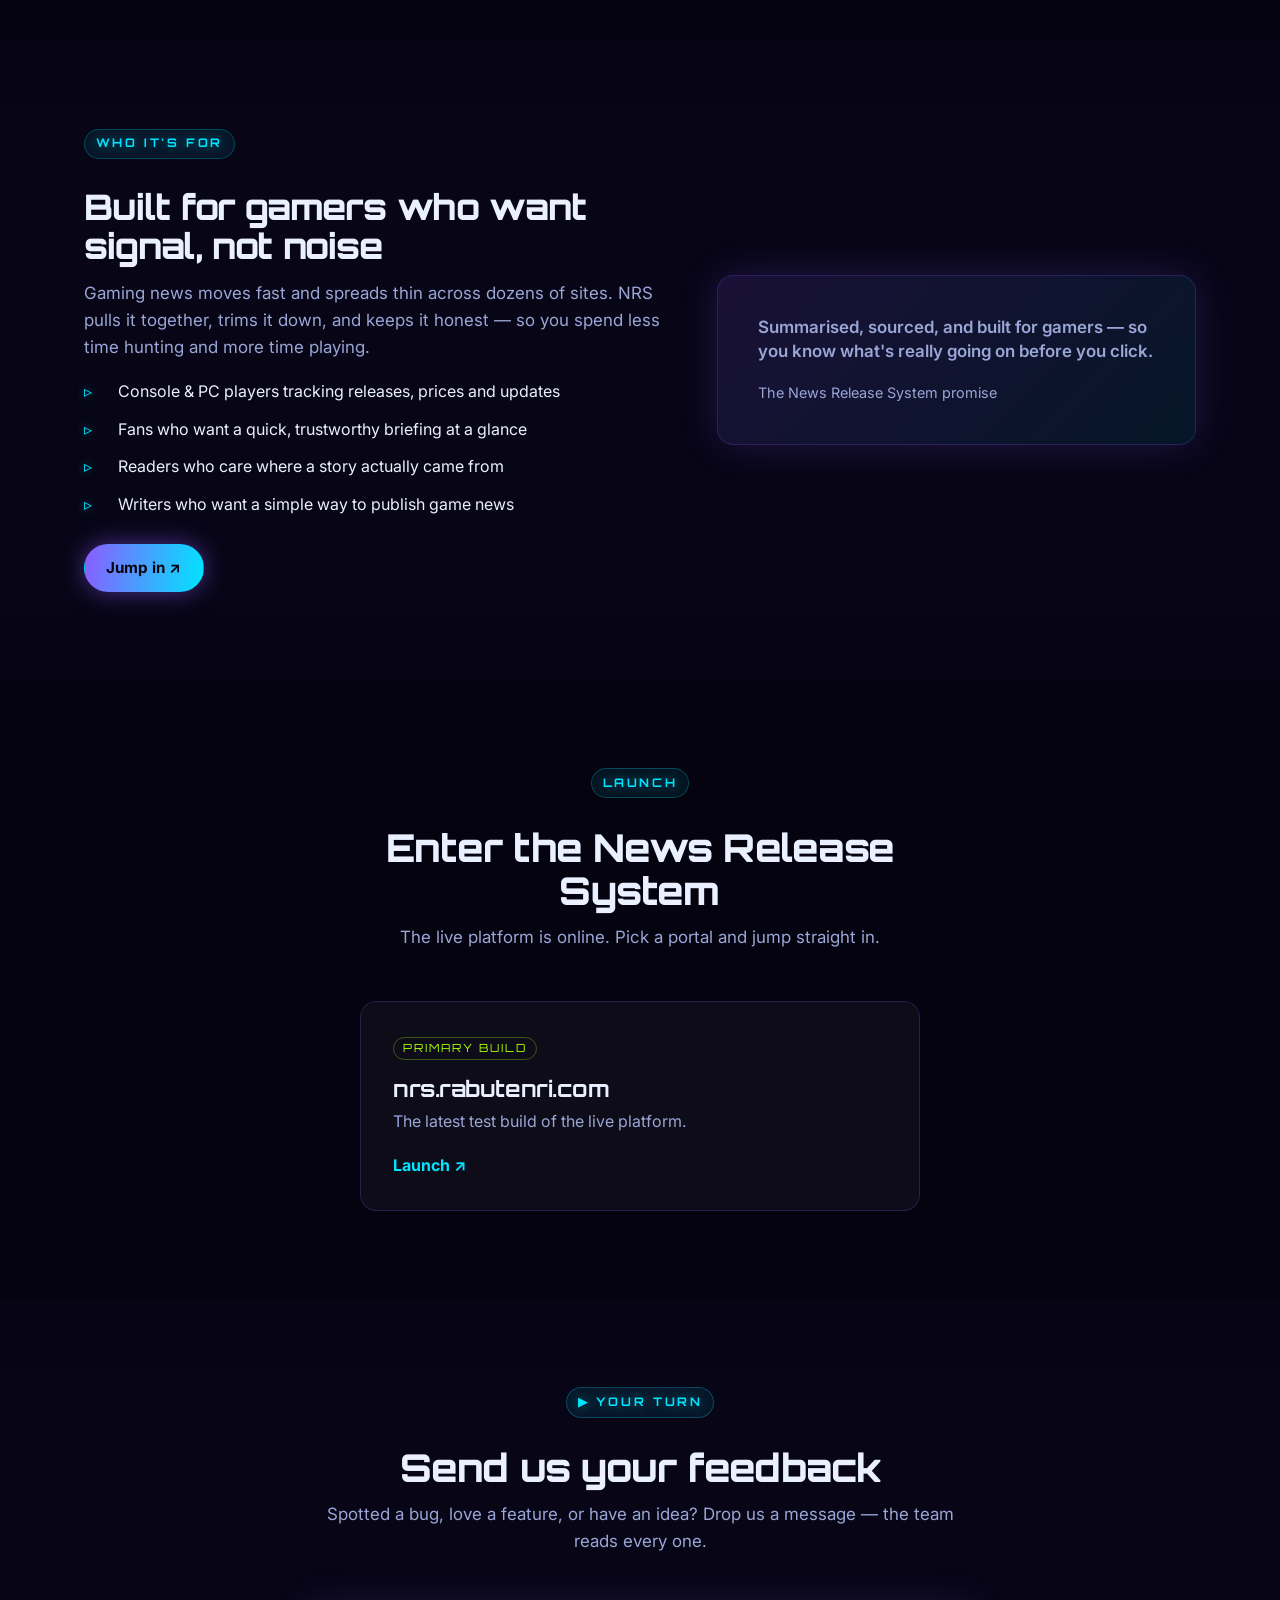
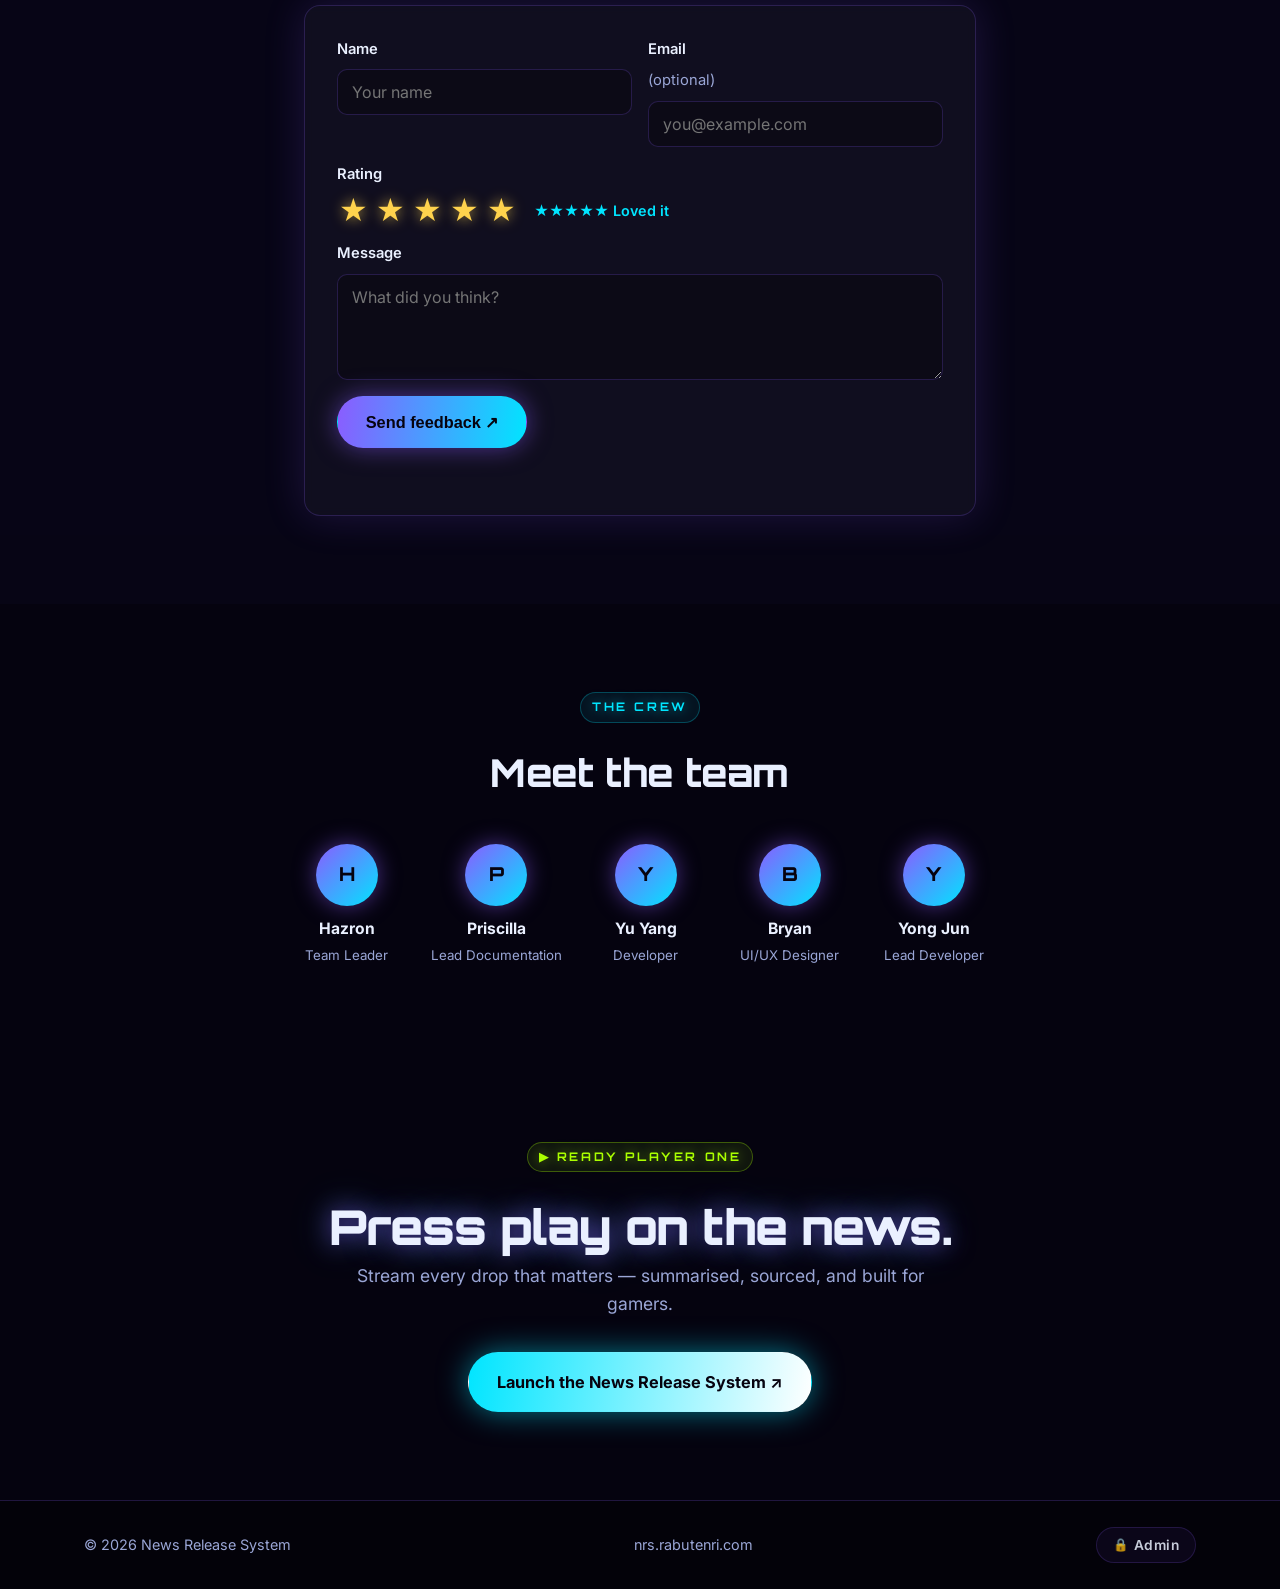
==== commit 290677c7: "updates to the overall look removed the linked sources and the verified sources from the top page an" ====
--- a/index.html
+++ b/index.html
@@ -19,7 +19,7 @@
   <!--
     ===========================================================================
     DYNAMIC SITE — content is loaded from content.json by script.js.
-    To edit the text/content, use admin.html (friendly editor) OR edit
+    To edit the text/content, use admin.html OR edit
     content.json directly. You usually do NOT need to edit this file.
     ===========================================================================
   -->
@@ -100,7 +100,7 @@
     </div>
   </section>
 
-  <!-- ===== Video (formerly 'Watch') — shown first as the hook ===== -->
+  <!-- ===== Video — shown first as the hook ===== -->
   <section class="section" id="watch">
     <div class="container">
       <div class="section-head">
@@ -157,7 +157,6 @@
       <!-- It is a styled value statement about the product — NOT a      -->
       <!-- real user testimonial/review. Text is editable in            -->
       <!-- content.json (audience.quote / audience.quoteBy) or admin.    -->
-      <!-- If the team doesn't want it, delete this whole quote-card div. -->
       <!-- ============================================================= -->
       <div class="quote-card">
         <p class="quote" data-bind="audience.quote"></p>
